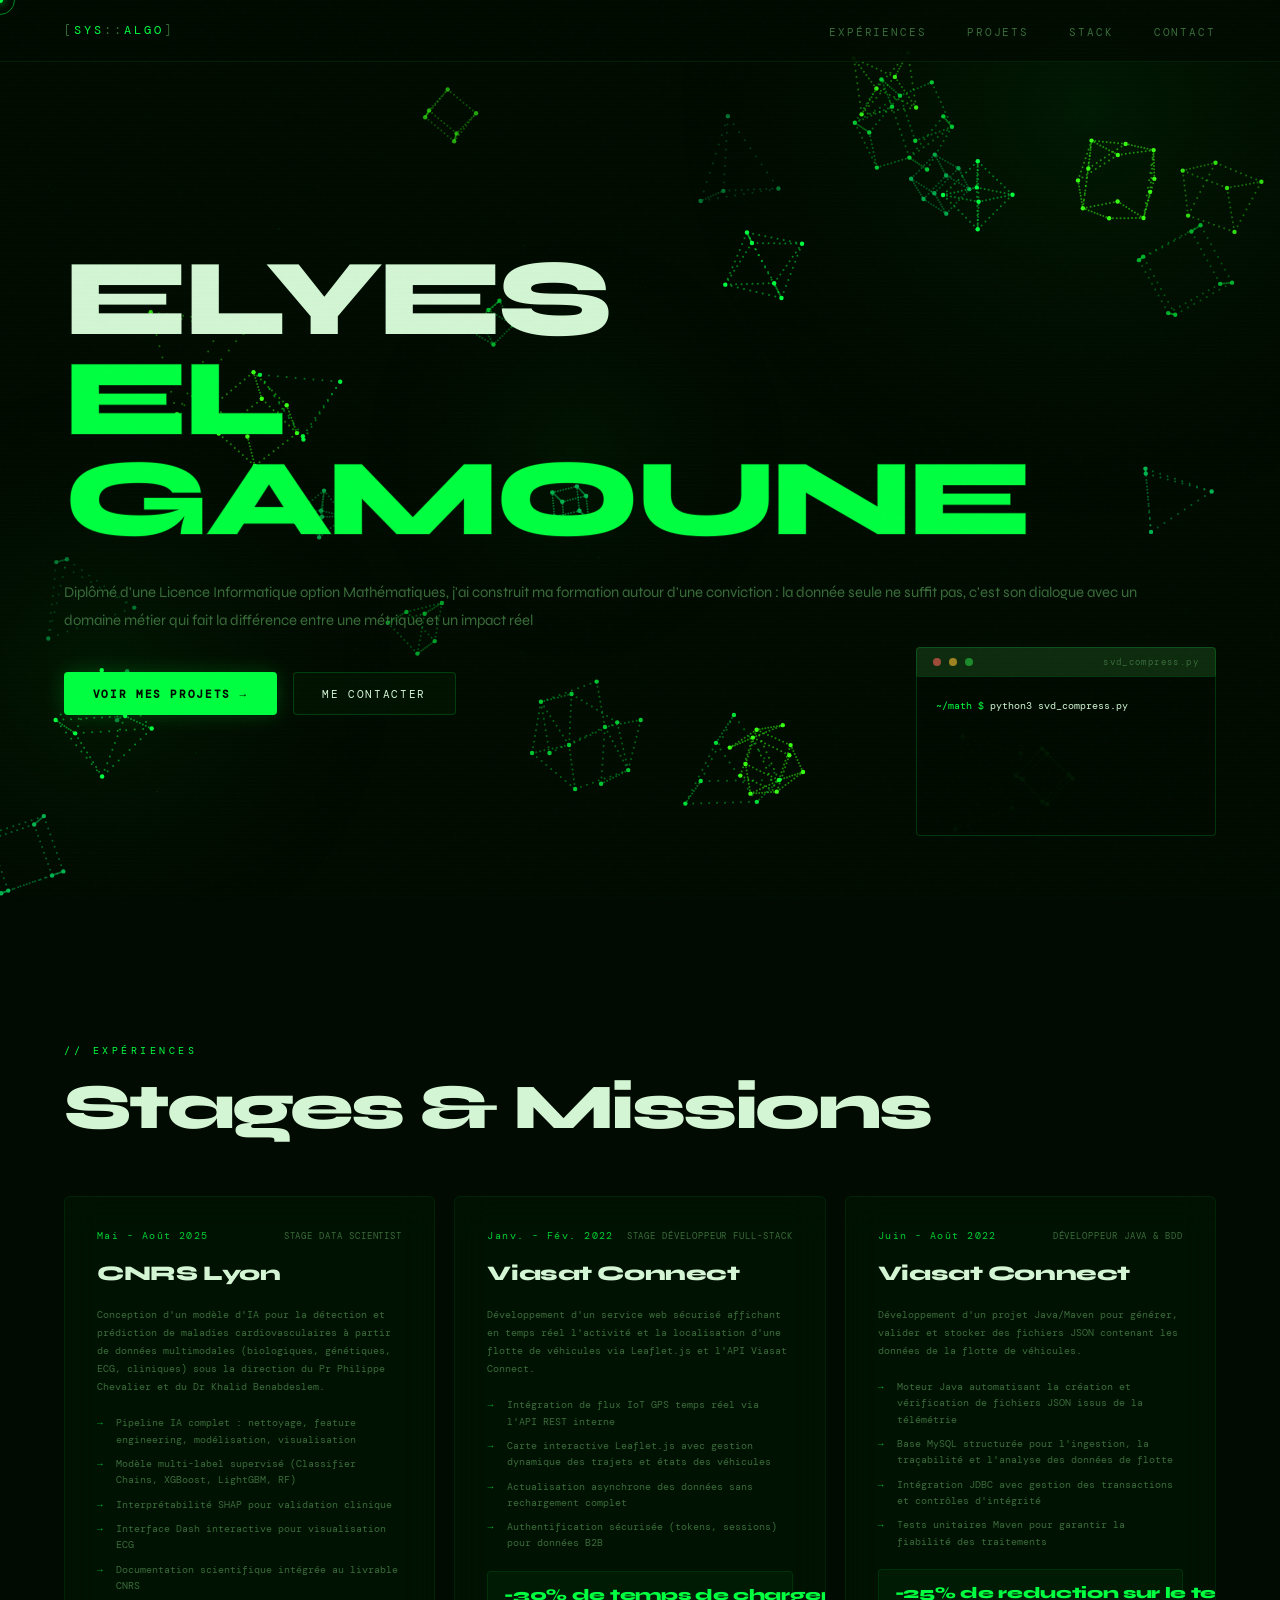
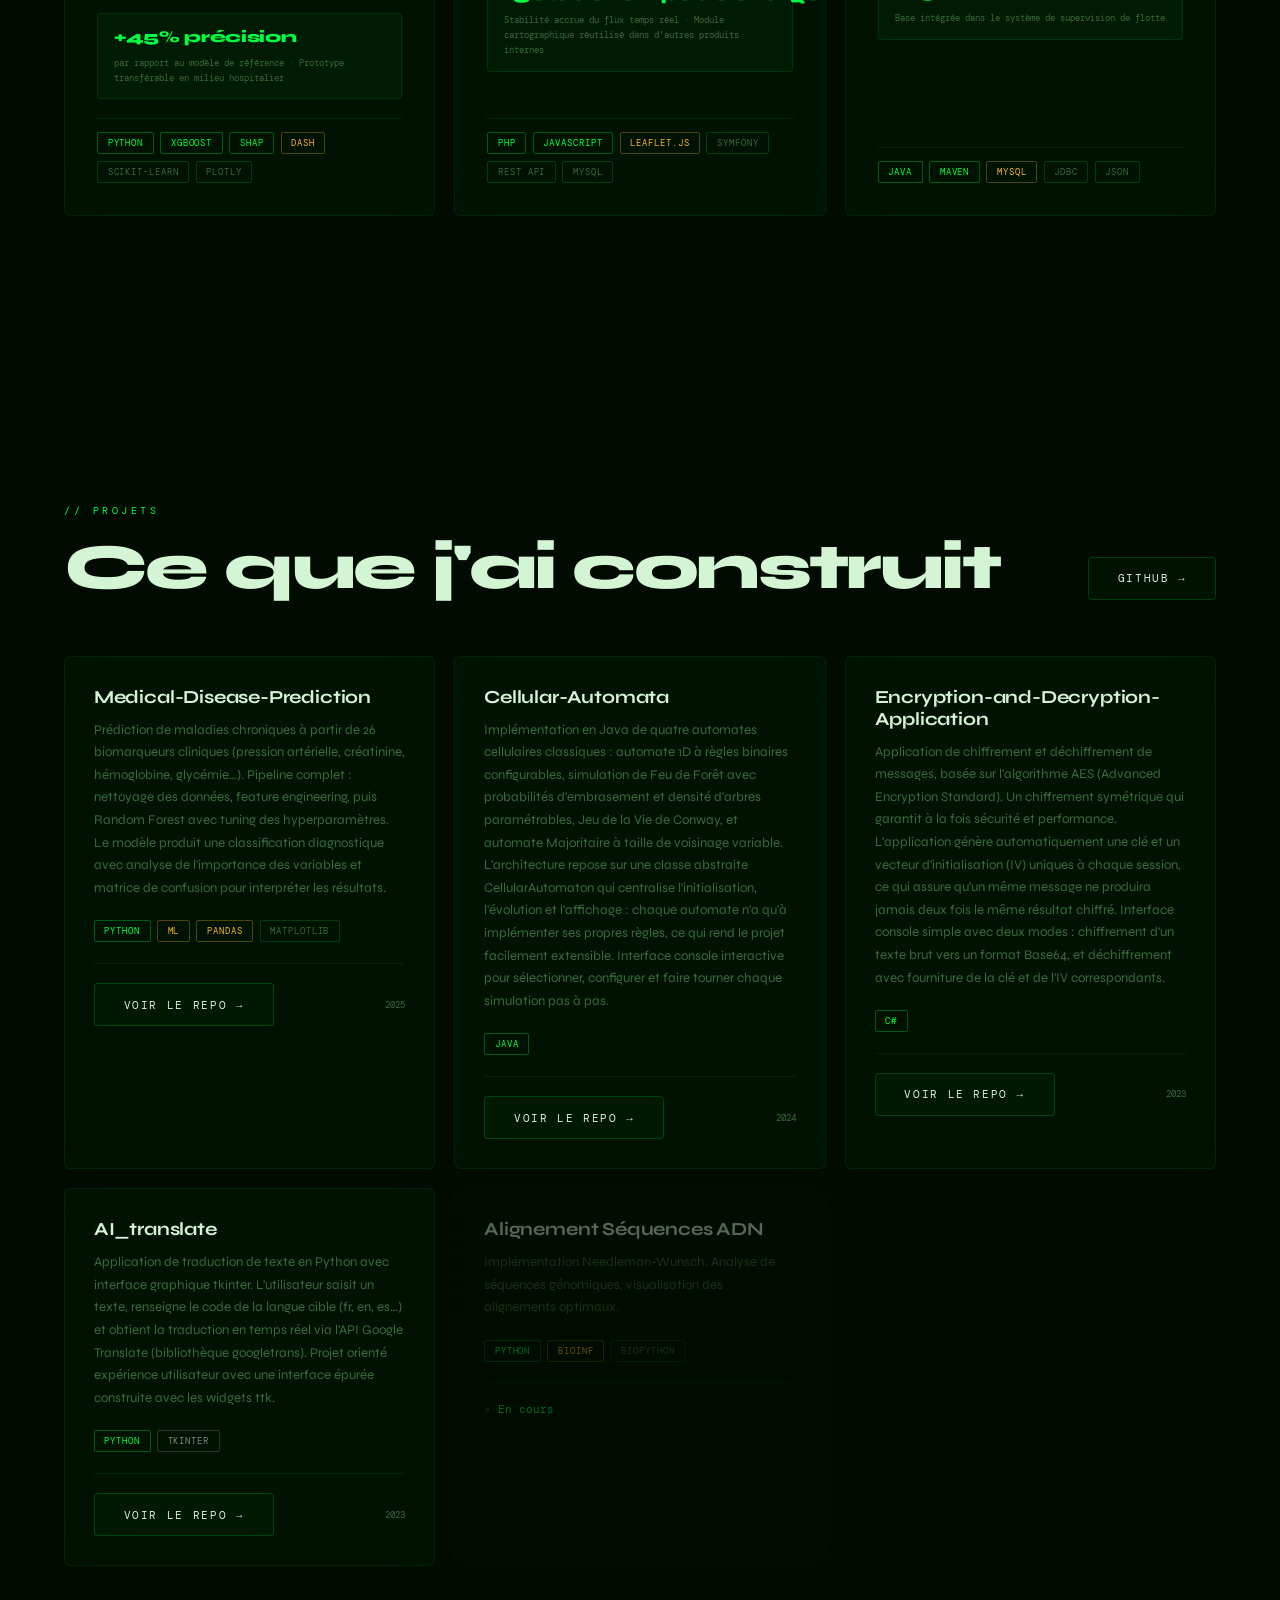
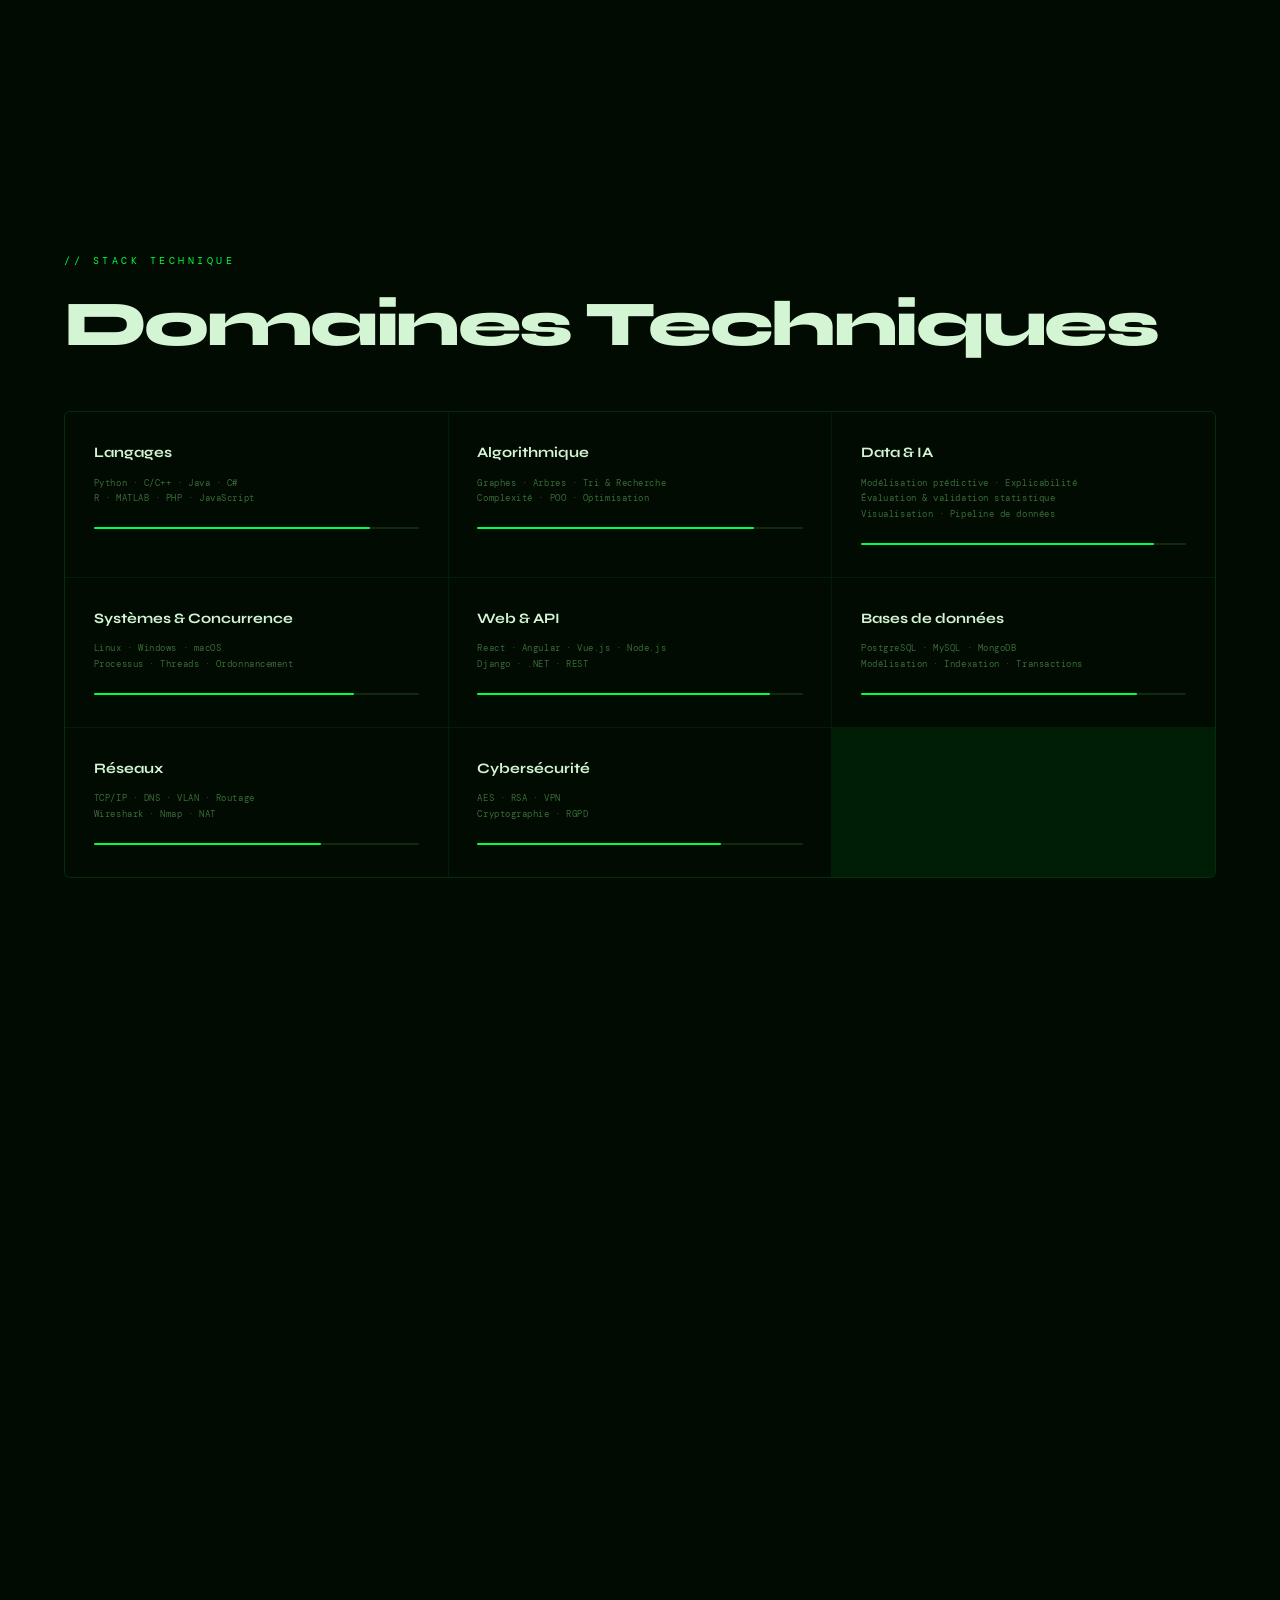
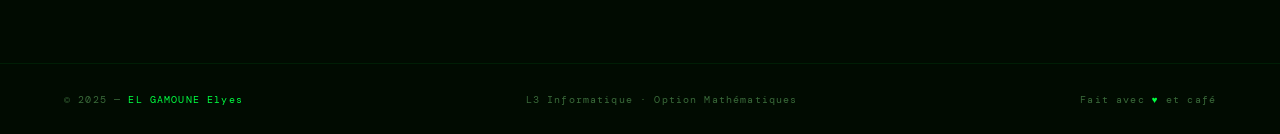
==== index.html @ b6388035 "modifications textes" ====
<!DOCTYPE html>
<html lang="fr">
<head>
  <meta charset="UTF-8"/>
  <meta name="viewport" content="width=device-width, initial-scale=1.0"/>
  <title>Portfolio - EL GAMOUNE Elyes</title>
  <link href="https://fonts.googleapis.com/css2?family=Syne:wght@400;600;700;800&family=DM+Mono:wght@300;400;500&display=swap" rel="stylesheet"/>
  <link rel="stylesheet" href="css/style.css"/>
  <link rel="stylesheet" href="css/nav.css"/>
  <link rel="stylesheet" href="css/sections.css"/>
</head>
<body>

  <div id="cur"><div id="cur-d"></div></div>
  <div id="cur-r"></div>
  <canvas id="c3d"></canvas>

  <nav>
    <div class="logo"><em>[</em>SYS<em>::</em><span style="color:var(--green)">ALGO</span><em>]</em></div>
    <ul class="nav-links">
      <li><a href="#stages">Expériences</a></li>
      <li><a href="#projects">Projets</a></li>
      <li><a href="#skills">Stack</a></li>
      <li><a href="#contact">Contact</a></li>
    </ul>
  </nav>


  <section id="hero">
    <div>
      <h1 class="h-title">
        <span>ELYES</span>
        <span class="outline hl">EL GAMOUNE</span>
      </h1>
      <p class="about-text">
        Diplômé d'une Licence Informatique option Mathématiques, j'ai construit ma formation autour d'une conviction : 
        la donnée seule ne suffit pas, c'est son dialogue avec un domaine métier qui fait la différence entre une métrique et un impact réel
      </p>
      <br/>
      <div class="h-btns">
        <a href="#projects" class="btn btn-a">Voir mes projets →</a>
        <a href="#contact"  class="btn btn-b">Me contacter</a>
      </div>
    </div>
    <div class="h-terminal">
      <div class="t-bar">
        <div class="t-dot t-dot-1"></div>
        <div class="t-dot t-dot-2"></div>
        <div class="t-dot t-dot-3"></div>
        <span class="t-title">svd_compress.py</span>
      </div>
      <div class="t-body" id="t-body"></div>
    </div>
  </section>

 
  <section id="stages">
    <div class="stages-head rv">
      <span class="s-label">// Expériences</span>
      <h2 class="stages-title">Stages &amp; Missions</h2>
    </div>
    <div class="stages-grid">

      <div class="scard rv">
        <div class="scard-meta">
          <span class="scard-date">Mai - Août 2025</span>
          <span class="scard-type">Stage Data Scientist</span>
        </div>
        <div class="scard-company">CNRS Lyon</div>
        <p class="scard-mission">
          Conception d'un modèle d'IA pour la détection et prédiction de maladies cardiovasculaires à partir de données multimodales (biologiques, génétiques, ECG, cliniques) sous la direction du Pr Philippe Chevalier et du Dr Khalid Benabdeslem.
        </p>
        <ul class="scard-list">
          <li>Pipeline IA complet : nettoyage, feature engineering, modélisation, visualisation</li>
          <li>Modèle multi-label supervisé (Classifier Chains, XGBoost, LightGBM, RF)</li>
          <li>Interprétabilité SHAP pour validation clinique</li>
          <li>Interface Dash interactive pour visualisation ECG</li>
          <li>Documentation scientifique intégrée au livrable CNRS</li>
        </ul>
        <div class="scard-results">
          <span class="scard-kpi">+45% précision</span>
          <span class="scard-kpi-label">par rapport au modèle de référence · Prototype transférable en milieu hospitalier</span>
        </div>
        <div class="scard-tags">
          <span class="ptag a">Python</span><span class="ptag a">XGBoost</span>
          <span class="ptag a">SHAP</span><span class="ptag b">Dash</span>
          <span class="ptag">Scikit-learn</span><span class="ptag">Plotly</span>
        </div>
      </div>

      <div class="scard rv">
        <div class="scard-meta">
          <span class="scard-date">Janv. - Fév. 2022</span>
          <span class="scard-type">Stage Développeur Full-Stack</span>
        </div>
        <div class="scard-company">Viasat Connect</div>
        <p class="scard-mission">
          Développement d'un service web sécurisé affichant en temps réel l'activité et la localisation d'une flotte de véhicules via Leaflet.js et l'API Viasat Connect.
        </p>
        <ul class="scard-list">
          <li>Intégration de flux IoT GPS temps réel via l'API REST interne</li>
          <li>Carte interactive Leaflet.js avec gestion dynamique des trajets et états des véhicules</li>
          <li>Actualisation asynchrone des données sans rechargement complet</li>
          <li>Authentification sécurisée (tokens, sessions) pour données B2B</li>
        </ul>
        <div class="scard-results">
          <span class="scard-kpi">-30% de temps de chargement des cartes</span>
          <span class="scard-kpi-label"> Stabilité accrue du flux temps réel · Module cartographique réutilisé dans d'autres produits internes</span>
        </div>
        <div class="scard-tags">
          <span class="ptag a">PHP</span><span class="ptag a">JavaScript</span>
          <span class="ptag b">Leaflet.js</span><span class="ptag">Symfony</span>
          <span class="ptag">REST API</span><span class="ptag">MySQL</span>
        </div>
      </div>

      <div class="scard rv">
        <div class="scard-meta">
          <span class="scard-date">Juin - Août 2022</span>
          <span class="scard-type">Développeur Java &amp; BDD</span>
        </div>
        <div class="scard-company">Viasat Connect</div>
        <p class="scard-mission">
          Développement d'un projet Java/Maven pour générer, valider et stocker des fichiers JSON contenant les données de la flotte de véhicules.
        </p>
        <ul class="scard-list">
          <li>Moteur Java automatisant la création et vérification de fichiers JSON issus de la télémétrie</li>
          <li>Base MySQL structurée pour l'ingestion, la traçabilité et l'analyse des données de flotte</li>
          <li>Intégration JDBC avec gestion des transactions et contrôles d'intégrité</li>
          <li>Tests unitaires Maven pour garantir la fiabilité des traitements</li>
        </ul>
        <div class="scard-results">
          <span class="scard-kpi">-25% de reduction sur le temps de traitement des fichiers</span>
          <span class="scard-kpi-label"> Base intégrée dans le système de supervision de flotte</span>
        </div>
        <div class="scard-tags">
          <span class="ptag a">Java</span><span class="ptag a">Maven</span>
          <span class="ptag b">MySQL</span><span class="ptag">JDBC</span>
          <span class="ptag">JSON</span>
        </div>
      </div>

    </div>
  </section>

  <section id="projects">
    <div class="proj-head rv">
      <div>
        <span class="s-label">// Projets</span>
        <h2 class="proj-title">Ce que j'ai construit</h2>
      </div>
      <a href="https://github.com/elyeselg" target="_blank" class="btn btn-b">GitHub →</a>
    </div>
    <div class="proj-grid">

      <div class="pcard rv">
        <div class="pc-top"><h3 class="pc-title">Medical-Disease-Prediction</h3></div>
        <p class="pc-desc">
          Prédiction de maladies chroniques à partir de 26 biomarqueurs cliniques (pression artérielle, créatinine, hémoglobine, glycémie…). 
          Pipeline complet : nettoyage des données, feature engineering, puis Random Forest avec tuning des hyperparamètres.
          Le modèle produit une classification diagnostique avec analyse de l'importance des variables et matrice de confusion pour interpréter les résultats.
        </p>
        <div class="pc-tags">
          <span class="ptag a">Python</span><span class="ptag b">ML</span>
          <span class="ptag b">Pandas</span><span class="ptag">Matplotlib</span>
        </div>
        <div class="pc-foot">
          <a href="https://github.com/elyeselg/Medical-Disease-Prediction" class="btn btn-b" target="_blank">Voir le repo →</a>
          <span class="pc-year">2025</span>
        </div>
      </div>

      <div class="pcard rv">
        <div class="pc-top"><h3 class="pc-title">Cellular-Automata</h3></div>
        <p class="pc-desc">
          Implémentation en Java de quatre automates cellulaires classiques : automate 1D à règles binaires configurables, simulation de Feu de Forêt avec probabilités d'embrasement et densité d'arbres paramétrables, Jeu de la Vie de Conway, et automate Majoritaire à taille de voisinage variable.
          L'architecture repose sur une classe abstraite CellularAutomaton qui centralise l'initialisation, l'évolution et l'affichage : chaque automate n'a qu'à implémenter ses propres règles, ce qui rend le projet facilement extensible.
          Interface console interactive pour sélectionner, configurer et faire tourner chaque simulation pas à pas.
        </p>
        <div class="pc-tags"><span class="ptag a">Java</span></div>
        <div class="pc-foot">
          <a href="https://github.com/elyeselg/Cellular-Automata" class="btn btn-b" target="_blank">Voir le repo →</a>
          <span class="pc-year">2024</span>
        </div>
      </div>

      <div class="pcard rv">
        <div class="pc-top"><h3 class="pc-title">Encryption-and-Decryption-Application</h3></div>
        <p class="pc-desc">
          Application de chiffrement et déchiffrement de messages, basée sur l'algorithme AES (Advanced Encryption Standard).
          Un chiffrement symétrique qui garantit à la fois sécurité et performance. L'application génère automatiquement une clé et un vecteur d'initialisation (IV) uniques à chaque session,
          ce qui assure qu'un même message ne produira jamais deux fois le même résultat chiffré.
          Interface console simple avec deux modes : chiffrement d'un texte brut vers un format Base64, et déchiffrement avec fourniture de la clé et de l'IV correspondants.
        </p>
        <div class="pc-tags"><span class="ptag a">C#</span></div>
        <div class="pc-foot">
          <a href="https://github.com/elyeselg/Encryption-and-Decryption-Application" class="btn btn-b" target="_blank">Voir le repo →</a>
          <span class="pc-year">2023</span>
        </div>
      </div>

      <div class="pcard rv">
        <div class="pc-top"><h3 class="pc-title">AI_translate</h3></div>
        <p class="pc-desc">
          Application de traduction de texte en Python avec interface graphique tkinter.
          L'utilisateur saisit un texte, renseigne le code de la langue cible (fr, en, es…) et obtient la traduction en temps réel via l'API Google Translate (bibliothèque googletrans).
          Projet orienté expérience utilisateur avec une interface épurée construite avec les widgets ttk.
        </p>
        <div class="pc-tags">
          <span class="ptag a">Python</span><span class="ptag c">tkinter</span>
        </div>
        <div class="pc-foot">
          <a href="https://github.com/elyeselg/AI_translate" class="btn btn-b" target="_blank">Voir le repo →</a>
          <span class="pc-year">2023</span>
        </div>
      </div>

      <div class="pcard wip rv">
        <div class="pc-top"><h3 class="pc-title">Alignement Séquences ADN</h3></div>
        <p class="pc-desc">
          Implémentation Needleman-Wunsch. Analyse de séquences génomiques, visualisation des alignements optimaux.
        </p>
        <div class="pc-tags">
          <span class="ptag a">Python</span><span class="ptag b">Bioinf</span><span class="ptag">Biopython</span>
        </div>
        <div class="pc-foot">
          <span style="font-family:var(--fm);font-size:.66rem;color:var(--green)">◦ En cours</span>
        </div>
      </div>

    </div>
  </section>

  
  <section id="skills">
    <div class="rv">
      <span class="s-label">// Stack technique</span>
      <h2 class="skills-big-title">Domaines Techniques</h2>
    </div>
    <div class="skills-mosaic" id="smosaic">
      <div class="sm-cell rv"><div class="sm-name">Langages</div><div class="sm-desc">Python · C/C++ · Java · C#<br/>R · MATLAB · PHP · JavaScript</div><div class="sm-bar"><div class="sm-bar-fill" style="--w:85%"></div></div></div>
      <div class="sm-cell rv"><div class="sm-name">Algorithmique</div><div class="sm-desc">Graphes · Arbres · Tri &amp; Recherche<br/>Complexité · POO · Optimisation</div><div class="sm-bar"><div class="sm-bar-fill" style="--w:85%"></div></div></div>
      <div class="sm-cell rv"><div class="sm-name">Data &amp; IA</div><div class="sm-desc">Modélisation prédictive · Explicabilité<br/>Évaluation &amp; validation statistique<br/>Visualisation · Pipeline de données</div><div class="sm-bar"><div class="sm-bar-fill" style="--w:90%"></div></div></div>
      <div class="sm-cell rv"><div class="sm-name">Systèmes &amp; Concurrence</div><div class="sm-desc">Linux · Windows · macOS<br/>Processus · Threads · Ordonnancement</div><div class="sm-bar"><div class="sm-bar-fill" style="--w:80%"></div></div></div>
      <div class="sm-cell rv"><div class="sm-name">Web &amp; API</div><div class="sm-desc">React · Angular · Vue.js · Node.js<br/>Django · .NET · REST</div><div class="sm-bar"><div class="sm-bar-fill" style="--w:90%"></div></div></div>
      <div class="sm-cell rv"><div class="sm-name">Bases de données</div><div class="sm-desc">PostgreSQL · MySQL · MongoDB<br/>Modélisation · Indexation · Transactions</div><div class="sm-bar"><div class="sm-bar-fill" style="--w:85%"></div></div></div>
      <div class="sm-cell rv"><div class="sm-name">Réseaux</div><div class="sm-desc">TCP/IP · DNS · VLAN · Routage<br/>Wireshark · Nmap · NAT</div><div class="sm-bar"><div class="sm-bar-fill" style="--w:70%"></div></div></div>
      <div class="sm-cell rv"><div class="sm-name">Cybersécurité</div><div class="sm-desc">AES · RSA · VPN<br/>Cryptographie · RGPD</div><div class="sm-bar"><div class="sm-bar-fill" style="--w:75%"></div></div></div>
      <div class="sm-cell rv"><div class="sm-name">Virtualisation</div><div class="sm-desc">Docker · VMware · VirtualBox<br/>Hyper-V · Déploiement multi-OS</div><div class="sm-bar"><div class="sm-bar-fill" style="--w:80%"></div></div></div>
    </div>
  </section>

 
  <section id="contact">
    <div class="contact-inner rv">
      <span class="s-label">// Contact</span>
      <h2 class="ct-title">Travaillons<br/><span class="glow">ensemble !</span></h2>
      <div class="ct-links">
        <a href="mailto:elgamouneelyes@gmail.com" class="btn btn-b">✉ Email</a>
        <a href="https://github.com/elyeselg" target="_blank" class="btn btn-b">⌥ GitHub</a>
        <a href="https://linkedin.com/in/elyes-el-gamoune-75319120a/" target="_blank" class="btn btn-b">▸ LinkedIn</a>
      </div>
      <br/><br/>
      <a href="cv.pdf" download class="cv-btn">↓ Téléchargez mon CV</a>
    </div>
  </section>

  <footer>
    <span>© 2025 — <span class="fg">EL GAMOUNE Elyes</span></span>
    <span>L3 Informatique · Option Mathématiques</span>
    <span>Fait avec <span class="fg">♥</span> et café</span>
  </footer>

  <script src="js/canvas3d.js"></script>
  <script src="js/app.js"></script>

</body>
</html>
---- css/style.css ----
:root {
  --bg:        #010b01;       /* noir végétal profond */
  --bg2:       #020f02;
  --glass:     rgba(0, 255, 65, 0.03);
  --glass2:    rgba(0, 255, 65, 0.06);
  --border:    rgba(0, 255, 65, 0.08);
  --border2:   rgba(0, 255, 65, 0.18);
  --green:     #00ff41;       /* vert Matrix pur */
  --green-dim: #00b32c;       /* vert foncé */
  --green-glow:#39ff14;       /* vert fluo hover */
  --amber:     #ffb627;       /* accent chaud secondaire */
  --white:     #d4f5d4;       /* blanc verdâtre */
  --muted:     #3a6b3a;       /* texte secondaire */
  --dim:       #0f2b0f;       /* séparateurs */

  
  --fs: 'Syne', sans-serif;
  --fm: 'DM Mono', monospace;
}


*, *::before, *::after { box-sizing: border-box; margin: 0; padding: 0; }
html { scroll-behavior: smooth; }

body {
  background: var(--bg);
  color: var(--white);
  font-family: var(--fs);
  overflow-x: hidden;
  cursor: none;
}


body::after {
  content: '';
  position: fixed; inset: 0; z-index: 998; pointer-events: none;
  background-image: url("data:image/svg+xml,%3Csvg viewBox='0 0 200 200' xmlns='http://www.w3.org/2000/svg'%3E%3Cfilter id='n'%3E%3CfeTurbulence type='fractalNoise' baseFrequency='0.85' numOctaves='4' stitchTiles='stitch'/%3E%3C/filter%3E%3Crect width='100%25' height='100%25' filter='url(%23n)' opacity='0.025'/%3E%3C/svg%3E");
  opacity: .4;
}


body::before {
  content: '';
  position: fixed; inset: 0; z-index: 997; pointer-events: none;
  background: repeating-linear-gradient(
    0deg,
    transparent,
    transparent 2px,
    rgba(0, 255, 65, 0.012) 2px,
    rgba(0, 255, 65, 0.012) 4px
  );
}


#c3d { position: fixed; inset: 0; z-index: 0; }


#cur {
  position: fixed; z-index: 9999; pointer-events: none;
  top: 0; left: 0; transform: translate(-50%, -50%);
}
#cur-d {
  width: 6px; height: 6px;
  background: var(--green); border-radius: 50%;
  box-shadow: 0 0 8px var(--green);
}
#cur-r {
  position: fixed; z-index: 9998; pointer-events: none;
  top: 0; left: 0; transform: translate(-50%, -50%);
  width: 30px; height: 30px;
  border: 1px solid rgba(0, 255, 65, 0.5); border-radius: 50%;
  transition: width .35s, height .35s, border-color .35s;
}


section { position: relative; z-index: 2; }

.s-label {
  font-family: var(--fm); font-size: .63rem; color: var(--green);
  letter-spacing: .35em; text-transform: uppercase;
  margin-bottom: 1.2rem; display: block;
}


.btn {
  padding: .85rem 1.8rem; font-family: var(--fm); font-size: .68rem;
  letter-spacing: .15em; text-transform: uppercase; text-decoration: none;
  cursor: none; transition: all .35s; display: inline-flex;
  align-items: center; gap: .5rem; border-radius: 4px;
}
.btn-a {
  background: var(--green); color: #010b01; font-weight: 700;
  box-shadow: 0 0 20px rgba(0, 255, 65, 0.2);
}
.btn-a:hover {
  box-shadow: 0 0 40px rgba(0, 255, 65, 0.5);
  transform: translateY(-2px);
}
.btn-b {
  border: 1px solid var(--border2); color: var(--white); background: var(--glass);
}
.btn-b:hover {
  border-color: var(--green); color: var(--green);
  background: var(--glass2); transform: translateY(-2px);
}


.ticker-wrap {
  overflow: hidden;
  border-top: 1px solid var(--border); border-bottom: 1px solid var(--border);
  padding: .75rem 0; background: rgba(0, 255, 65, 0.02);
  position: relative; z-index: 2;
}
.ticker {
  display: flex; gap: 2.5rem; width: max-content;
  animation: ticker 24s linear infinite;
  font-family: var(--fm); font-size: .66rem; color: var(--muted);
  letter-spacing: .2em; text-transform: uppercase;
}
.ticker .dot { color: var(--green); }
@keyframes ticker { from { transform: translateX(0); } to { transform: translateX(-50%); } }


@keyframes fadeDown  { from { opacity: 0; transform: translateY(-16px); } to { opacity: 1; transform: translateY(0); } }
@keyframes fadeUp    { from { opacity: 0; transform: translateY(24px);  } to { opacity: 1; transform: translateY(0); } }
@keyframes pulse     { 0%,100% { opacity: 1; transform: scale(1); } 50% { opacity: .4; transform: scale(.6); } }
@keyframes blink     { 0%,100% { opacity: 1; } 50% { opacity: 0; } }
@keyframes greenPulse { 0%,100% { text-shadow: 0 0 20px rgba(0,255,65,.3); } 50% { text-shadow: 0 0 60px rgba(0,255,65,.7); } }


.rv   { opacity: 0; transform: translateY(32px);  transition: opacity .85s ease, transform .85s ease; }
.rv.on  { opacity: 1; transform: translateY(0); }
.rv-l { opacity: 0; transform: translateX(-28px); transition: opacity .85s ease, transform .85s ease; }
.rv-l.on { opacity: 1; transform: translateX(0); }


footer {
  border-top: 1px solid var(--border); padding: 1.8rem 4rem;
  display: flex; justify-content: space-between; align-items: center;
  position: relative; z-index: 2;
  font-family: var(--fm); font-size: .6rem; color: var(--muted); letter-spacing: .12em;
}
footer .fg { color: var(--green); }


/* ── RESPONSIVE ───────────────────────────────────── */
@media (max-width: 960px) {
  nav, footer { padding-left: 1.5rem; padding-right: 1.5rem; }
}
---- css/nav.css ----
/* ═══════════════════════════════════════
   NAV — nav.css
   ═══════════════════════════════════════ */

nav {
  position: fixed; top: 0; left: 0; right: 0; z-index: 100;
  display: flex; justify-content: space-between; align-items: center;
  padding: 1.3rem 4rem;
  background: rgba(1, 11, 1, 0.85);
  backdrop-filter: blur(24px);
  border-bottom: 1px solid var(--border);
  animation: fadeDown .8s ease both;
}

.logo {
  font-family: var(--fm); font-size: .75rem;
  letter-spacing: .25em; text-transform: uppercase; color: var(--green);
}
.logo em { color: var(--muted); font-style: normal; }

.nav-links { display: flex; gap: 2.5rem; list-style: none; }
.nav-links a {
  font-family: var(--fm); font-size: .66rem; letter-spacing: .18em;
  text-transform: uppercase; color: var(--muted);
  text-decoration: none; transition: color .3s; position: relative;
}
.nav-links a::after {
  content: ''; position: absolute; bottom: -4px; left: 0;
  width: 0; height: 1px; background: var(--green); transition: width .3s;
}
.nav-links a:hover  { color: var(--green); }
.nav-links a:hover::after { width: 100%; }
.nav-links a.active { color: var(--green); }
.nav-links a.active::after { width: 100%; }

@media (max-width: 960px) {
  nav { padding: 1rem 1.5rem; }
  .nav-links { gap: 1.5rem; }
}
---- css/sections.css ----
/* ══════════════════════════
   HERO
   ══════════════════════════ */
#hero {
  min-height: 100vh; display: grid;
  grid-template-columns: 1fr auto;
  align-items: center;
  padding: 8rem 4rem 4rem;
  gap: 4rem; position: relative; z-index: 1;
}
.h-title {
  font-size: clamp(3.2rem, 8.5vw, 7.5rem);
  font-weight: 800; line-height: .92; letter-spacing: -.04em;
  margin-bottom: 1.8rem; animation: fadeUp .9s .35s ease both;
}
.h-title .outline { display: block; color: transparent; -webkit-text-stroke: 1.5px rgba(0,255,65,0.2); }
.h-title .hl { color: var(--green); animation: greenPulse 4s ease-in-out infinite; }
.h-btns { display: flex; gap: 1rem; flex-wrap: wrap; animation: fadeUp .8s .8s ease both; }
.h-terminal {
  position: absolute; right: 4rem; bottom: 4rem;
  width: 300px; opacity: 0; animation: fadeUp 1s 1.8s ease both;
}
.t-bar {
  background: var(--dim); border: 1px solid var(--border2);
  border-bottom: none; border-radius: 4px 4px 0 0;
  padding: .5rem 1rem; display: flex; align-items: center; gap: .5rem;
}
.t-dot { width: 8px; height: 8px; border-radius: 50%; }
.t-dot-1 { background: #ff5f56; opacity: .6; }
.t-dot-2 { background: #ffbd2e; opacity: .6; }
.t-dot-3 { background: #27c93f; opacity: .6; }
.t-title { font-family: var(--fm); font-size: .58rem; color: var(--muted); letter-spacing: .15em; margin-left: auto; }
.t-body {
  background: rgba(1,11,1,.95); border: 1px solid var(--border2);
  border-radius: 0 0 4px 4px; padding: 1.2rem;
  font-family: var(--fm); font-size: .65rem; line-height: 1.9; min-height: 160px;
}
.t-prompt { color: var(--green); }
.t-cmd    { color: var(--white); }
.t-out    { color: #4a9955; }
.t-kw     { color: #c586c0; }
.t-cursor { display: inline-block; width: 6px; height: 11px; background: var(--green); animation: blink .8s step-end infinite; vertical-align: middle; }


/* ══════════════════════════
   ABOUT
   ══════════════════════════ */
#about {
  padding: 9rem 4rem;
  display: grid; grid-template-columns: 1fr 1fr; gap: 6rem; align-items: center;
}
.about-title { font-size: clamp(2rem, 4.5vw, 3.8rem); font-weight: 800; line-height: 1.05; letter-spacing: -.03em; margin-bottom: 2rem; }
.about-title span { color: var(--green); }
.about-text { color: var(--muted); line-height: 1.9; font-size: .93rem; margin-bottom: 1.2rem; }
.about-tags { display: flex; flex-wrap: wrap; gap: .6rem; margin-top: 2rem; }
.tag { font-family: var(--fm); font-size: .6rem; letter-spacing: .12em; text-transform: uppercase; padding: .32rem .75rem; border-radius: 2px; border: 1px solid var(--border2); color: var(--muted); transition: all .3s; }
.tag:hover   { border-color: var(--green); color: var(--green); }
.tag.hi { border-color: rgba(0,255,65,.35); color: var(--green); }
.skill-card { background: var(--glass); backdrop-filter: blur(20px); border: 1px solid var(--border); border-radius: 8px; padding: 2.5rem; position: relative; overflow: hidden; }
.skill-card::before { content: ''; position: absolute; top: 0; left: 0; right: 0; height: 1px; background: linear-gradient(90deg, transparent, var(--green), transparent); }
.skill-rows { display: flex; flex-direction: column; gap: 1.4rem; }
.skill-row-top { display: flex; justify-content: space-between; margin-bottom: .5rem; }
.skill-name { font-size: .82rem; font-weight: 700; }
.skill-pct  { font-family: var(--fm); font-size: .63rem; color: var(--muted); }
.skill-track { height: 2px; background: var(--dim); border-radius: 1px; overflow: hidden; }
.skill-fill { height: 100%; border-radius: 1px; width: 0; background: linear-gradient(90deg, var(--green-dim), var(--green)); transition: width 1.6s cubic-bezier(.16,1,.3,1); }
.skill-fill.go { width: var(--w); }


/* ══════════════════════════
   STAGES / EXPÉRIENCES
   ══════════════════════════ */
#stages { padding: 9rem 4rem; }

.stages-head { margin-bottom: 3.5rem; }
.stages-title { font-size: clamp(2rem, 5vw, 4rem); font-weight: 800; letter-spacing: -.04em; line-height: 1; }

.stages-grid {
  display: grid;
  grid-template-columns: repeat(3, 1fr);
  gap: 1.2rem;
}

.scard {
  background: var(--glass);
  backdrop-filter: blur(18px);
  border: 1px solid var(--border);
  border-radius: 6px;
  padding: 2rem;
  position: relative;
  overflow: hidden;
  transition: all .4s;
  display: flex;
  flex-direction: column;
  gap: 1.2rem;
}
.scard::before {
  content: '';
  position: absolute; top: 0; left: 0; right: 0; height: 2px;
  background: linear-gradient(90deg, transparent, var(--green), transparent);
  opacity: 0; transition: opacity .4s;
}
.scard:hover {
  border-color: rgba(0,255,65,.22);
  transform: translateY(-4px);
  box-shadow: 0 16px 50px rgba(0,0,0,.5), 0 0 30px rgba(0,255,65,.04);
}
.scard:hover::before { opacity: 1; }

.scard-meta {
  display: flex; justify-content: space-between; align-items: center;
  gap: .5rem; flex-wrap: wrap;
}
.scard-date {
  font-family: var(--fm); font-size: .6rem;
  color: var(--green); letter-spacing: .15em; opacity: .8;
}
.scard-type {
  font-family: var(--fm); font-size: .58rem;
  color: var(--muted); letter-spacing: .1em; text-transform: uppercase;
}
.scard-company {
  font-size: 1.3rem; font-weight: 800;
  letter-spacing: -.02em; color: var(--white);
}
.scard-mission {
  font-family: var(--fm); font-size: .63rem;
  color: var(--muted); line-height: 1.8;
}
.scard-list {
  list-style: none;
  display: flex; flex-direction: column; gap: .5rem;
  padding-left: 0;
}
.scard-list li {
  font-family: var(--fm); font-size: .6rem;
  color: var(--muted); line-height: 1.7;
  padding-left: 1.2rem; position: relative;
}
.scard-list li::before {
  content: '→';
  position: absolute; left: 0;
  color: var(--green); opacity: .7;
}
.scard-results {
  padding: .8rem 1rem;
  background: rgba(0,255,65,.04);
  border: 1px solid rgba(0,255,65,.1);
  border-radius: 4px;
  display: flex; align-items: baseline; gap: .6rem; flex-wrap: wrap;
}
.scard-kpi {
  font-size: 1rem; font-weight: 800;
  color: var(--green); letter-spacing: -.02em; white-space: nowrap;
}
.scard-kpi-label {
  font-family: var(--fm); font-size: .58rem;
  color: var(--muted); line-height: 1.6;
}
.scard-tags {
  display: flex; flex-wrap: wrap; gap: .4rem;
  margin-top: auto; padding-top: .8rem;
  border-top: 1px solid var(--border);
}


/* ══════════════════════════
   PROJECTS
   ══════════════════════════ */
#projects { padding: 9rem 4rem; }
.proj-head { display: flex; justify-content: space-between; align-items: flex-end; margin-bottom: 3.5rem; }
.proj-title { font-size: clamp(2rem, 5vw, 4rem); font-weight: 800; letter-spacing: -.04em; line-height: 1; }
.proj-grid { display: grid; grid-template-columns: repeat(auto-fill, minmax(320px, 1fr)); gap: 1.2rem; }
.pcard { background: var(--glass); backdrop-filter: blur(18px); border: 1px solid var(--border); border-radius: 6px; padding: 1.8rem; position: relative; overflow: hidden; transition: all .4s; }
.pcard::before { content: ''; position: absolute; top: 0; left: 0; width: 3px; height: 0; background: var(--green); transition: height .4s; }
.pcard:hover { border-color: rgba(0,255,65,.22); transform: translateY(-4px); box-shadow: 0 16px 50px rgba(0,0,0,.5), 0 0 30px rgba(0,255,65,.04); }
.pcard:hover::before { height: 100%; }
.pc-num   { font-family: var(--fm); font-size: .58rem; color: var(--green); letter-spacing: .2em; margin-bottom: 1.2rem; opacity: .6; }
.pc-top   { display: flex; justify-content: space-between; align-items: flex-start; margin-bottom: .7rem; }
.pc-title { font-size: 1.15rem; font-weight: 700; letter-spacing: -.01em; }
.pc-icon  { width: 36px; height: 36px; border-radius: 4px; background: rgba(0,255,65,.06); border: 1px solid var(--border2); display: flex; align-items: center; justify-content: center; font-size: .95rem; flex-shrink: 0; }
.pc-desc  { color: var(--muted); font-size: .83rem; line-height: 1.7; margin-bottom: 1.3rem; }
.pc-tags  { display: flex; flex-wrap: wrap; gap: .4rem; margin-bottom: 1.3rem; }
.ptag { font-family: var(--fm); font-size: .58rem; letter-spacing: .1em; text-transform: uppercase; padding: .25rem .6rem; border-radius: 2px; border: 1px solid var(--border2); color: var(--muted); }
.ptag.a { border-color: rgba(0,255,65,.3);  color: var(--green); }
.ptag.b { border-color: rgba(255,182,39,.3); color: var(--amber); }
.ptag.c { border-color: rgba(255,255,255,.15); color: rgba(255,255,255,.5); }
.pc-foot { display: flex; justify-content: space-between; align-items: center; padding-top: 1.2rem; border-top: 1px solid var(--border); }
.pc-link { font-family: var(--fm); font-size: .66rem; color: var(--green); text-decoration: none; letter-spacing: .12em; text-transform: uppercase; display: flex; align-items: center; gap: .4rem; transition: gap .3s; }
.pc-link:hover { gap: .8rem; }
.pc-year { font-family: var(--fm); font-size: .58rem; color: var(--muted); }
.pcard.wip { opacity: .4; border-style: dashed; }
.pcard.wip:hover { transform: none; box-shadow: none; }
.pcard.wip:hover::before { height: 0; }


/* ══════════════════════════
   SKILLS
   ══════════════════════════ */
#skills { padding: 9rem 4rem; }
.skills-big-title { font-size: clamp(2rem, 5vw, 4rem); font-weight: 800; letter-spacing: -.04em; margin-bottom: 3rem; }
.skills-mosaic { display: grid; grid-template-columns: repeat(3, 1fr); gap: 1px; background: var(--border); border: 1px solid var(--border); border-radius: 6px; overflow: hidden; }
.sm-cell { padding: 2rem 1.8rem; background: var(--bg); display: flex; flex-direction: column; gap: .9rem; transition: background .35s; }
.sm-cell:hover { background: rgba(0,255,65,.03); }
.sm-cell:hover .sm-name { color: var(--green); }
.sm-icon { font-size: 1.7rem; filter: grayscale(.8); transition: filter .35s; }
.sm-name { font-size: .9rem; font-weight: 700; transition: color .3s; }
.sm-desc { font-family: var(--fm); font-size: .57rem; color: var(--muted); letter-spacing: .06em; line-height: 1.7; }
.sm-bar  { height: 2px; background: var(--dim); border-radius: 1px; margin-top: .4rem; }
.sm-bar-fill { height: 100%; background: var(--green); border-radius: 1px; width: 0; transition: width 1.6s cubic-bezier(.16,1,.3,1); }
.sm-bar-fill.go { width: var(--w); }


/* ══════════════════════════
   CONTACT
   ══════════════════════════ */
#contact { padding: 9rem 4rem 6rem; }
.contact-inner { max-width: 800px; margin: 0 auto; text-align: center; }
.ct-title { font-size: clamp(2.5rem, 7vw, 5.5rem); font-weight: 800; letter-spacing: -.04em; line-height: .95; margin-bottom: 1.5rem; }
.ct-title .glow { color: var(--green); text-shadow: 0 0 60px rgba(0,255,65,.5); animation: greenPulse 3s ease-in-out infinite; }
.ct-desc { color: var(--muted); font-size: .93rem; line-height: 1.9; margin-bottom: 3rem; }
.ct-links { display: flex; justify-content: center; gap: 1rem; flex-wrap: wrap; margin-bottom: 3rem; }
.ct-card { background: var(--glass); border: 1px solid var(--border); border-radius: 4px; padding: 1rem 1.6rem; text-decoration: none; color: var(--white); font-family: var(--fm); font-size: .68rem; letter-spacing: .15em; text-transform: uppercase; transition: all .35s; display: flex; align-items: center; gap: .6rem; }
.ct-card:hover { border-color: var(--green); color: var(--green); transform: translateY(-3px); box-shadow: 0 8px 25px rgba(0,0,0,.4), 0 0 20px rgba(0,255,65,.08); }
.cv-btn { display: inline-flex; align-items: center; gap: .6rem; padding: 1rem 2.5rem; background: var(--green); color: #010b01; font-weight: 700; font-family: var(--fm); font-size: .76rem; letter-spacing: .15em; text-transform: uppercase; border-radius: 4px; text-decoration: none; cursor: none; transition: all .35s; }
.cv-btn:hover { box-shadow: 0 0 50px rgba(0,255,65,.5); transform: translateY(-3px); }


/* ══════════════════════════════════════════════════════
   MEDIA QUERIES — tout regroupé ici, dans l'ordre
   ══════════════════════════════════════════════════════ */

/* ≤ 1100px */
@media (max-width: 1100px) {
  .stages-grid { grid-template-columns: 1fr 1fr; }
}

/* ≤ 960px */
@media (max-width: 960px) {
  nav, footer { padding-left: 1.5rem; padding-right: 1.5rem; }
  #hero    { grid-template-columns: 1fr; gap: 2rem; padding: 7rem 1.5rem 4rem; }
  .h-stats { flex-direction: row; align-items: flex-start; }
  .h-terminal { display: none; }
  #about   { grid-template-columns: 1fr; gap: 3rem; padding: 6rem 1.5rem; }
  #stages  { padding: 6rem 1.5rem; }
  .stages-grid { grid-template-columns: 1fr; }
  #projects { padding: 6rem 1.5rem; }
  .proj-head { flex-direction: column; align-items: flex-start; gap: 1rem; }
  #skills  { padding: 6rem 1.5rem; }
  .skills-mosaic { grid-template-columns: repeat(2, 1fr); }
  #contact { padding: 6rem 1.5rem 4rem; }
}

/* ≤ 768px */
@media (max-width: 768px) {
  #hero { padding: 6rem 1.5rem 3rem; min-height: auto; }
  .h-title { font-size: clamp(2.8rem, 13vw, 4rem); }
  .h-stats { display: none; }
  .h-btns { flex-direction: column; }
  .h-btns .btn { text-align: center; justify-content: center; }
  nav { padding: 1rem 1.2rem; }
  .nav-links { gap: .8rem; }
  .nav-links a { font-size: .58rem; letter-spacing: .1em; }
  #stages { padding: 5rem 1.5rem; }
  .stages-grid { grid-template-columns: 1fr; }
  .scard-meta { flex-direction: column; align-items: flex-start; gap: .3rem; }
  .scard-results { flex-direction: column; gap: .3rem; }
  #projects { padding: 5rem 1.5rem; }
  .proj-grid { grid-template-columns: 1fr; }
  #skills { padding: 5rem 1.5rem; }
  .sm-cell { padding: 1.4rem 1.2rem; }
  #contact { padding: 5rem 1.5rem 3rem; }
  .ct-links { flex-direction: column; align-items: center; }
  .cv-btn { width: 100%; justify-content: center; }
  footer { flex-direction: column; gap: .5rem; text-align: center; padding: 1.5rem; }
}

/* ≤ 480px */
@media (max-width: 480px) {
  .h-title { font-size: clamp(2.2rem, 11vw, 3rem); }
  .skills-mosaic { grid-template-columns: 1fr; }
  .nav-links { gap: .5rem; }
  .nav-links a { font-size: .55rem; }
}
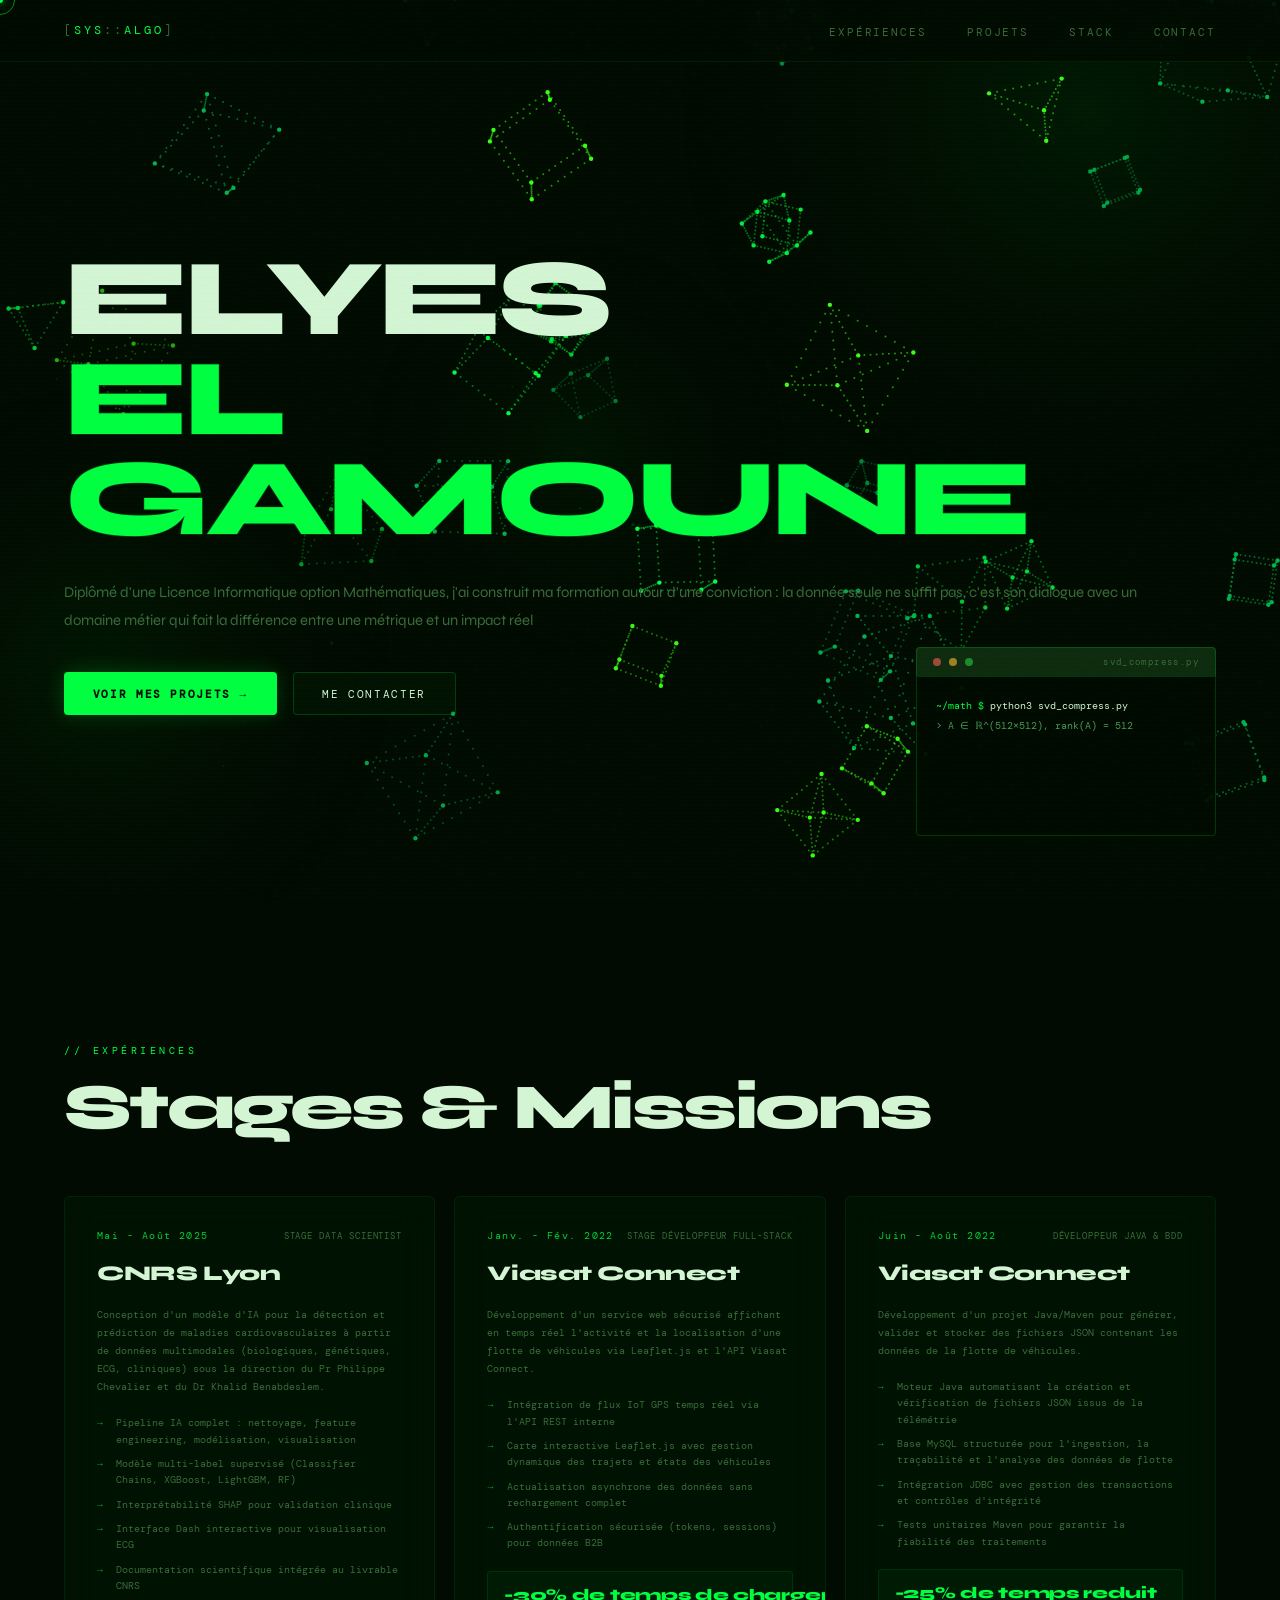
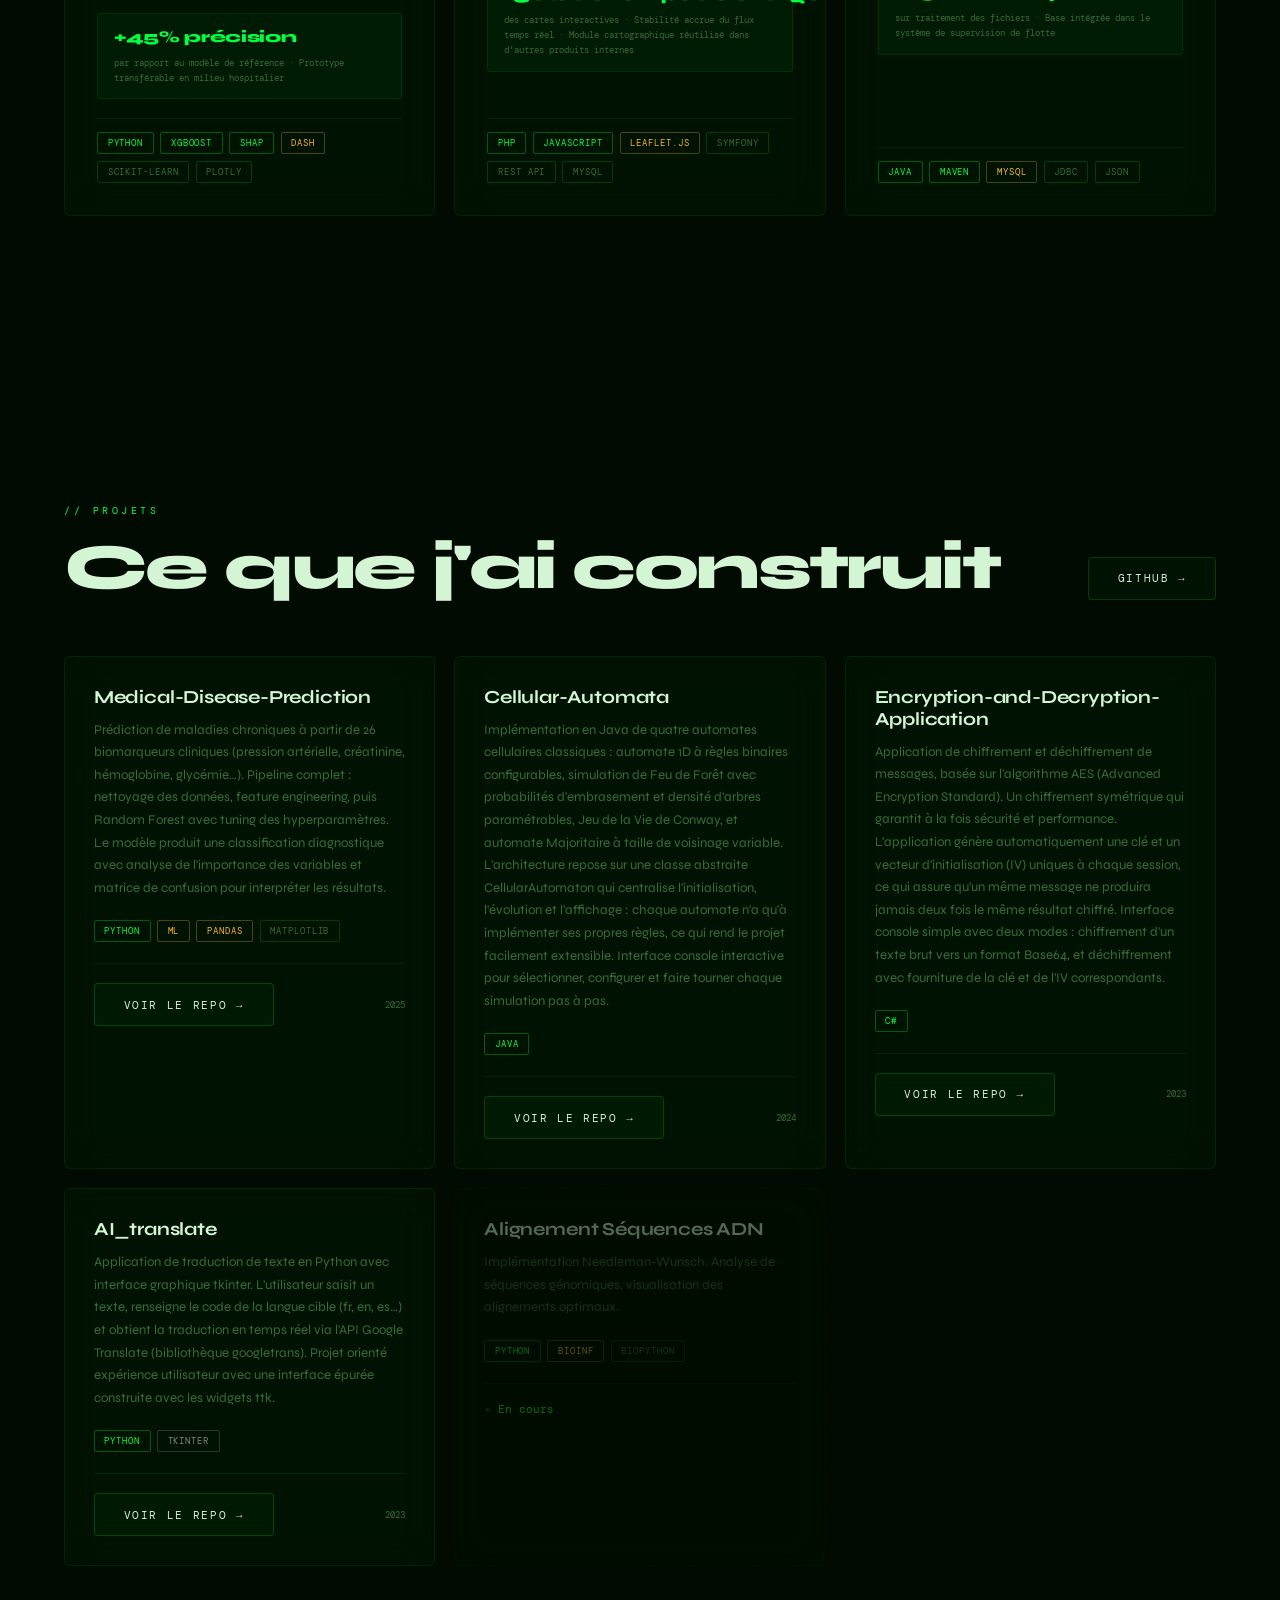
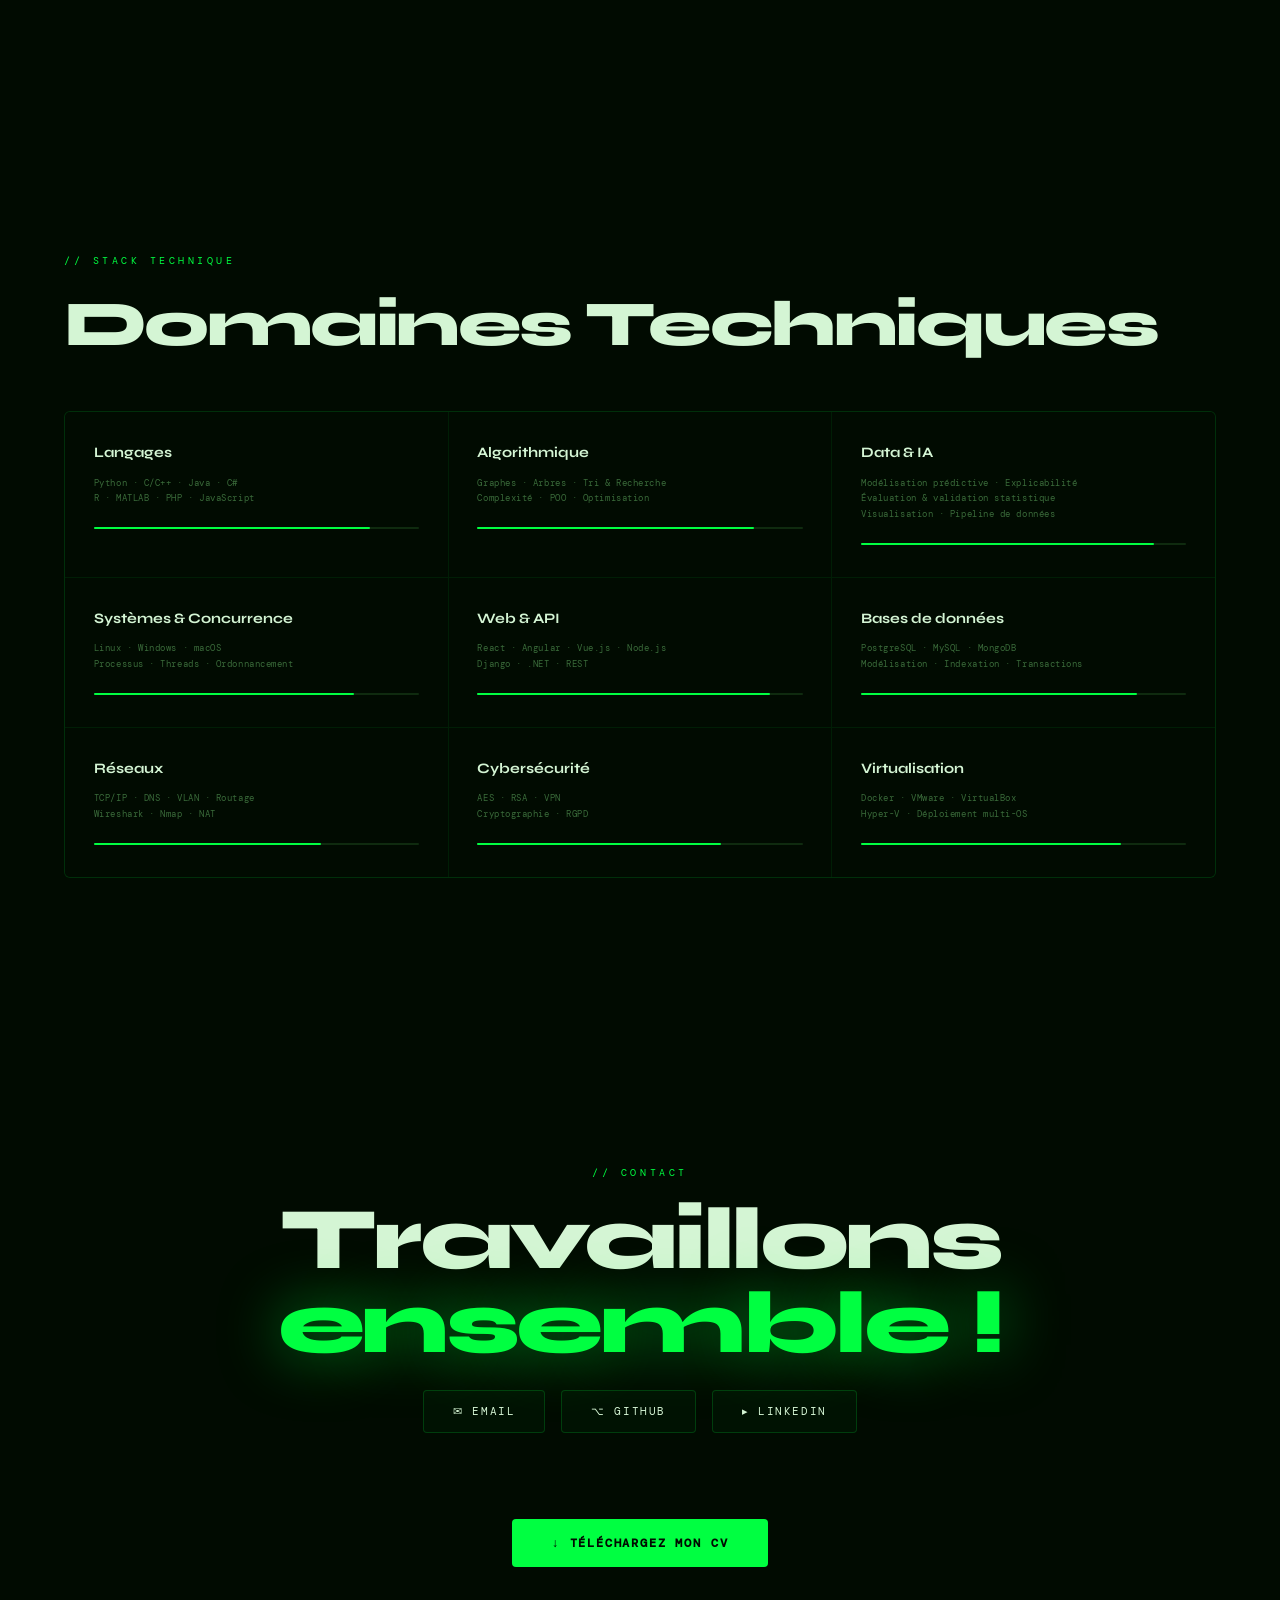
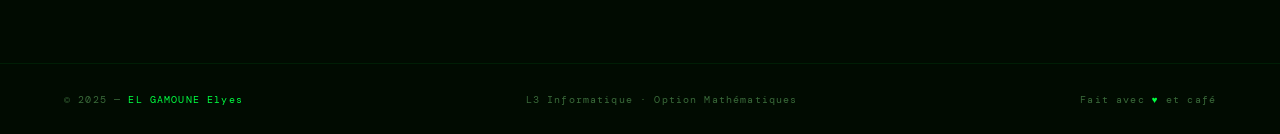
==== commit b5ffee79: "modif texte v2" ====
--- a/index.html
+++ b/index.html
@@ -104,8 +104,8 @@
           <li>Authentification sécurisée (tokens, sessions) pour données B2B</li>
         </ul>
         <div class="scard-results">
-          <span class="scard-kpi">-30% de temps de chargement des cartes</span>
-          <span class="scard-kpi-label"> Stabilité accrue du flux temps réel · Module cartographique réutilisé dans d'autres produits internes</span>
+          <span class="scard-kpi">-30% de temps de chargement</span>
+          <span class="scard-kpi-label">des cartes interactives · Stabilité accrue du flux temps réel · Module cartographique réutilisé dans d'autres produits internes</span>
         </div>
         <div class="scard-tags">
           <span class="ptag a">PHP</span><span class="ptag a">JavaScript</span>
@@ -130,8 +130,8 @@
           <li>Tests unitaires Maven pour garantir la fiabilité des traitements</li>
         </ul>
         <div class="scard-results">
-          <span class="scard-kpi">-25% de reduction sur le temps de traitement des fichiers</span>
-          <span class="scard-kpi-label"> Base intégrée dans le système de supervision de flotte</span>
+          <span class="scard-kpi">-25% de temps reduit </span>
+          <span class="scard-kpi-label">sur traitement des fichiers · Base intégrée dans le système de supervision de flotte</span>
         </div>
         <div class="scard-tags">
           <span class="ptag a">Java</span><span class="ptag a">Maven</span>
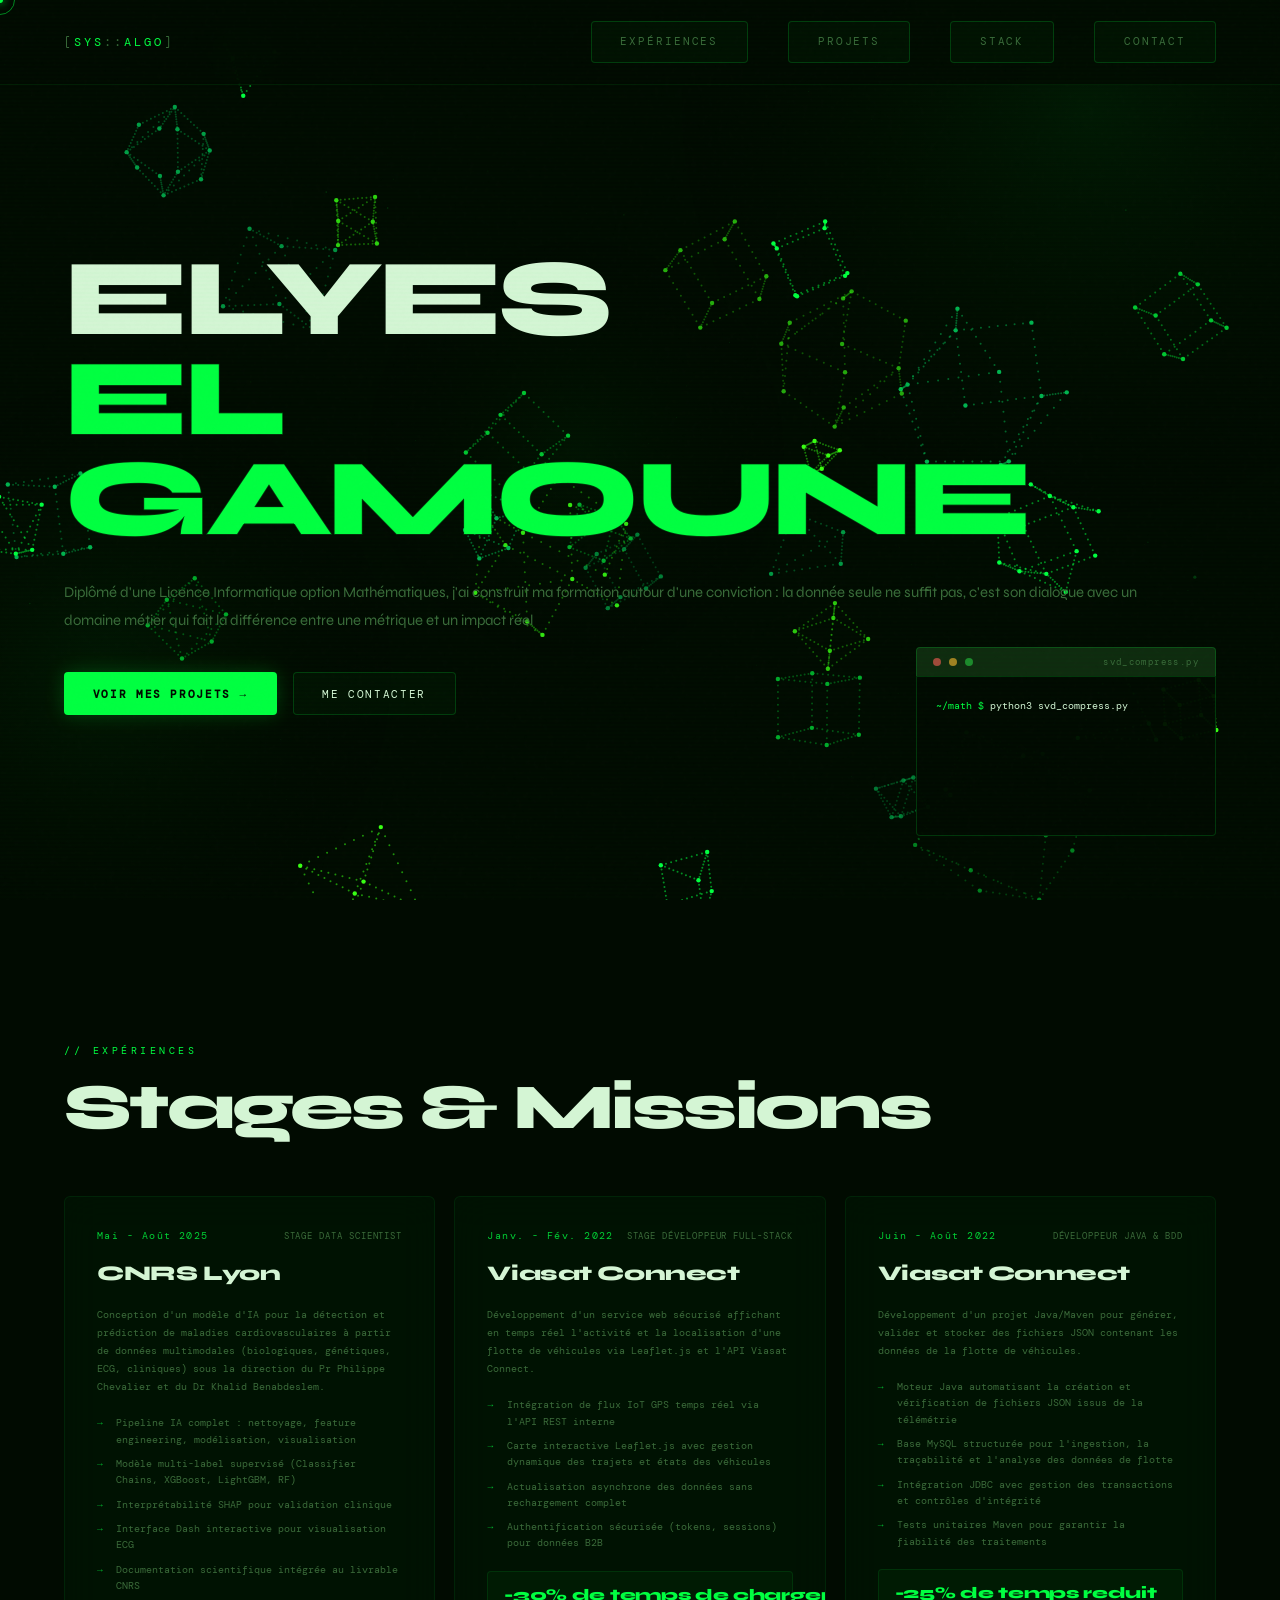
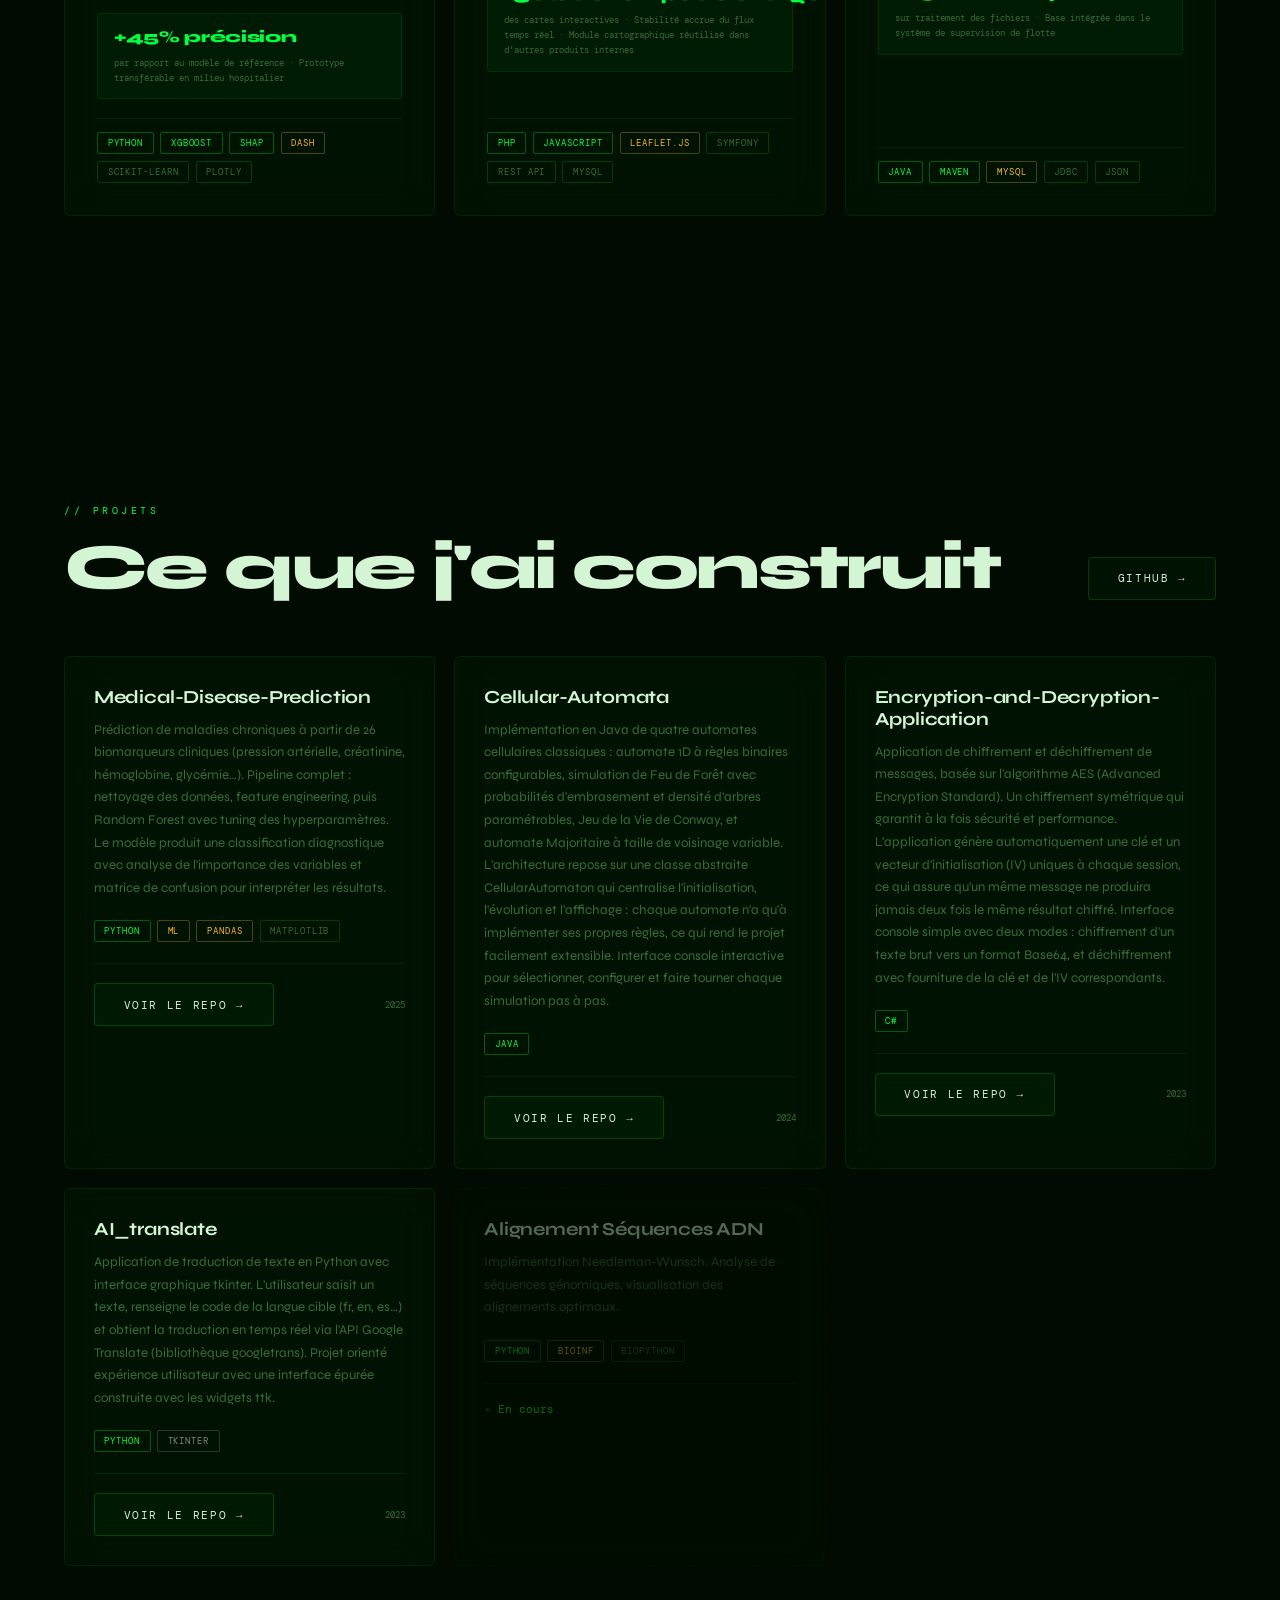
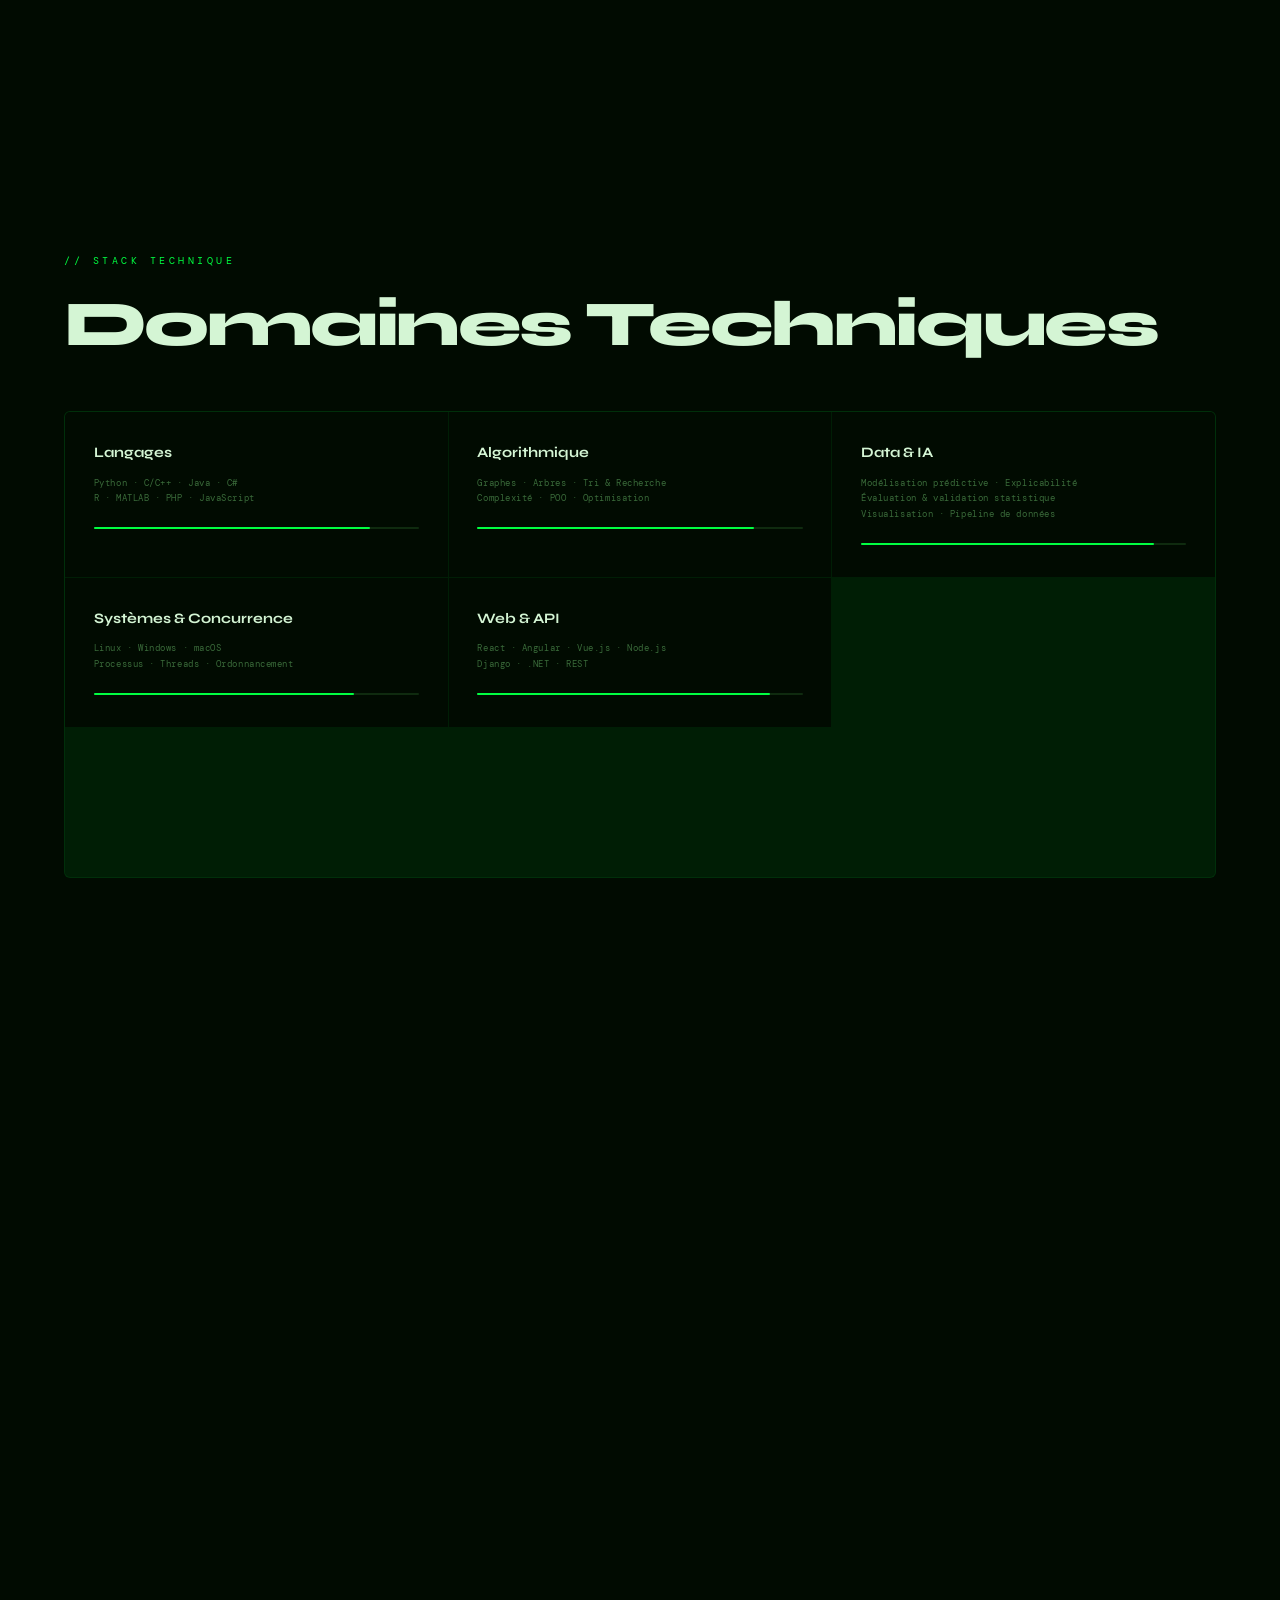
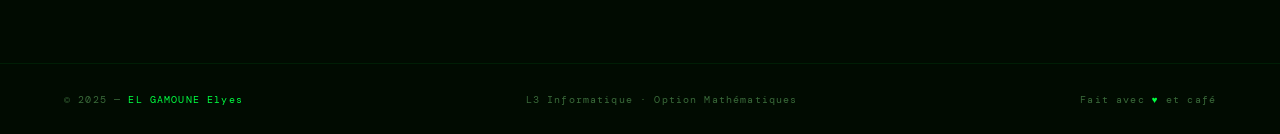
==== commit c085ec45: "correction boutons et cv" ====
--- a/index.html
+++ b/index.html
@@ -18,10 +18,10 @@
   <nav>
     <div class="logo"><em>[</em>SYS<em>::</em><span style="color:var(--green)">ALGO</span><em>]</em></div>
     <ul class="nav-links">
-      <li><a href="#stages">Expériences</a></li>
-      <li><a href="#projects">Projets</a></li>
-      <li><a href="#skills">Stack</a></li>
-      <li><a href="#contact">Contact</a></li>
+      <li><a href="#stages" class="btn btn-b">Expériences</a></li>
+      <li><a href="#projects" class="btn btn-b">Projets</a></li>
+      <li><a href="#skills" class="btn btn-b">Stack</a></li>
+      <li><a href="#contact" class="btn btn-b">Contact</a></li>
     </ul>
   </nav>
 
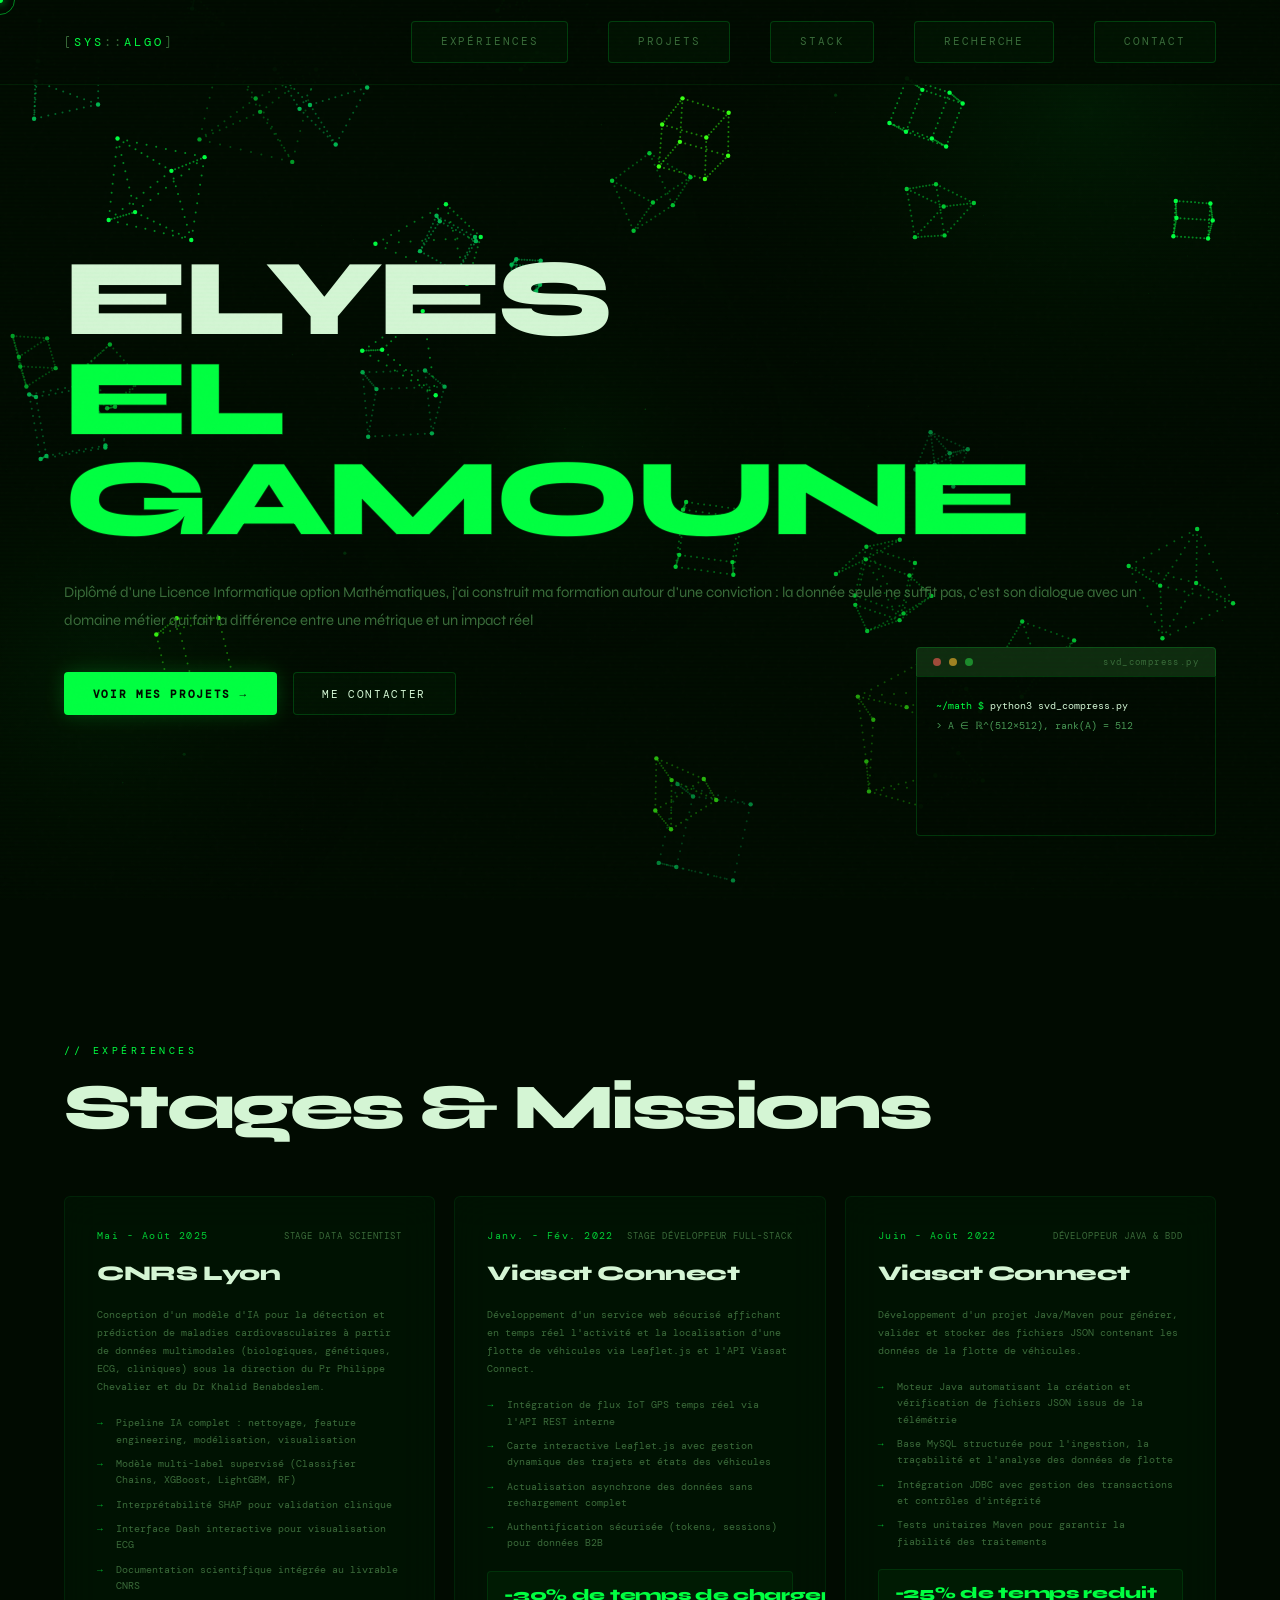
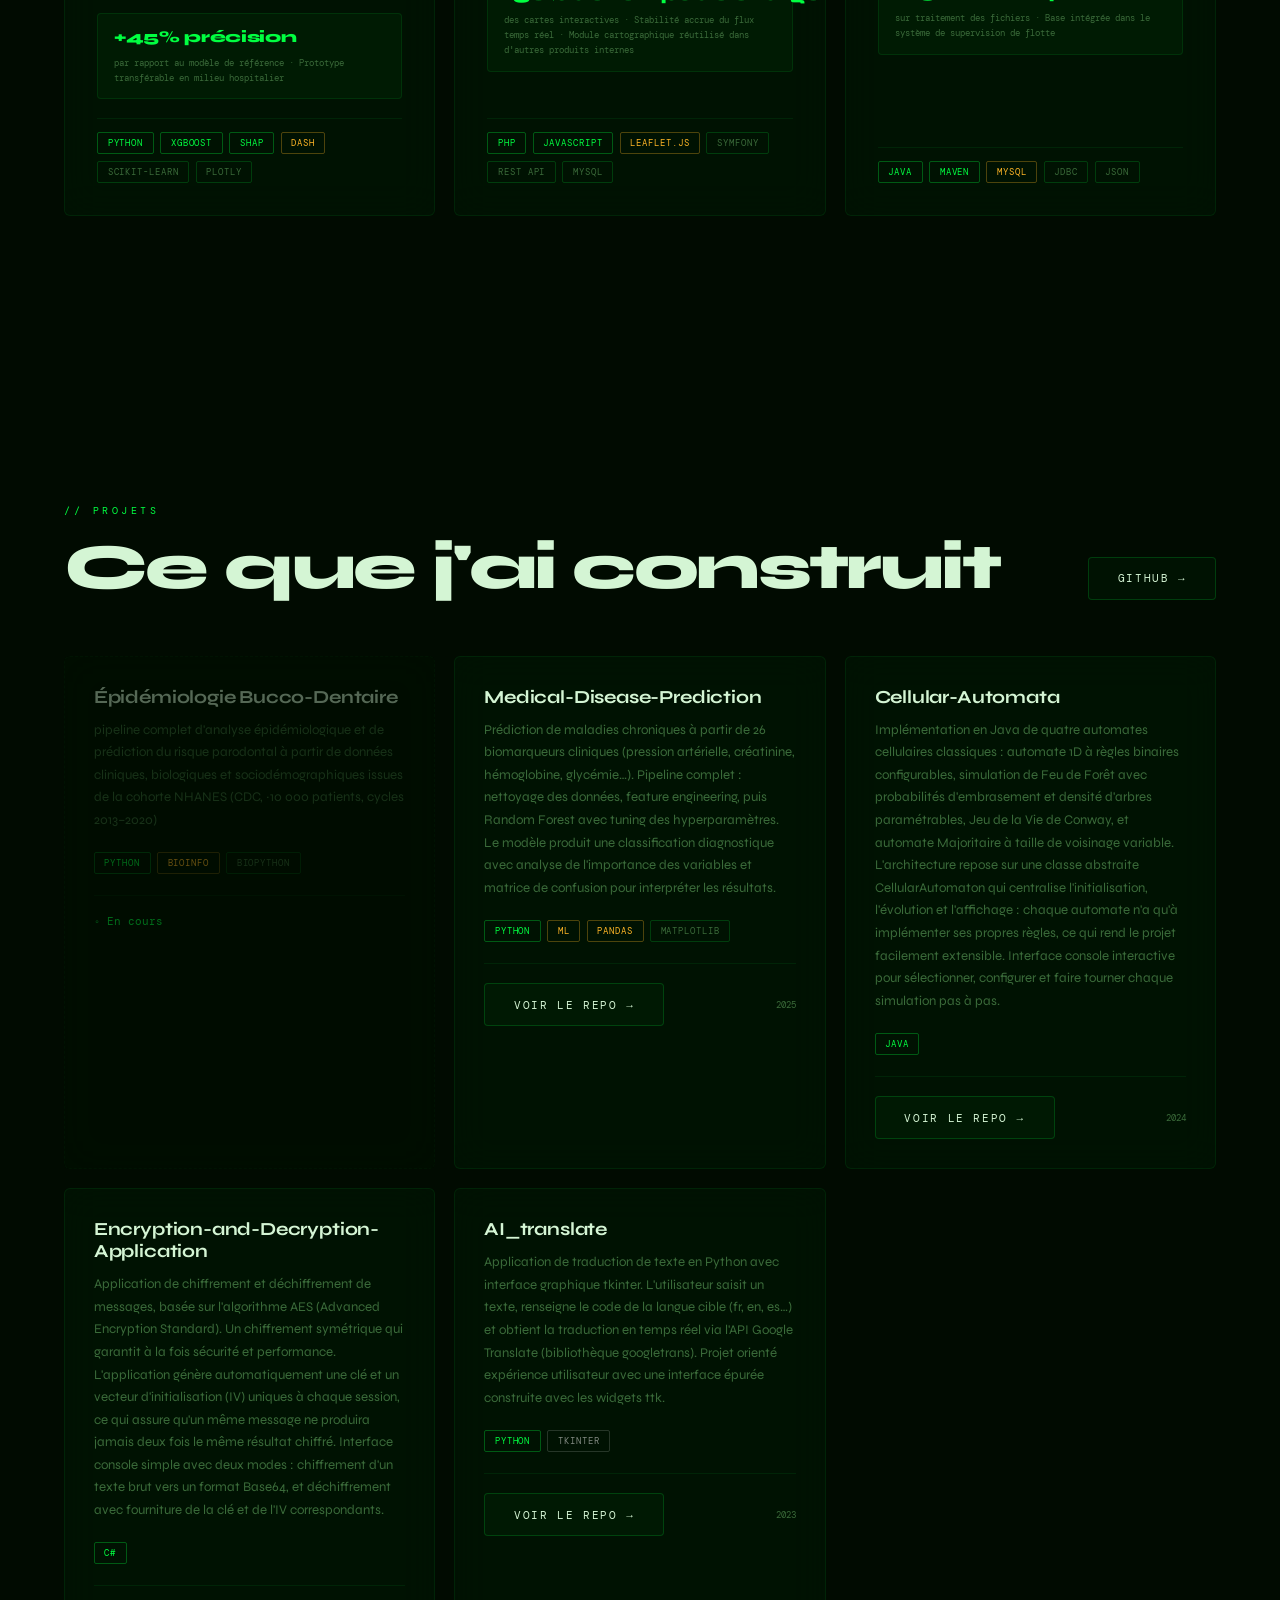
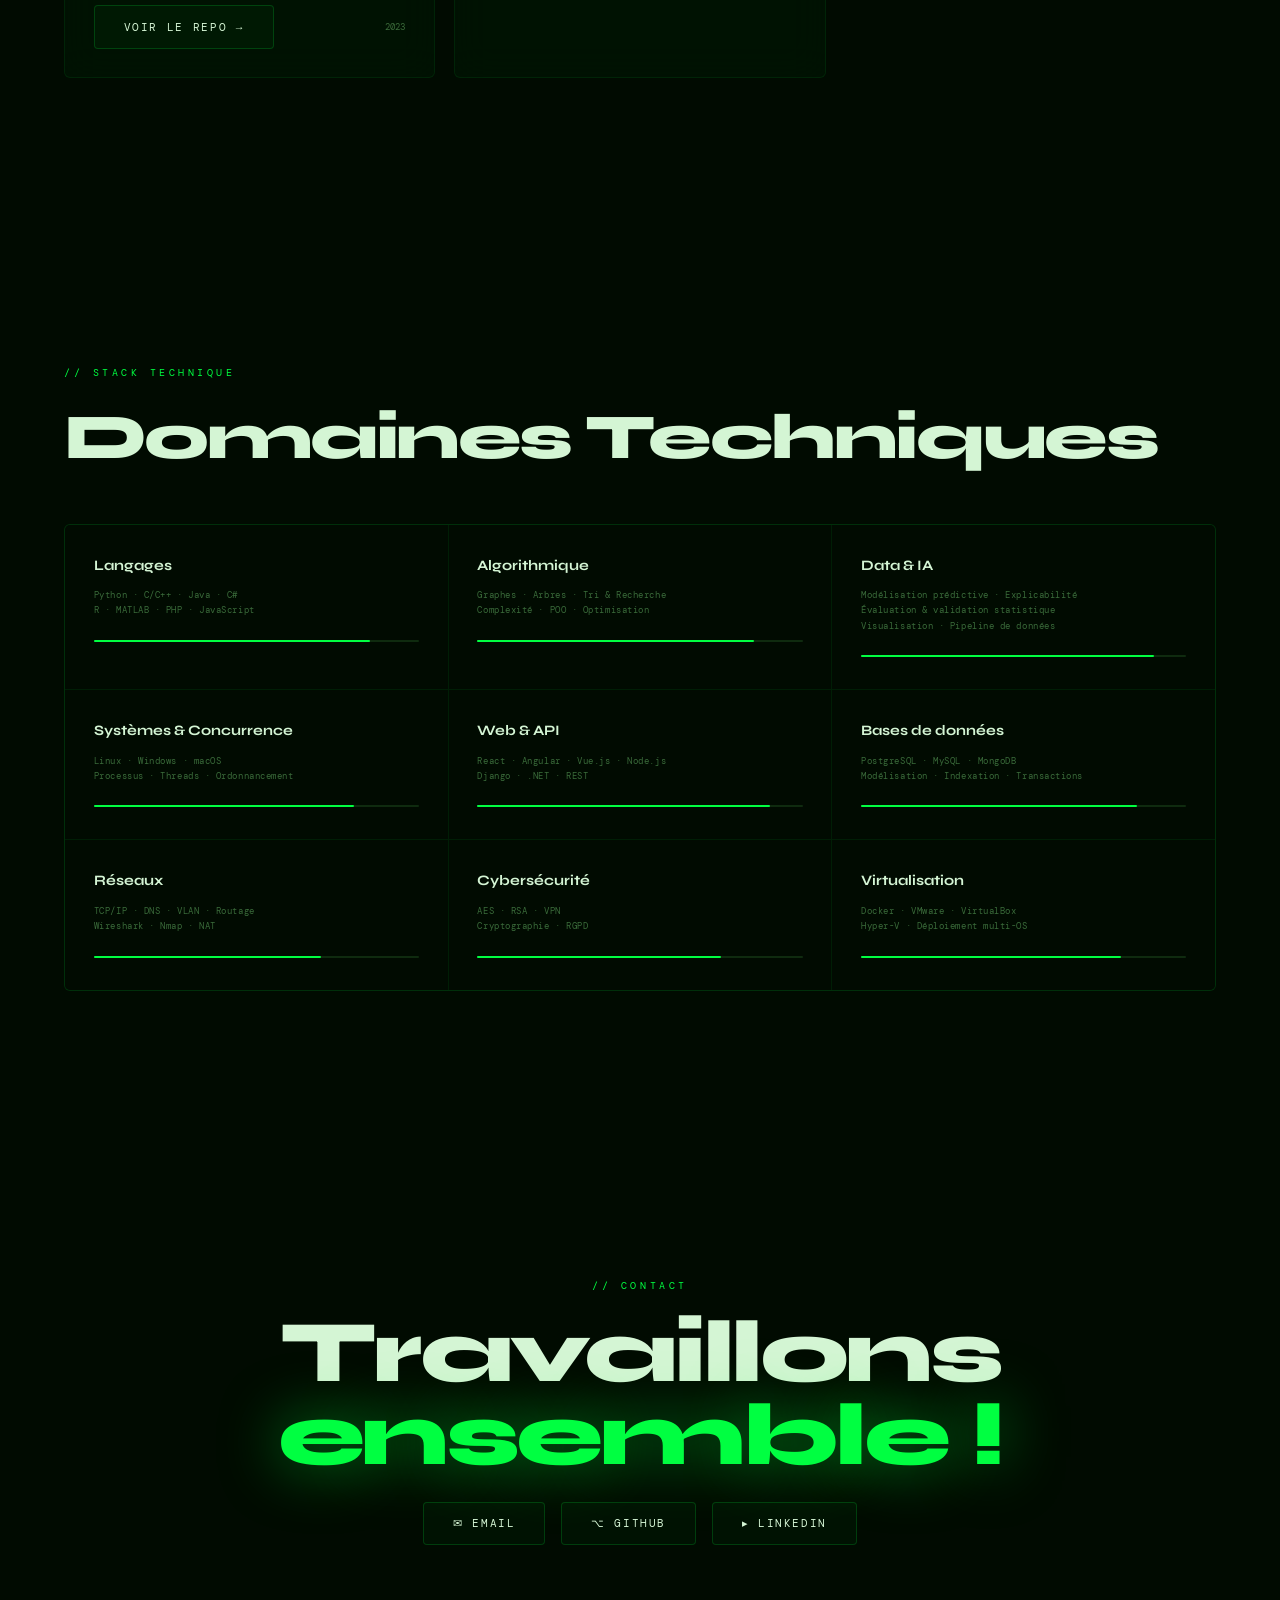
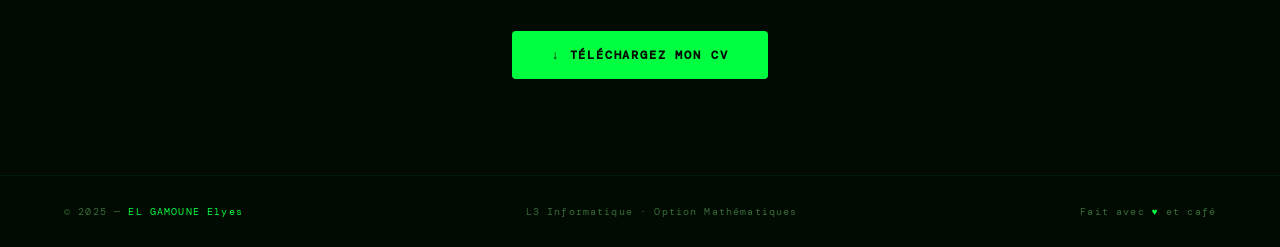
==== commit dd6fb98f: "ajout projet et correction cv" ====
--- a/index.html
+++ b/index.html
@@ -21,6 +21,7 @@
       <li><a href="#stages" class="btn btn-b">Expériences</a></li>
       <li><a href="#projects" class="btn btn-b">Projets</a></li>
       <li><a href="#skills" class="btn btn-b">Stack</a></li>
+      <li><a href="#recherche" class="btn btn-b">Recherche</a></li>
       <li><a href="#contact" class="btn btn-b">Contact</a></li>
     </ul>
   </nav>
@@ -153,6 +154,21 @@
     </div>
     <div class="proj-grid">
 
+      <div class="pcard wip rv">
+        <div class="pc-top"><h3 class="pc-title">Épidémiologie Bucco-Dentaire
+</h3></div>
+        <p class="pc-desc">
+           pipeline complet d'analyse épidémiologique et de prédiction du risque parodontal à partir de données cliniques, 
+           biologiques et sociodémographiques issues de la cohorte NHANES (CDC, ~10 000 patients, cycles 2013–2020)
+        </p>
+        <div class="pc-tags">
+          <span class="ptag a">Python</span><span class="ptag b">Bioinfo</span><span class="ptag">Biopython</span>
+        </div>
+        <div class="pc-foot">
+          <span style="font-family:var(--fm);font-size:.66rem;color:var(--green)">◦ En cours</span>
+        </div>
+      </div>
+
       <div class="pcard rv">
         <div class="pc-top"><h3 class="pc-title">Medical-Disease-Prediction</h3></div>
         <p class="pc-desc">
@@ -215,18 +231,7 @@
         </div>
       </div>
 
-      <div class="pcard wip rv">
-        <div class="pc-top"><h3 class="pc-title">Alignement Séquences ADN</h3></div>
-        <p class="pc-desc">
-          Implémentation Needleman-Wunsch. Analyse de séquences génomiques, visualisation des alignements optimaux.
-        </p>
-        <div class="pc-tags">
-          <span class="ptag a">Python</span><span class="ptag b">Bioinf</span><span class="ptag">Biopython</span>
-        </div>
-        <div class="pc-foot">
-          <span style="font-family:var(--fm);font-size:.66rem;color:var(--green)">◦ En cours</span>
-        </div>
-      </div>
+      
 
     </div>
   </section>
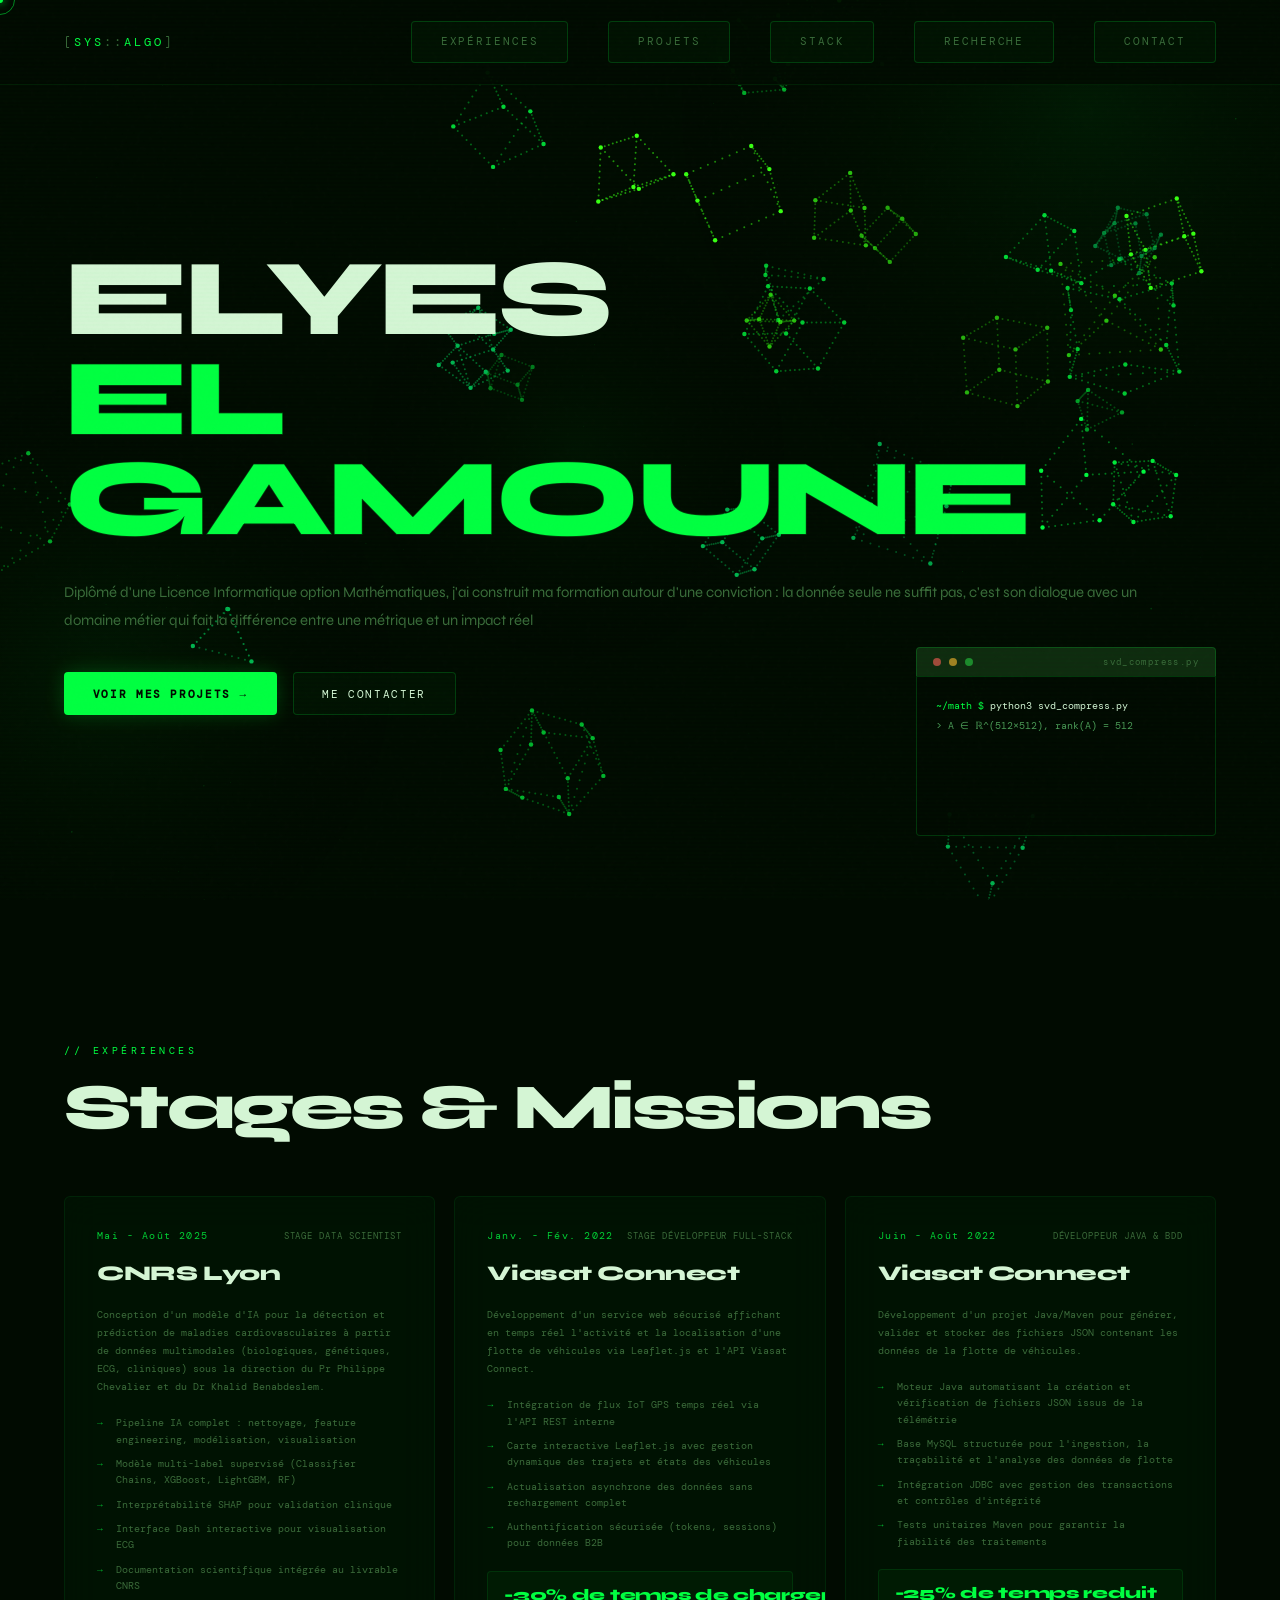
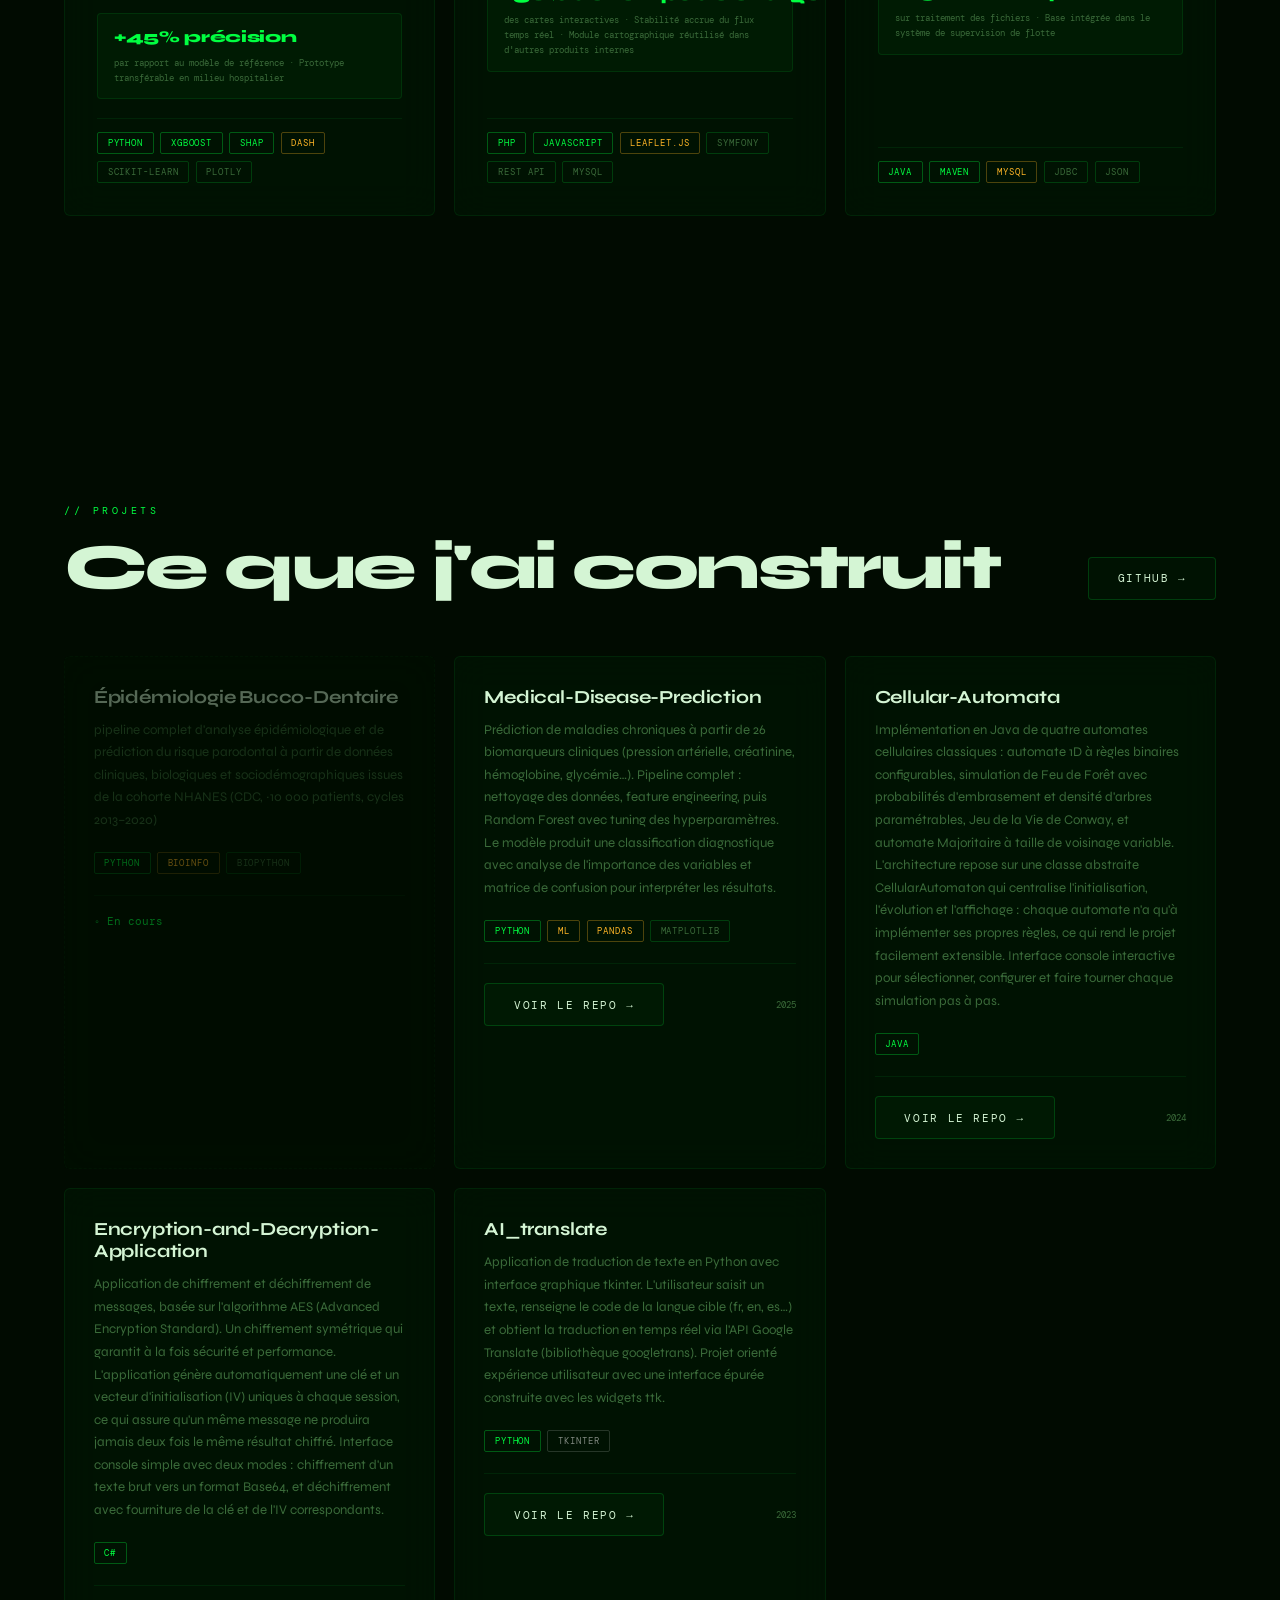
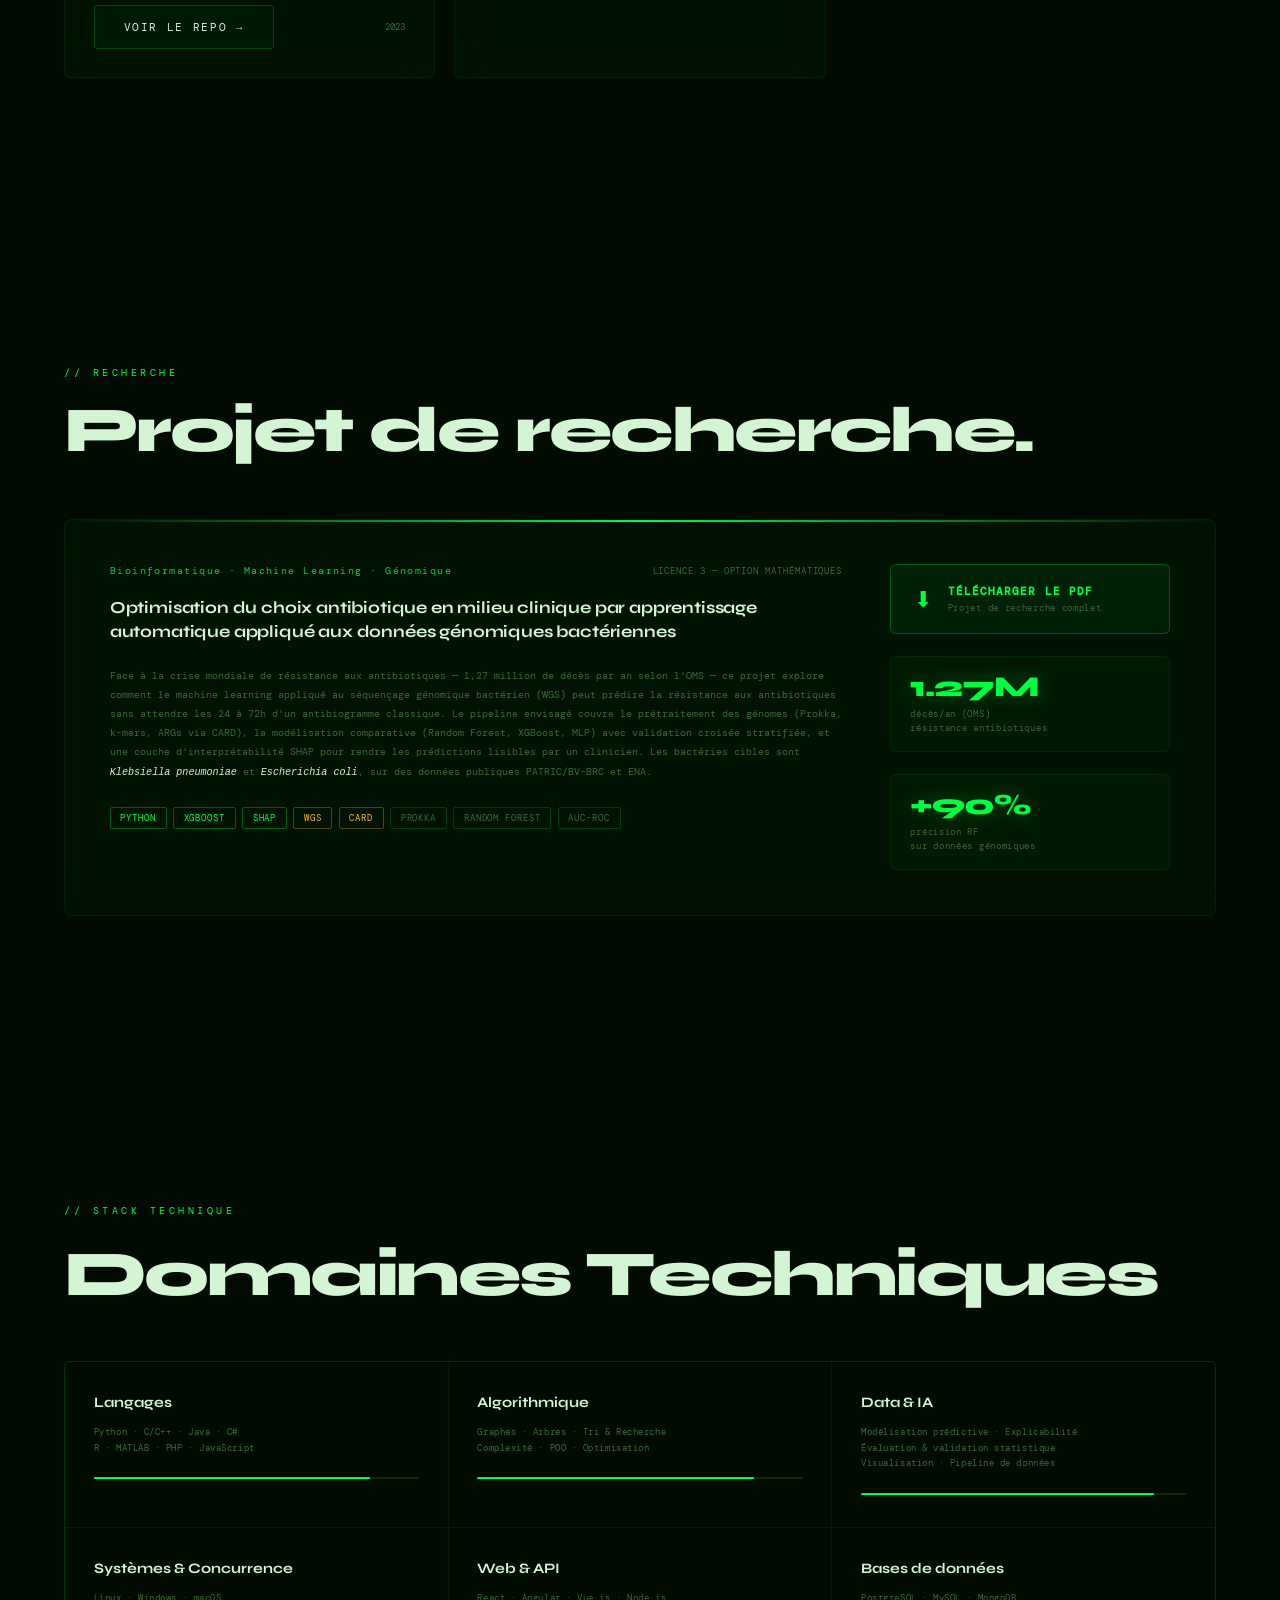
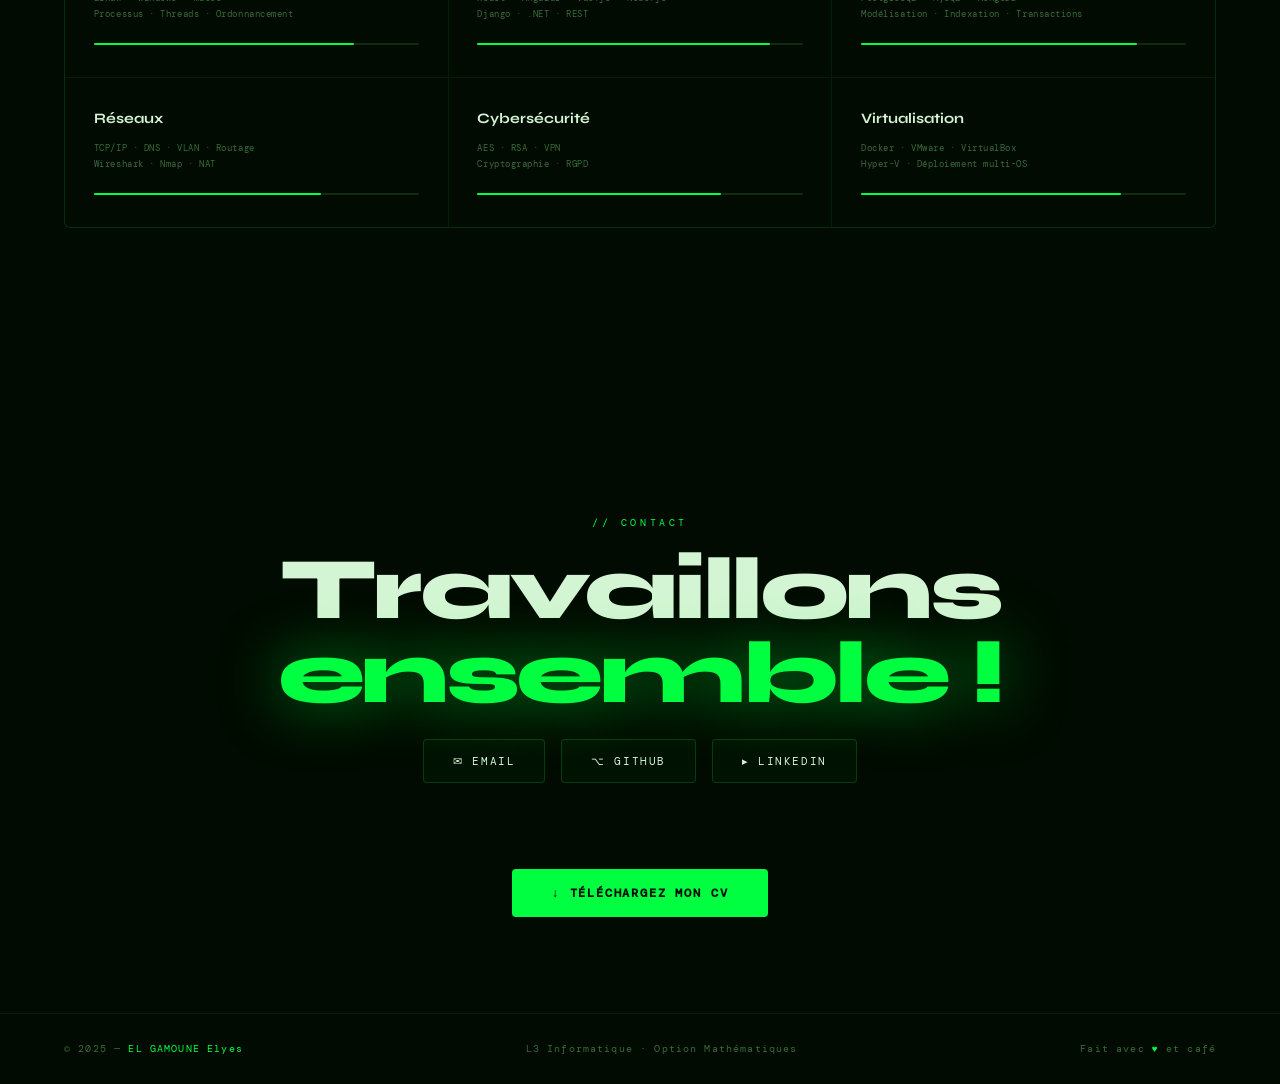
==== commit 73603032: "ajout section Recherche" ====
--- a/index.html
+++ b/index.html
@@ -236,6 +236,53 @@
     </div>
   </section>
 
+  <section id="recherche">
+    <div class="rech-head rv">
+      <span class="s-label">// Recherche</span>
+      <h2 class="rech-title">Projet de recherche.</h2>
+    </div>
+
+    <div class="rech-card rv">
+      <div class="rech-left">
+        <div class="rech-meta">
+          <span class="rech-domain">Bioinformatique · Machine Learning · Génomique</span>
+          <span class="rech-level">Licence 3 — Option Mathématiques</span>
+        </div>
+        <h3 class="rech-subtitle">Optimisation du choix antibiotique en milieu clinique par apprentissage automatique appliqué aux données génomiques bactériennes</h3>
+        <p class="rech-abstract">
+          Face à la crise mondiale de résistance aux antibiotiques — 1,27 million de décès par an selon l'OMS — ce projet explore comment le machine learning appliqué au séquençage génomique bactérien (WGS) peut prédire la résistance aux antibiotiques sans attendre les 24 à 72h d'un antibiogramme classique. Le pipeline envisagé couvre le prétraitement des génomes (Prokka, k-mers, ARGs via CARD), la modélisation comparative (Random Forest, XGBoost, MLP) avec validation croisée stratifiée, et une couche d'interprétabilité SHAP pour rendre les prédictions lisibles par un clinicien. Les bactéries cibles sont <em>Klebsiella pneumoniae</em> et <em>Escherichia coli</em>, sur des données publiques PATRIC/BV-BRC et ENA.
+        </p>
+        <div class="rech-tags">
+          <span class="ptag a">Python</span>
+          <span class="ptag a">XGBoost</span>
+          <span class="ptag a">SHAP</span>
+          <span class="ptag b">WGS</span>
+          <span class="ptag b">CARD</span>
+          <span class="ptag">Prokka</span>
+          <span class="ptag">Random Forest</span>
+          <span class="ptag">AUC-ROC</span>
+        </div>
+      </div>
+      <div class="rech-right">
+        <a href="ProjetRecherche_EL_GAMOUNE_Elyes.pdf" download class="rech-dl">
+          <span class="rech-dl-icon">⬇</span>
+          <span class="rech-dl-text">
+            <span class="rech-dl-main">Télécharger le PDF</span>
+            <span class="rech-dl-sub">Projet de recherche complet</span>
+          </span>
+        </a>
+        <div class="rech-stat">
+          <div class="rech-stat-n">1.27M</div>
+          <div class="rech-stat-l">décès/an (OMS)<br/>résistance antibiotiques</div>
+        </div>
+        <div class="rech-stat">
+          <div class="rech-stat-n">+90%</div>
+          <div class="rech-stat-l">précision RF<br/>sur données génomiques</div>
+        </div>
+      </div>
+    </div>
+  </section>
+
   
   <section id="skills">
     <div class="rv">
--- a/css/nav.css
+++ b/css/nav.css
@@ -1,6 +1,4 @@
-/* ═══════════════════════════════════════
-   NAV — nav.css
-   ═══════════════════════════════════════ */
+
 
 nav {
   position: fixed; top: 0; left: 0; right: 0; z-index: 100;
--- a/css/sections.css
+++ b/css/sections.css
@@ -1,4 +1,6 @@
-
+/* ═══════════════════════════════════════════════════
+   SECTIONS CSS — ordre logique du DOM
+   ═══════════════════════════════════════════════════ */
 
 
 /* ══════════════════════════
@@ -229,8 +231,91 @@
 .cv-btn:hover { box-shadow: 0 0 50px rgba(0,255,65,.5); transform: translateY(-3px); }
 
 
+/* ══════════════════════════
+   RECHERCHE
+   ══════════════════════════ */
+#recherche { padding: 9rem 4rem; }
+
+.rech-head { margin-bottom: 3.5rem; }
+.rech-title { font-size: clamp(2rem, 5vw, 4rem); font-weight: 800; letter-spacing: -.04em; line-height: 1; }
+
+.rech-card {
+  display: grid; grid-template-columns: 1fr 280px;
+  gap: 3rem; align-items: start;
+  background: var(--glass); backdrop-filter: blur(18px);
+  border: 1px solid var(--border); border-radius: 8px;
+  padding: 2.8rem; position: relative; overflow: hidden;
+}
+.rech-card::before {
+  content: ''; position: absolute; top: 0; left: 0; right: 0; height: 2px;
+  background: linear-gradient(90deg, transparent, var(--green), transparent);
+}
+
+.rech-meta {
+  display: flex; justify-content: space-between; align-items: center;
+  flex-wrap: wrap; gap: .5rem; margin-bottom: 1.2rem;
+}
+.rech-domain {
+  font-family: var(--fm); font-size: .6rem;
+  color: var(--green); letter-spacing: .15em; opacity: .8;
+}
+.rech-level {
+  font-family: var(--fm); font-size: .58rem;
+  color: var(--muted); letter-spacing: .1em; text-transform: uppercase;
+}
+
+.rech-subtitle {
+  font-size: 1.05rem; font-weight: 700; letter-spacing: -.01em;
+  line-height: 1.4; margin-bottom: 1.4rem; color: var(--white);
+}
+
+.rech-abstract {
+  font-family: var(--fm); font-size: .63rem;
+  color: var(--muted); line-height: 1.9; margin-bottom: 1.6rem;
+}
+.rech-abstract em { color: var(--white); font-style: italic; }
+
+.rech-tags { display: flex; flex-wrap: wrap; gap: .4rem; }
+
+/* Colonne droite */
+.rech-right {
+  display: flex; flex-direction: column; gap: 1.4rem;
+}
+
+.rech-dl {
+  display: flex; align-items: center; gap: 1rem;
+  padding: 1.2rem 1.4rem;
+  background: rgba(0,255,65,.06); border: 1px solid rgba(0,255,65,.25);
+  border-radius: 6px; text-decoration: none;
+  transition: all .35s;
+}
+.rech-dl:hover {
+  background: rgba(0,255,65,.1); border-color: var(--green);
+  transform: translateY(-2px); box-shadow: 0 8px 25px rgba(0,0,0,.3), 0 0 20px rgba(0,255,65,.08);
+}
+.rech-dl-icon { font-size: 1.4rem; color: var(--green); flex-shrink: 0; }
+.rech-dl-text { display: flex; flex-direction: column; gap: .2rem; }
+.rech-dl-main { font-family: var(--fm); font-size: .68rem; font-weight: 700; color: var(--green); letter-spacing: .1em; text-transform: uppercase; }
+.rech-dl-sub  { font-family: var(--fm); font-size: .55rem; color: var(--muted); letter-spacing: .08em; }
+
+.rech-stat {
+  padding: 1rem 1.2rem;
+  background: rgba(0,255,65,.03); border: 1px solid var(--border);
+  border-radius: 6px;
+}
+.rech-stat-n {
+  font-size: 1.8rem; font-weight: 800; letter-spacing: -.03em;
+  color: var(--green); line-height: 1;
+  text-shadow: 0 0 20px rgba(0,255,65,.3);
+}
+.rech-stat-l {
+  font-family: var(--fm); font-size: .55rem; color: var(--muted);
+  letter-spacing: .08em; line-height: 1.6; margin-top: .3rem;
+}
+
+
 /* ══════════════════════════════════════════════════════
-   MEDIA QUERIES — tout regroupé ici, dans l'ordre
+   MEDIA QUERIES 
    ══════════════════════════════════════════════════════ */
 
 /* ≤ 1100px */
@@ -247,7 +332,11 @@
   #about   { grid-template-columns: 1fr; gap: 3rem; padding: 6rem 1.5rem; }
   #stages  { padding: 6rem 1.5rem; }
   .stages-grid { grid-template-columns: 1fr; }
-  #projects { padding: 6rem 1.5rem; }
+  #recherche { padding: 6rem 1.5rem; }
+  .rech-card { grid-template-columns: 1fr; gap: 2rem; padding: 2rem; }
+  .rech-right { flex-direction: row; flex-wrap: wrap; }
+  .rech-dl { flex: 1 1 100%; }
+  .rech-stat { flex: 1 1 calc(50% - .7rem); }
   .proj-head { flex-direction: column; align-items: flex-start; gap: 1rem; }
   #skills  { padding: 6rem 1.5rem; }
   .skills-mosaic { grid-template-columns: repeat(2, 1fr); }
@@ -268,6 +357,11 @@
   .stages-grid { grid-template-columns: 1fr; }
   .scard-meta { flex-direction: column; align-items: flex-start; gap: .3rem; }
   .scard-results { flex-direction: column; gap: .3rem; }
+  #recherche { padding: 5rem 1.5rem; }
+  .rech-card { padding: 1.5rem; }
+  .rech-meta { flex-direction: column; align-items: flex-start; }
+  .rech-right { flex-direction: column; }
+  .rech-stat { flex: 1 1 100%; }
   #projects { padding: 5rem 1.5rem; }
   .proj-grid { grid-template-columns: 1fr; }
   #skills { padding: 5rem 1.5rem; }
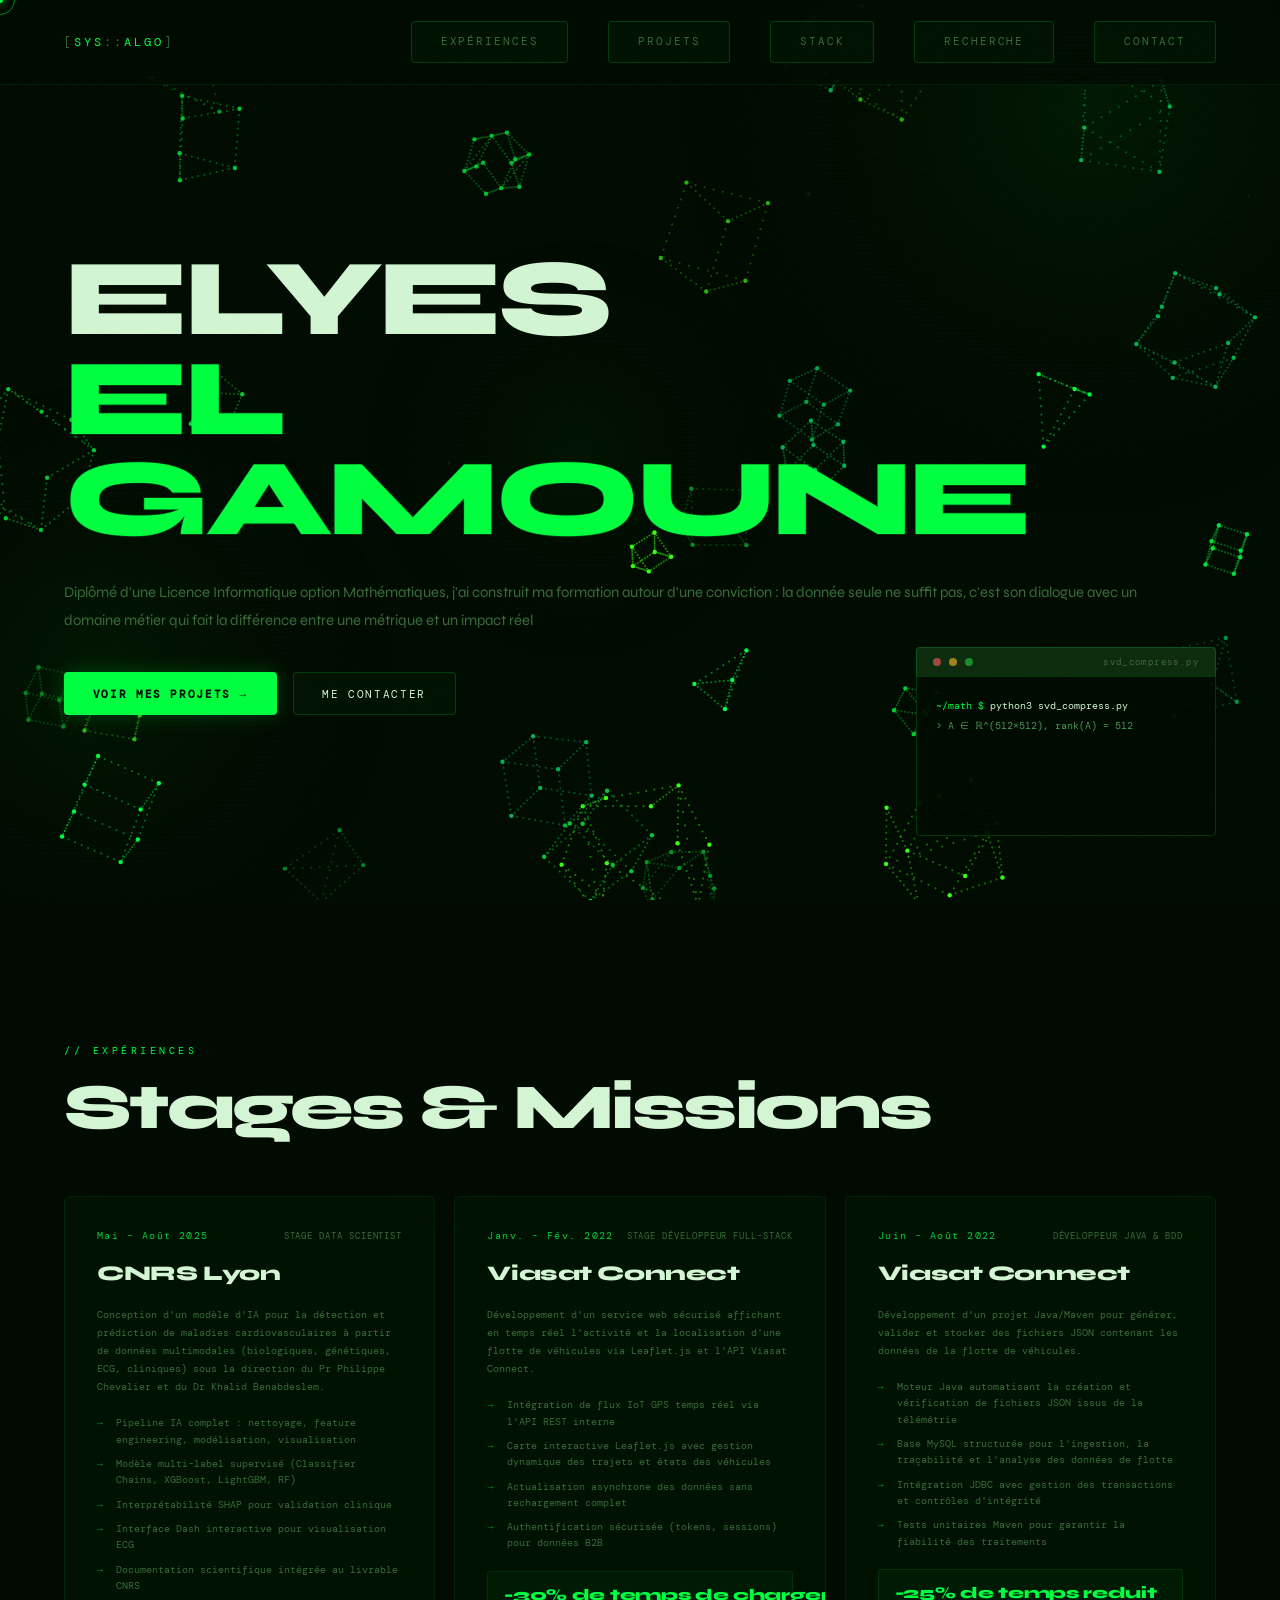
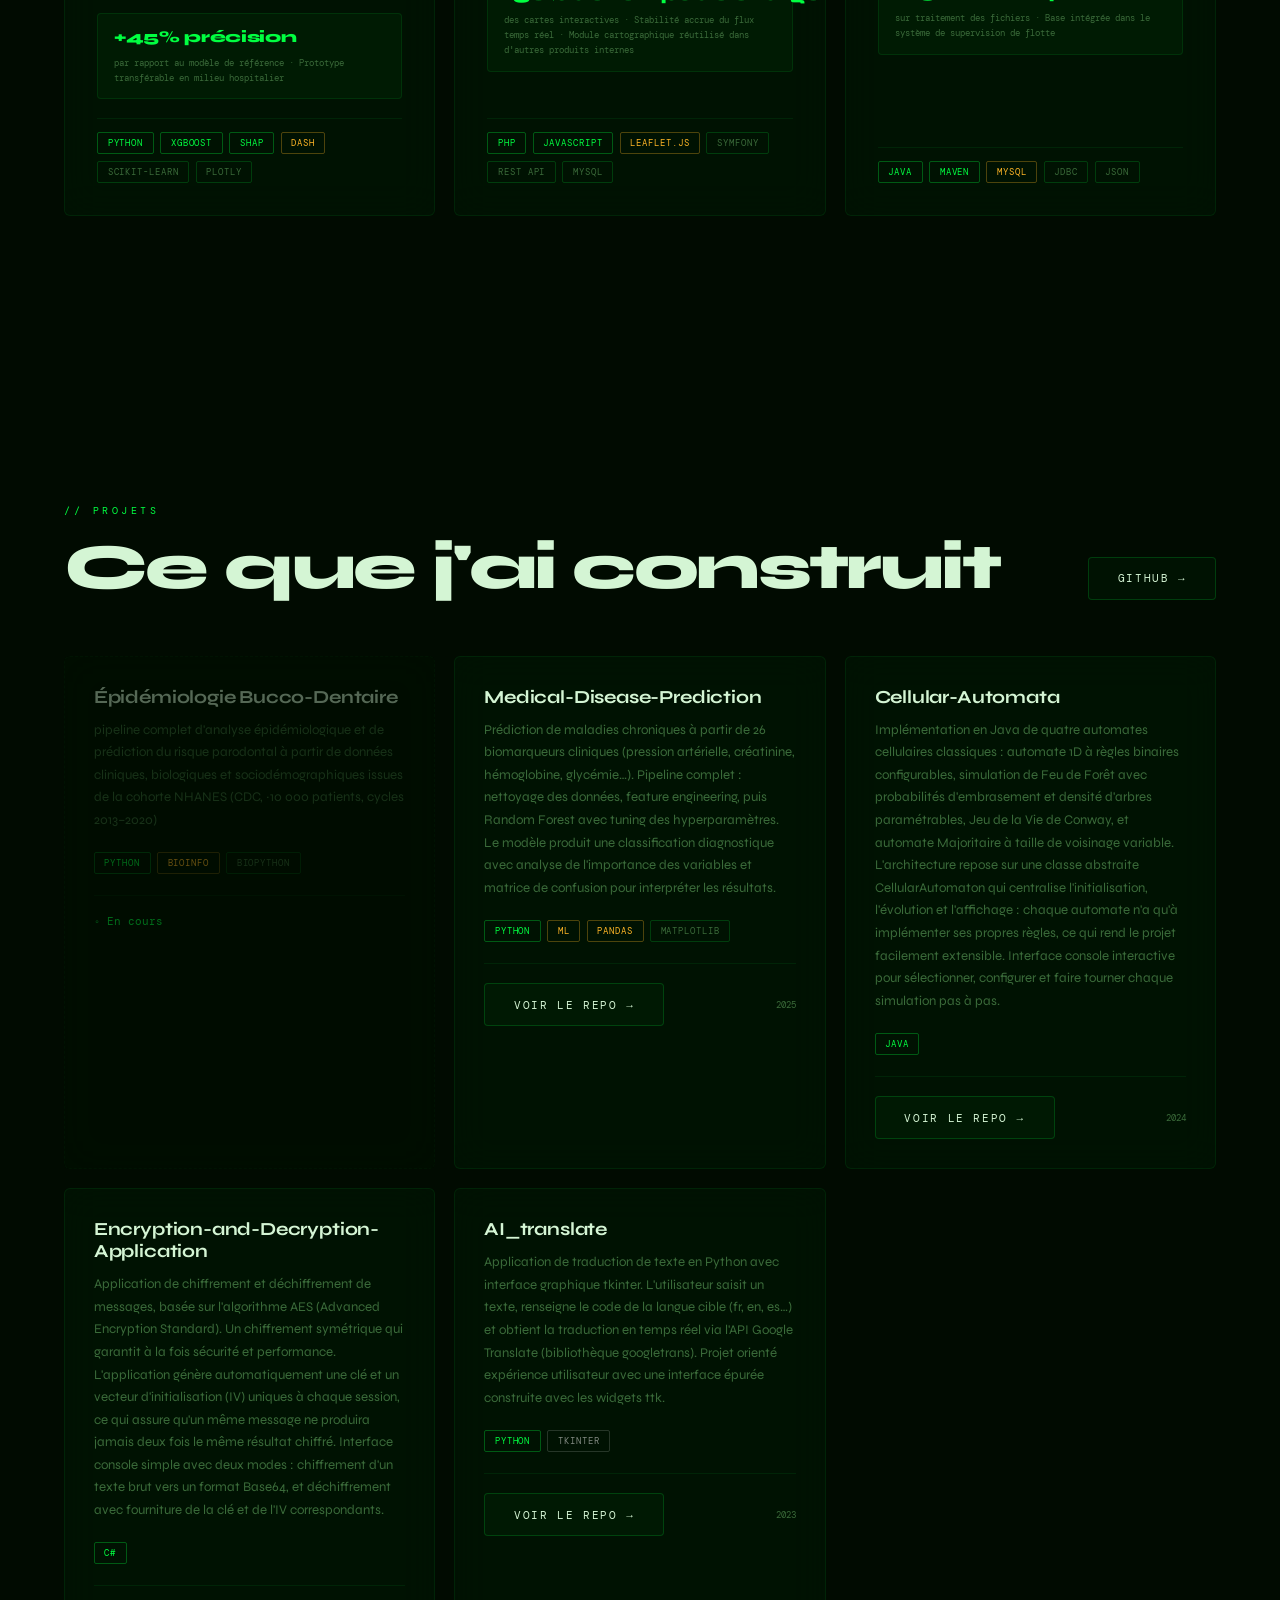
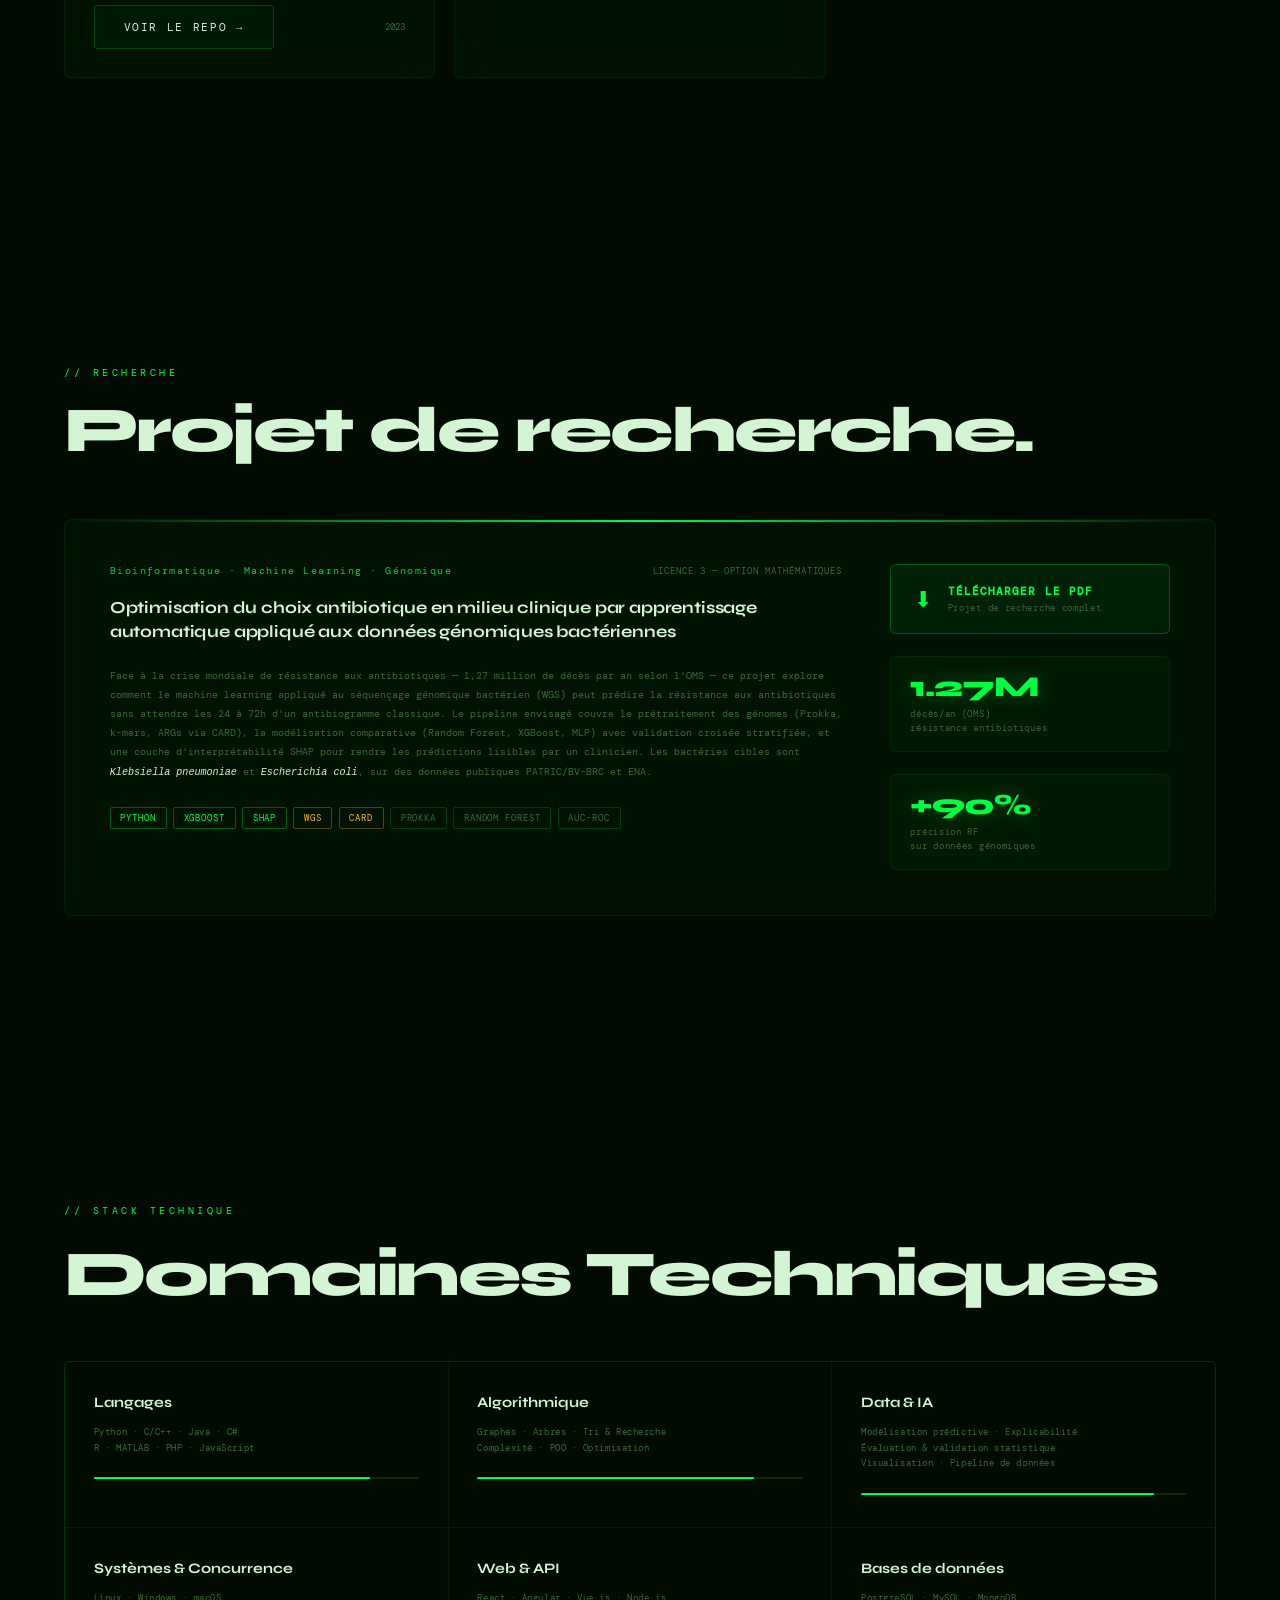
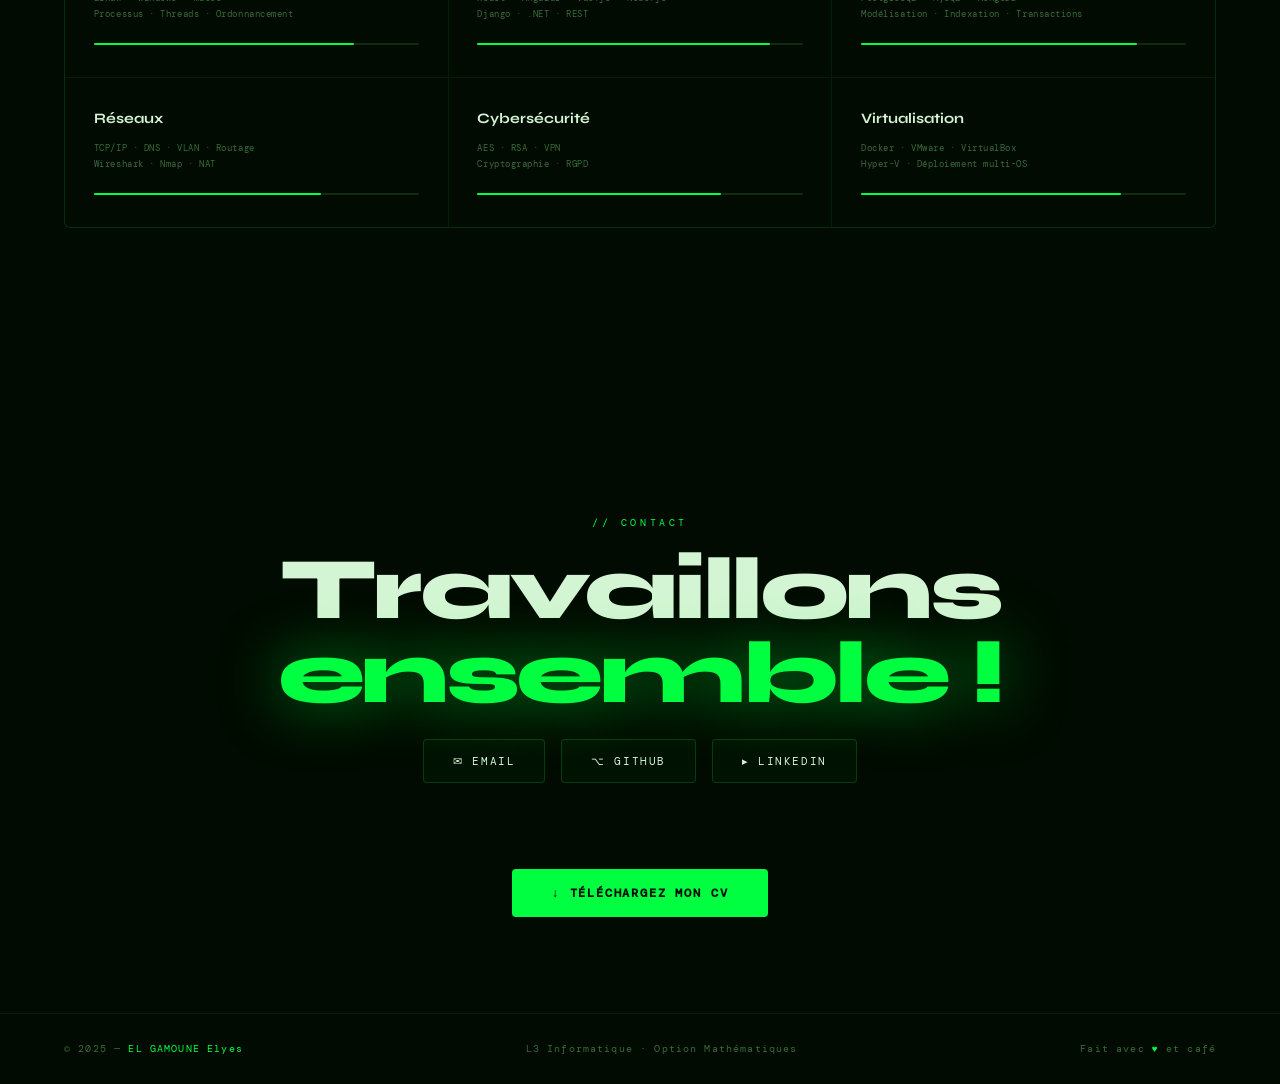
==== commit 2e48e8c1: "modification css" ====
--- a/index.html
+++ b/index.html
@@ -231,8 +231,6 @@
         </div>
       </div>
 
-      
-
     </div>
   </section>
 
--- a/css/sections.css
+++ b/css/sections.css
@@ -1,7 +1,3 @@
-/* ═══════════════════════════════════════════════════
-   SECTIONS CSS — ordre logique du DOM
-   ═══════════════════════════════════════════════════ */
-
 
 /* ══════════════════════════
    HERO
@@ -315,7 +311,7 @@
 
 
 /* ══════════════════════════════════════════════════════
-   MEDIA QUERIES 
+   MEDIA QUERIES — tout regroupé ici, dans l'ordre
    ══════════════════════════════════════════════════════ */
 
 /* ≤ 1100px */
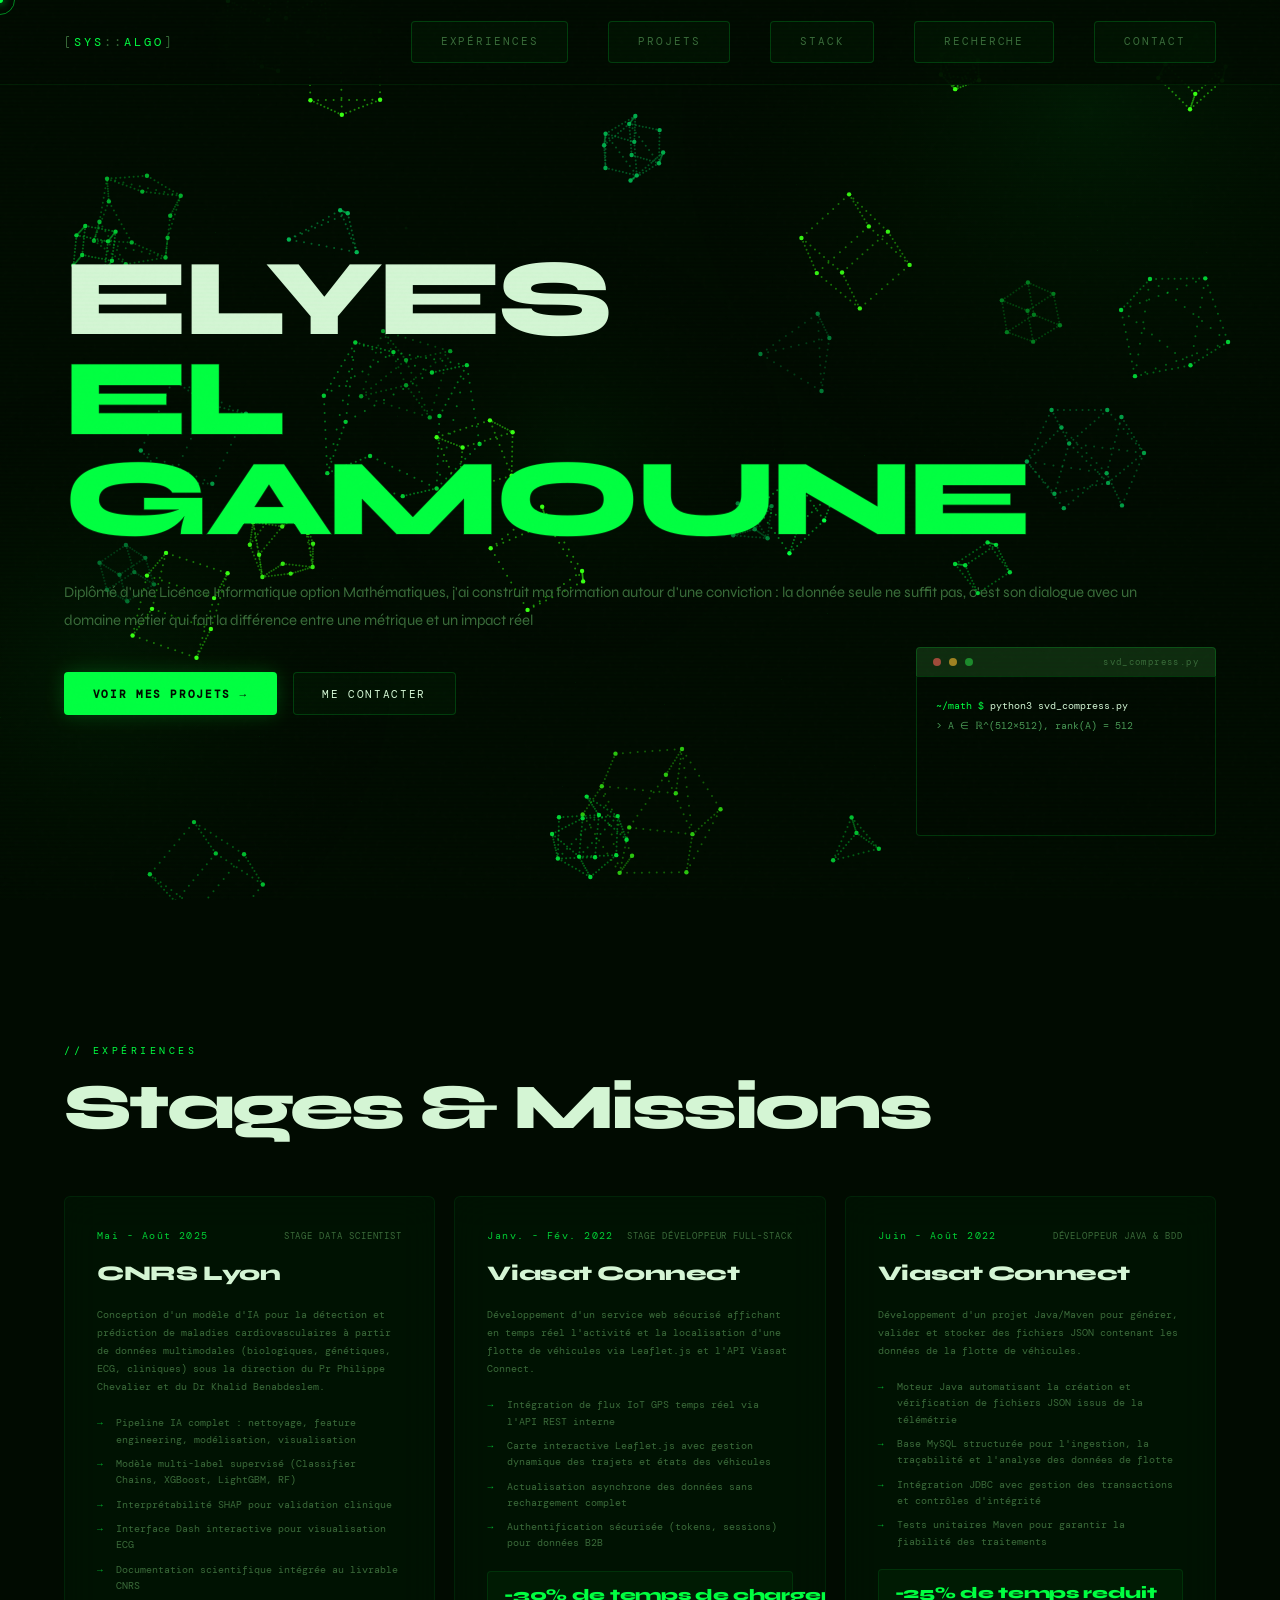
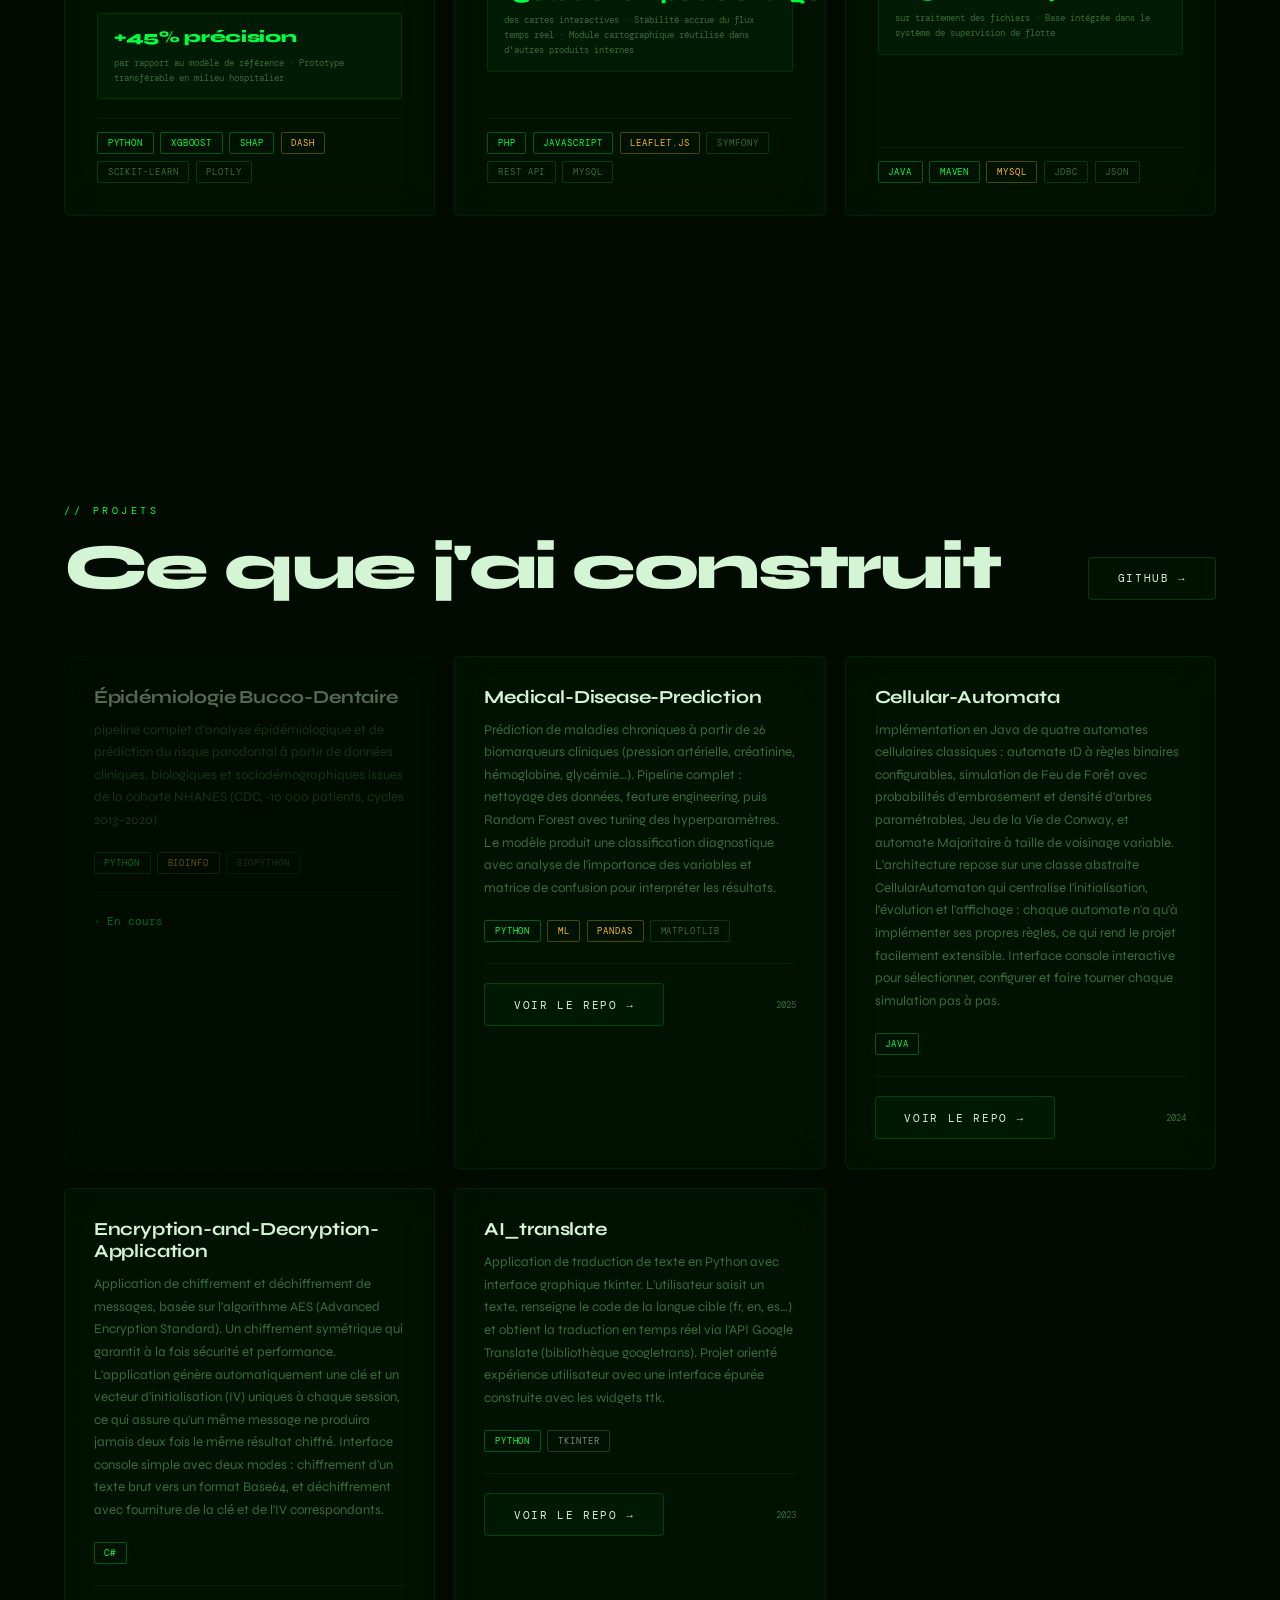
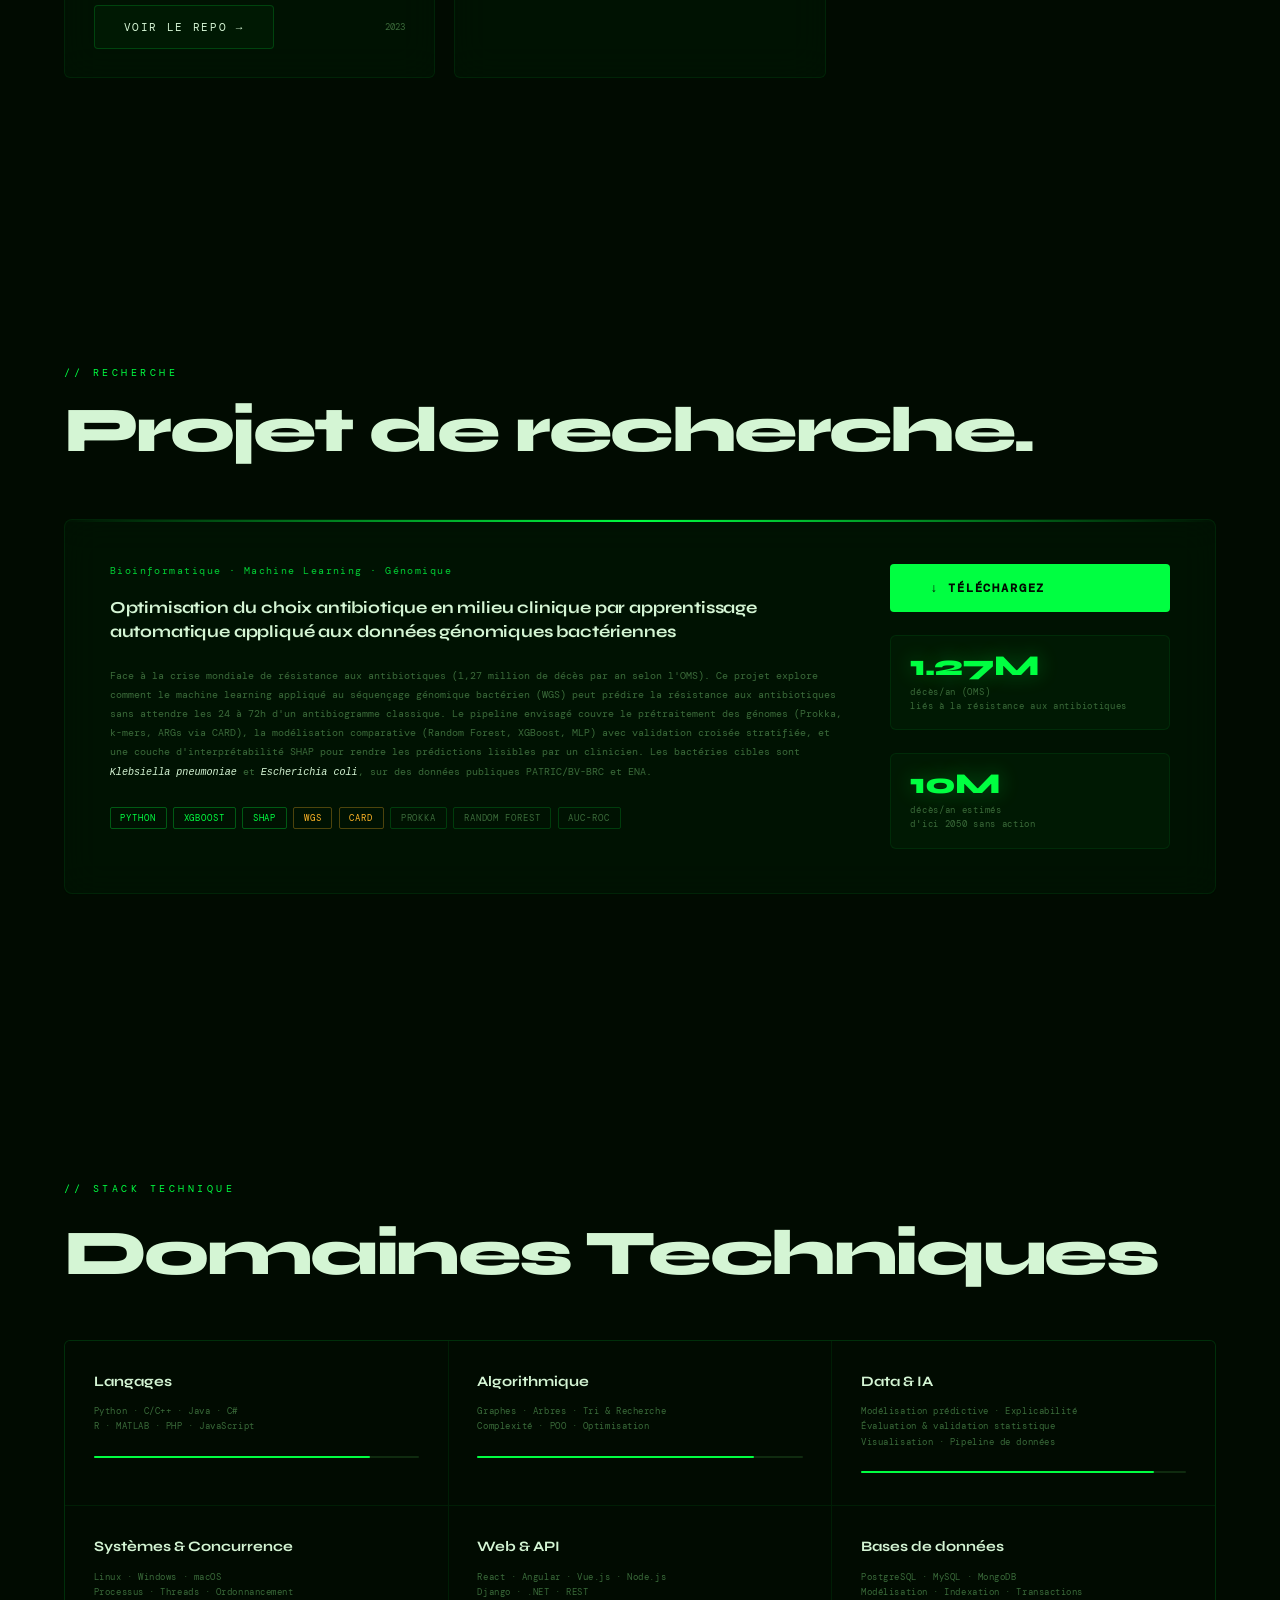
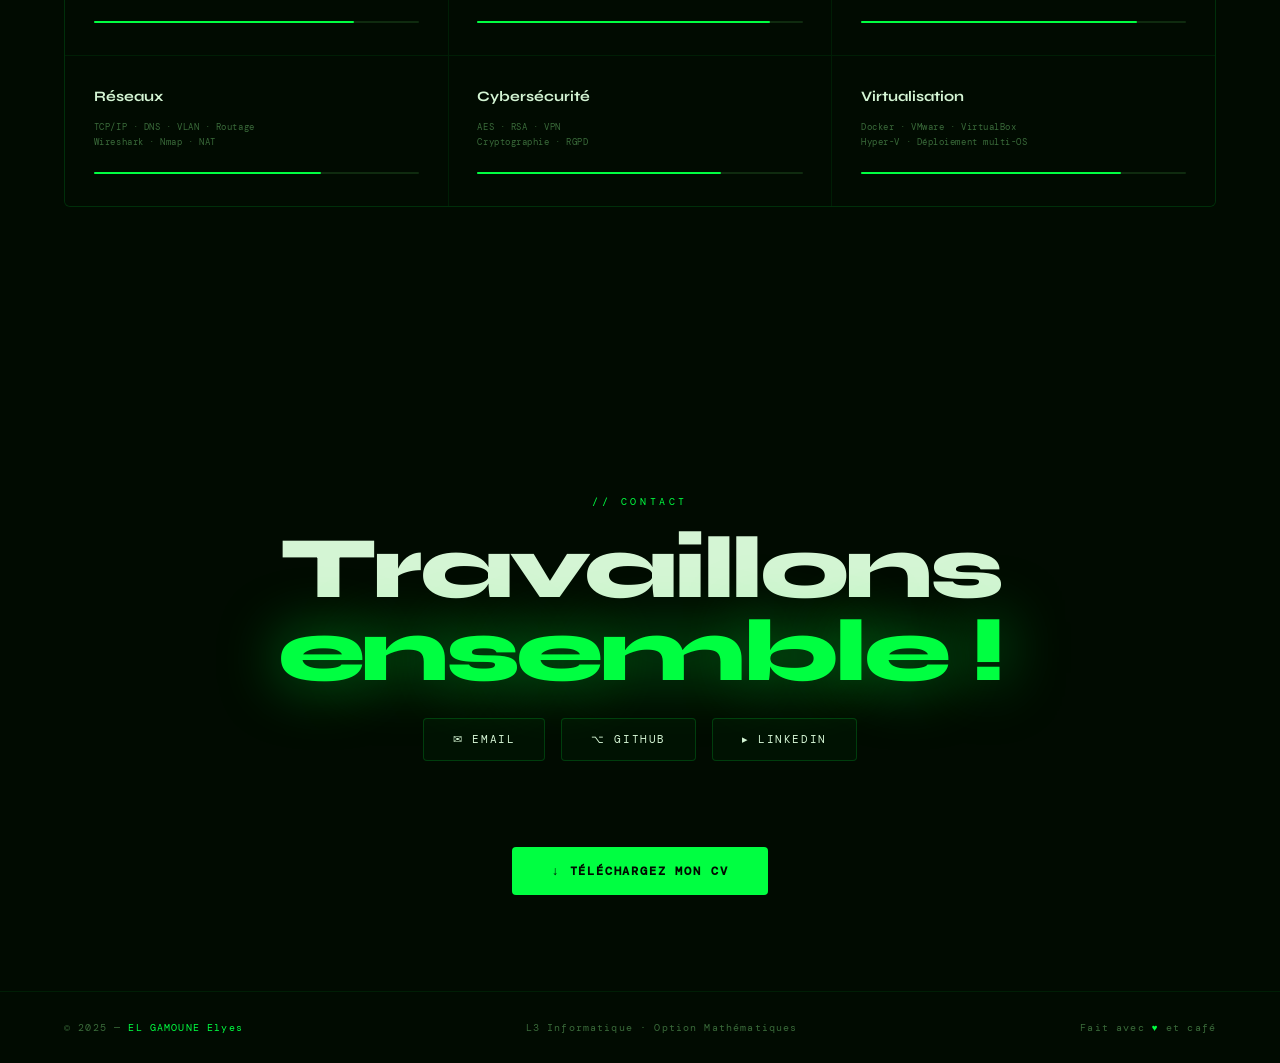
==== commit 81e87194: "ajout projetRecherche" ====
--- a/index.html
+++ b/index.html
@@ -244,11 +244,14 @@
       <div class="rech-left">
         <div class="rech-meta">
           <span class="rech-domain">Bioinformatique · Machine Learning · Génomique</span>
-          <span class="rech-level">Licence 3 — Option Mathématiques</span>
+          
         </div>
         <h3 class="rech-subtitle">Optimisation du choix antibiotique en milieu clinique par apprentissage automatique appliqué aux données génomiques bactériennes</h3>
         <p class="rech-abstract">
-          Face à la crise mondiale de résistance aux antibiotiques — 1,27 million de décès par an selon l'OMS — ce projet explore comment le machine learning appliqué au séquençage génomique bactérien (WGS) peut prédire la résistance aux antibiotiques sans attendre les 24 à 72h d'un antibiogramme classique. Le pipeline envisagé couvre le prétraitement des génomes (Prokka, k-mers, ARGs via CARD), la modélisation comparative (Random Forest, XGBoost, MLP) avec validation croisée stratifiée, et une couche d'interprétabilité SHAP pour rendre les prédictions lisibles par un clinicien. Les bactéries cibles sont <em>Klebsiella pneumoniae</em> et <em>Escherichia coli</em>, sur des données publiques PATRIC/BV-BRC et ENA.
+          Face à la crise mondiale de résistance aux antibiotiques (1,27 million de décès par an selon l'OMS). 
+          Ce projet explore comment le machine learning appliqué au séquençage génomique bactérien (WGS) peut prédire la résistance aux antibiotiques sans attendre les 24 à 72h d'un antibiogramme classique.
+          Le pipeline envisagé couvre le prétraitement des génomes (Prokka, k-mers, ARGs via CARD), la modélisation comparative (Random Forest, XGBoost, MLP) avec validation croisée stratifiée, et une couche d'interprétabilité SHAP pour rendre les prédictions lisibles par un clinicien.
+          Les bactéries cibles sont <em>Klebsiella pneumoniae</em> et <em>Escherichia coli</em>, sur des données publiques PATRIC/BV-BRC et ENA.
         </p>
         <div class="rech-tags">
           <span class="ptag a">Python</span>
@@ -262,22 +265,17 @@
         </div>
       </div>
       <div class="rech-right">
-        <a href="ProjetRecherche_EL_GAMOUNE_Elyes.pdf" download class="rech-dl">
-          <span class="rech-dl-icon">⬇</span>
-          <span class="rech-dl-text">
-            <span class="rech-dl-main">Télécharger le PDF</span>
-            <span class="rech-dl-sub">Projet de recherche complet</span>
-          </span>
-        </a>
-        <div class="rech-stat">
-          <div class="rech-stat-n">1.27M</div>
-          <div class="rech-stat-l">décès/an (OMS)<br/>résistance antibiotiques</div>
-        </div>
-        <div class="rech-stat">
-          <div class="rech-stat-n">+90%</div>
-          <div class="rech-stat-l">précision RF<br/>sur données génomiques</div>
-        </div>
-      </div>
+         <a href="ProjetRecherche.pdf" download class="cv-btn">↓ Téléchargez</a>
+         
+         <div class="rech-stat">
+        <div class="rech-stat-n">1.27M</div>
+        <div class="rech-stat-l">décès/an (OMS)<br/>liés à la résistance aux antibiotiques</div>
+      </div>
+      <div class="rech-stat">
+        <div class="rech-stat-n">10M</div>
+        <div class="rech-stat-l">décès/an estimés<br/>d'ici 2050 sans action</div>
+      </div>
+    
     </div>
   </section>
 
--- a/css/sections.css
+++ b/css/sections.css
@@ -311,7 +311,7 @@
 
 
 /* ══════════════════════════════════════════════════════
-   MEDIA QUERIES — tout regroupé ici, dans l'ordre
+   MEDIA QUERIES
    ══════════════════════════════════════════════════════ */
 
 /* ≤ 1100px */
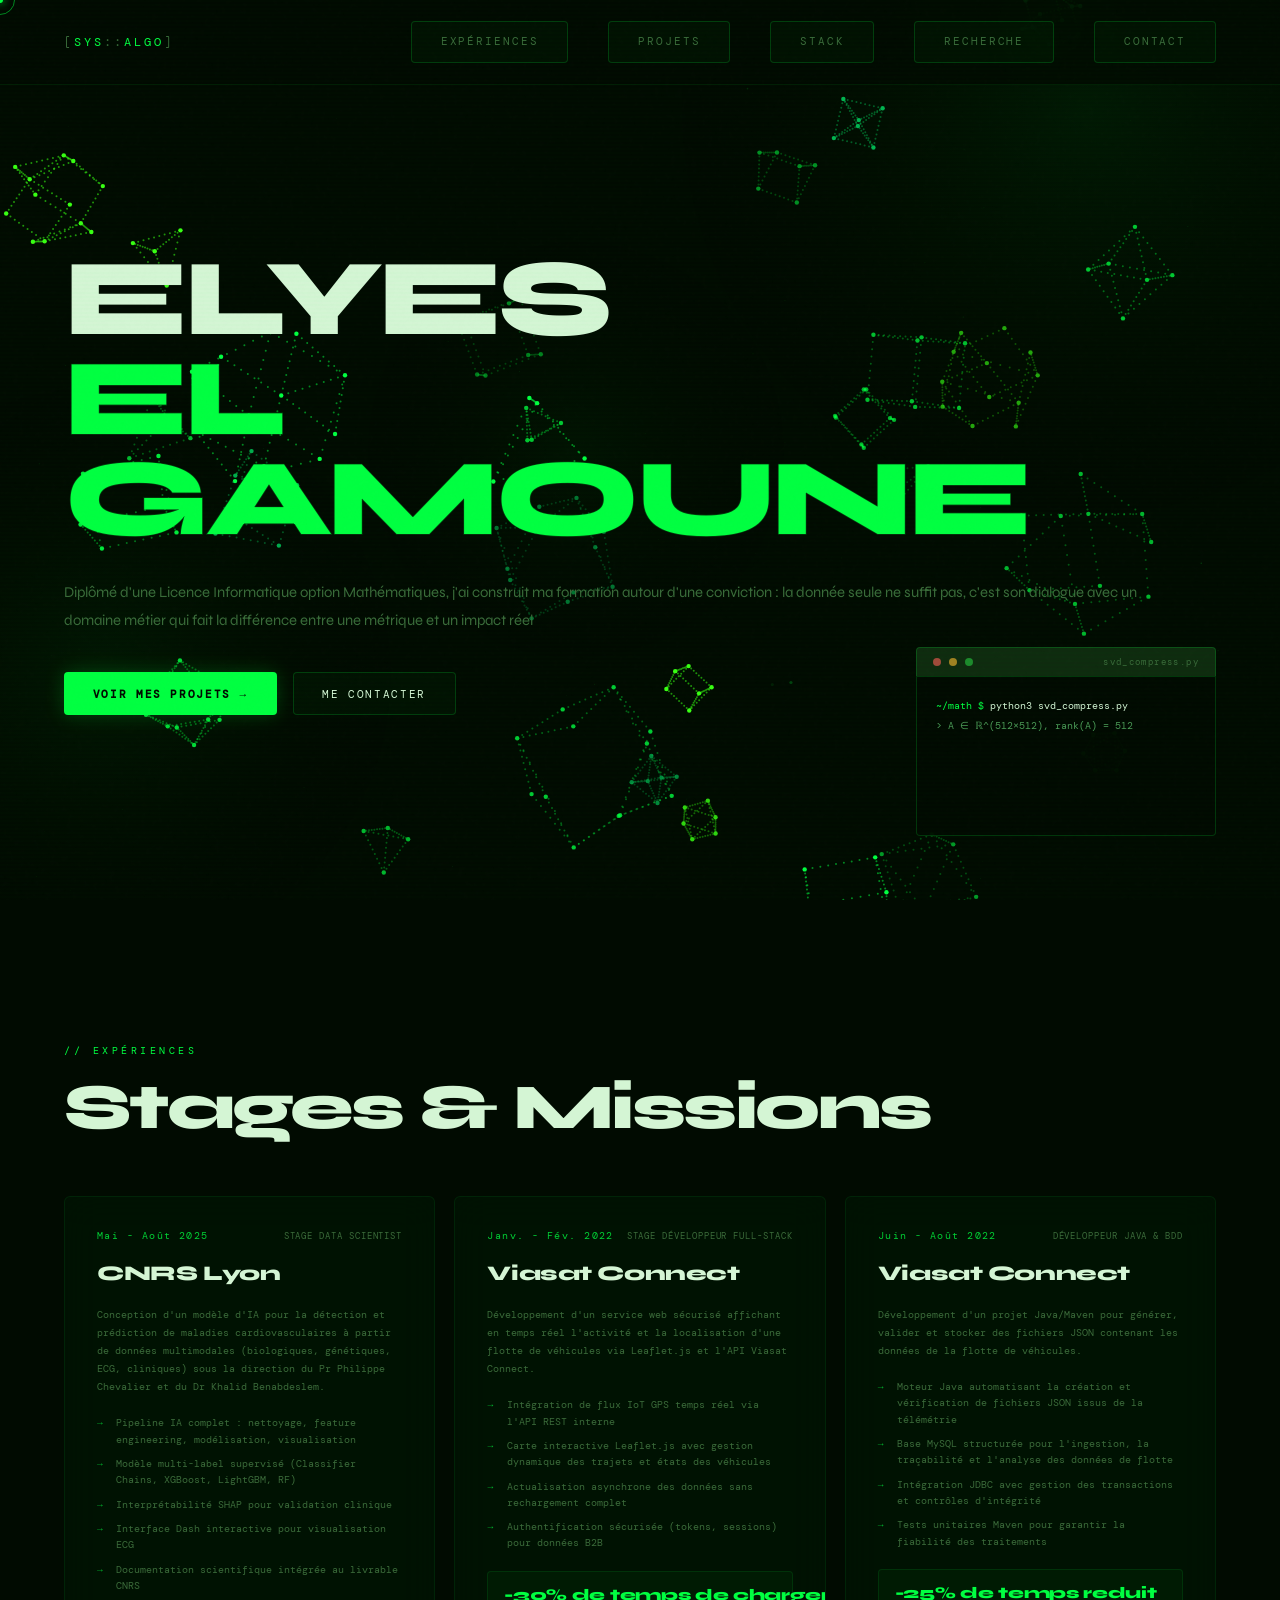
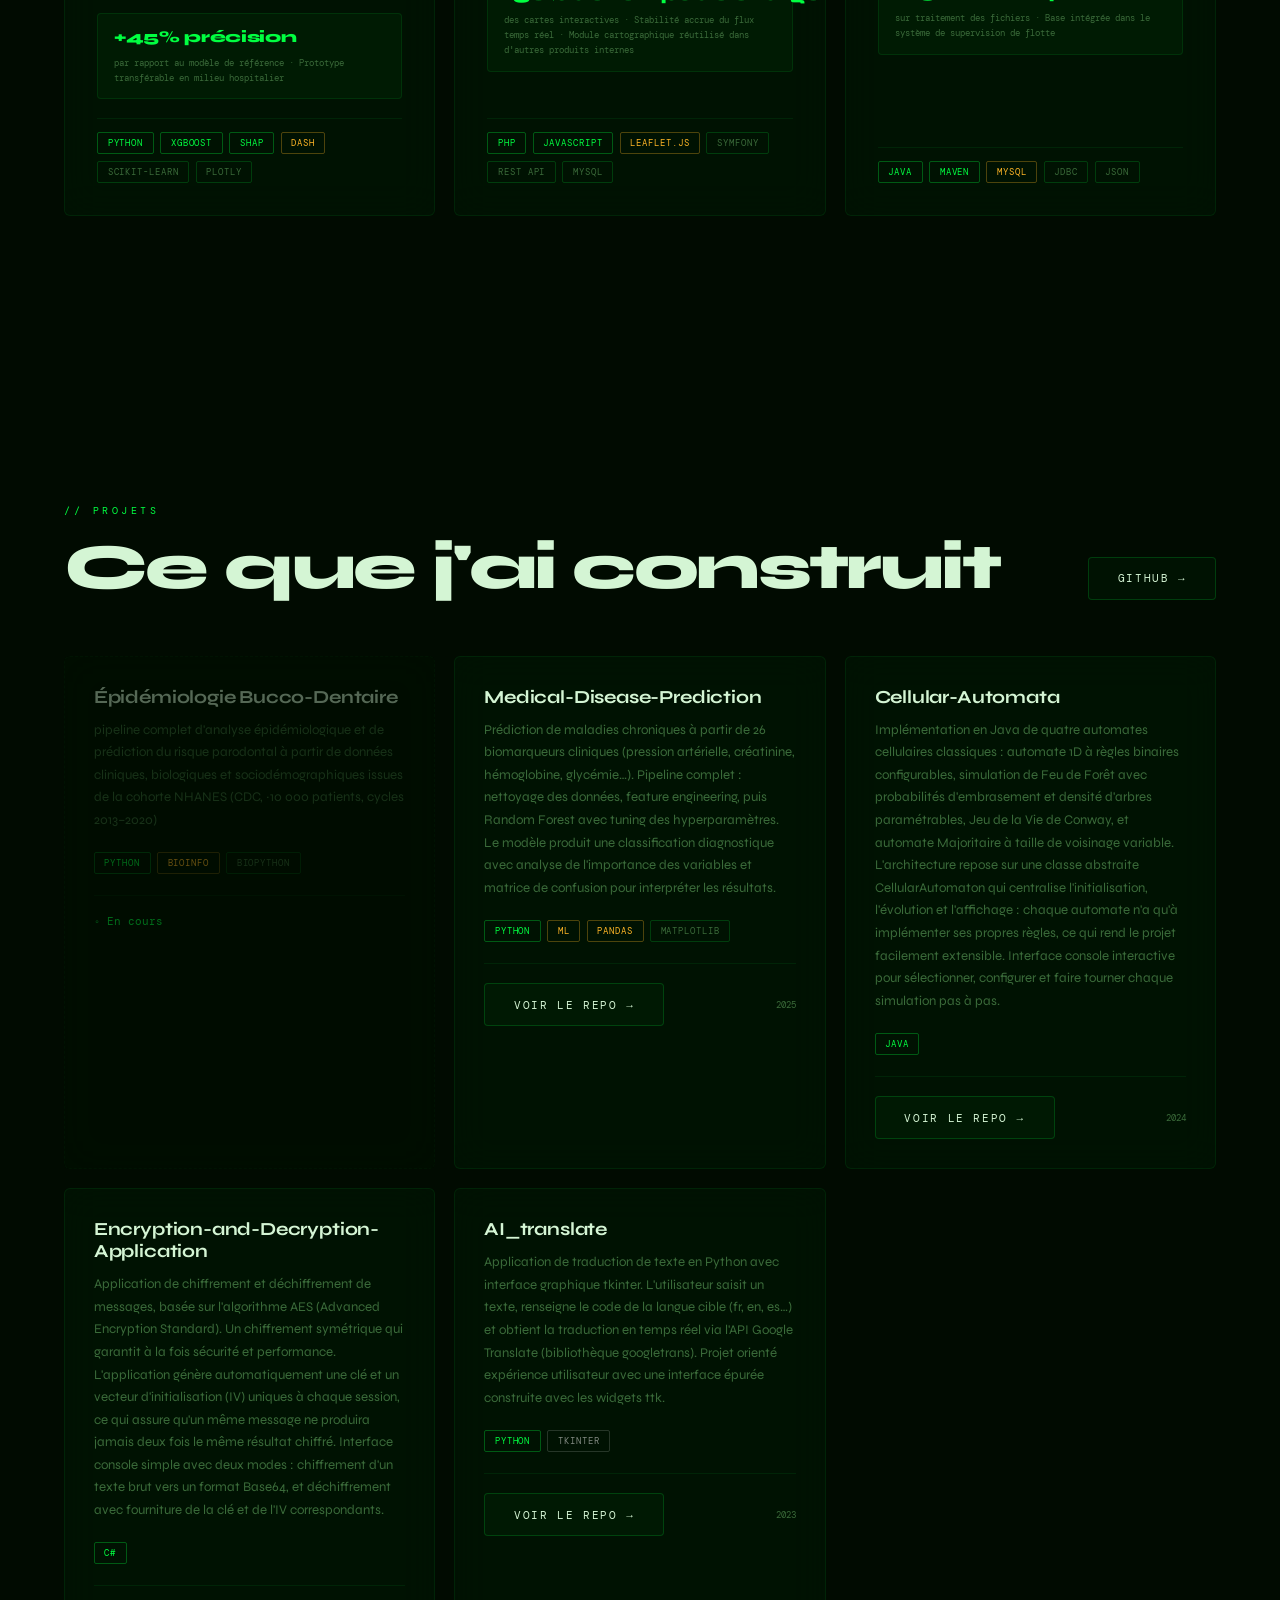
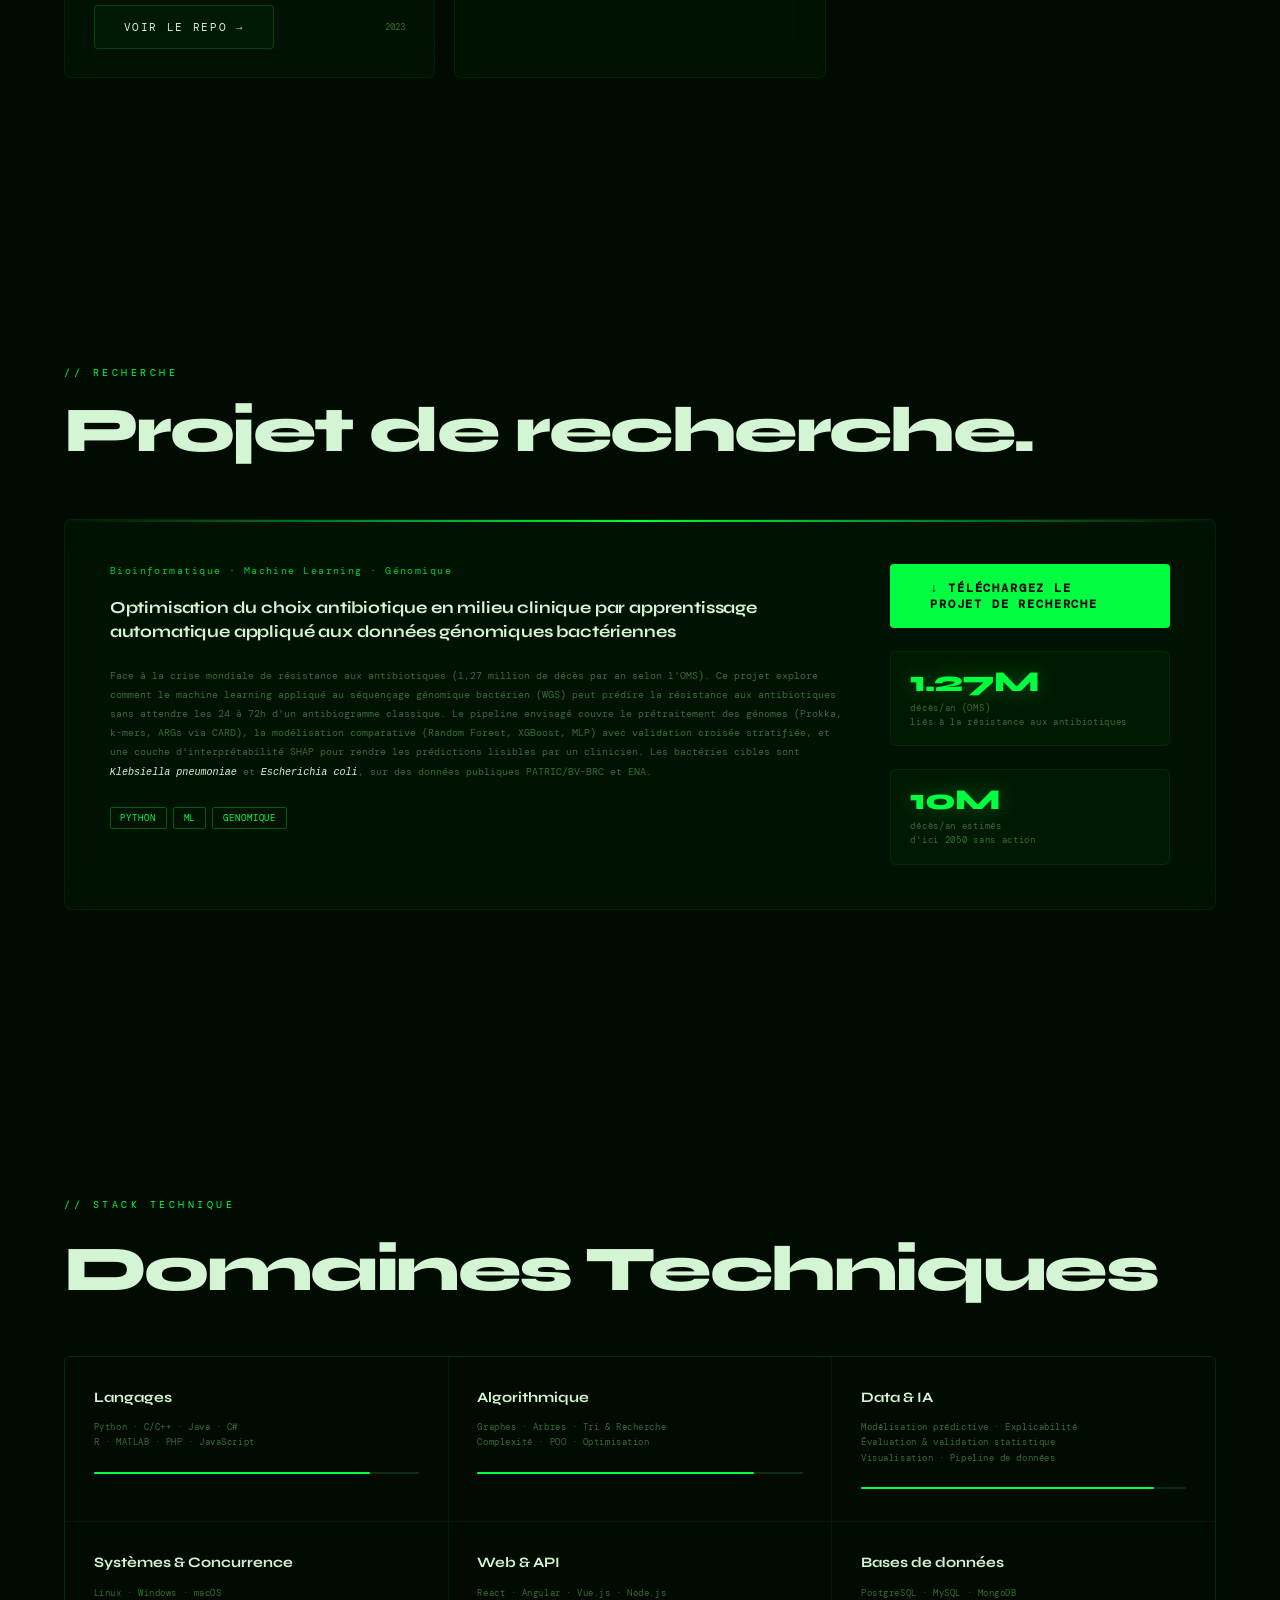
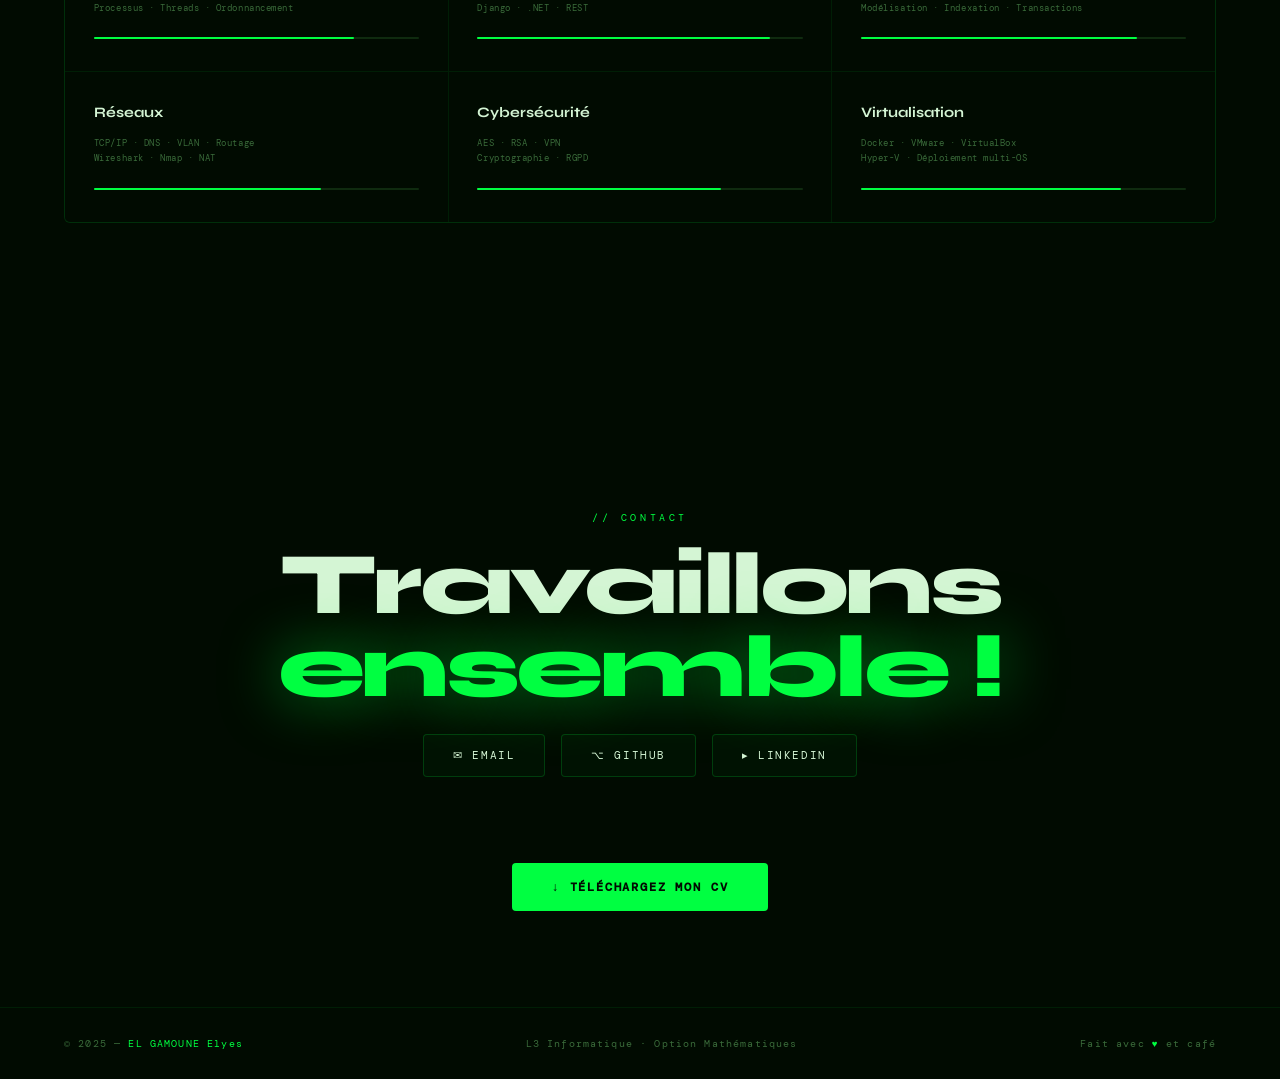
==== commit 950abd02: "modif texte" ====
--- a/index.html
+++ b/index.html
@@ -255,18 +255,13 @@
         </p>
         <div class="rech-tags">
           <span class="ptag a">Python</span>
-          <span class="ptag a">XGBoost</span>
-          <span class="ptag a">SHAP</span>
-          <span class="ptag b">WGS</span>
-          <span class="ptag b">CARD</span>
-          <span class="ptag">Prokka</span>
-          <span class="ptag">Random Forest</span>
-          <span class="ptag">AUC-ROC</span>
+          <span class="ptag a">ML</span>
+          <span class="ptag a">Genomique</span>
         </div>
       </div>
       <div class="rech-right">
-         <a href="ProjetRecherche.pdf" download class="cv-btn">↓ Téléchargez</a>
-         
+         <a href="ProjetRecherche.pdf" download class="cv-btn">↓ Téléchargez Le Projet de Recherche</a>
+
          <div class="rech-stat">
         <div class="rech-stat-n">1.27M</div>
         <div class="rech-stat-l">décès/an (OMS)<br/>liés à la résistance aux antibiotiques</div>
